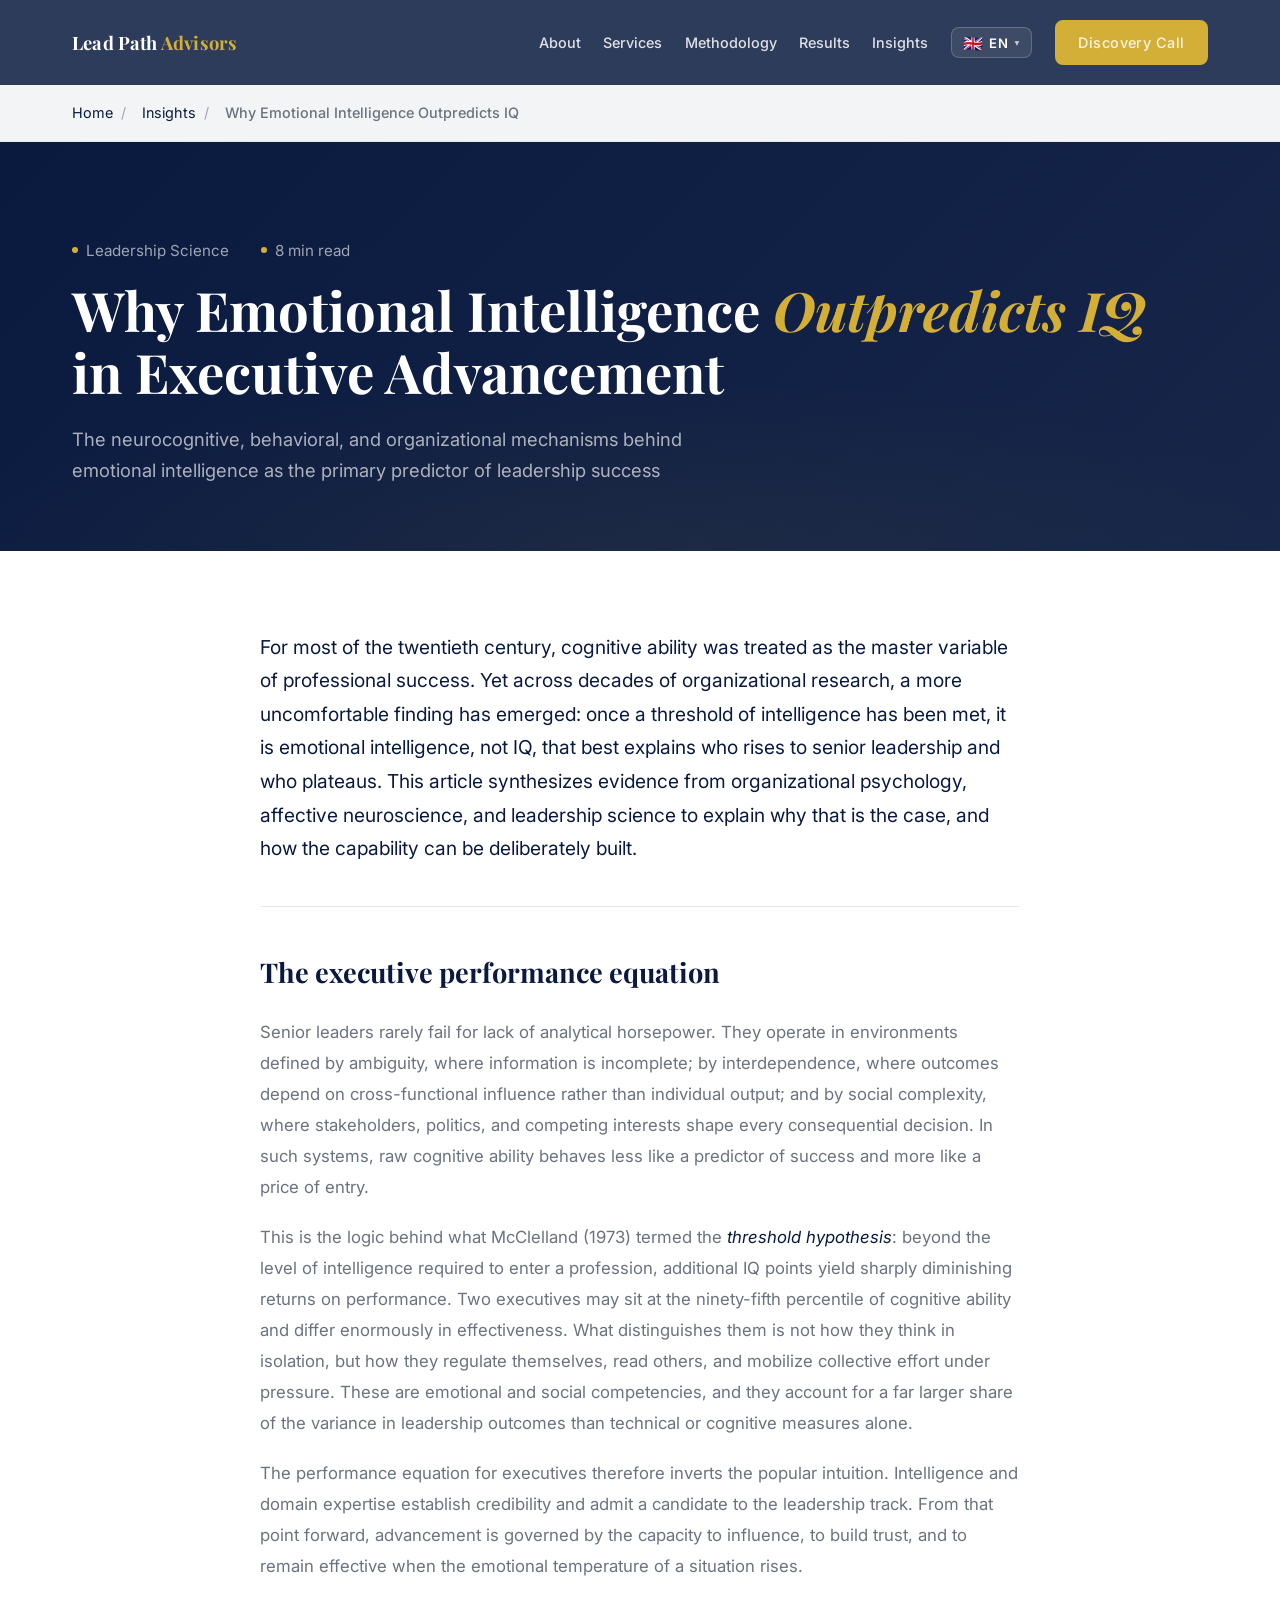
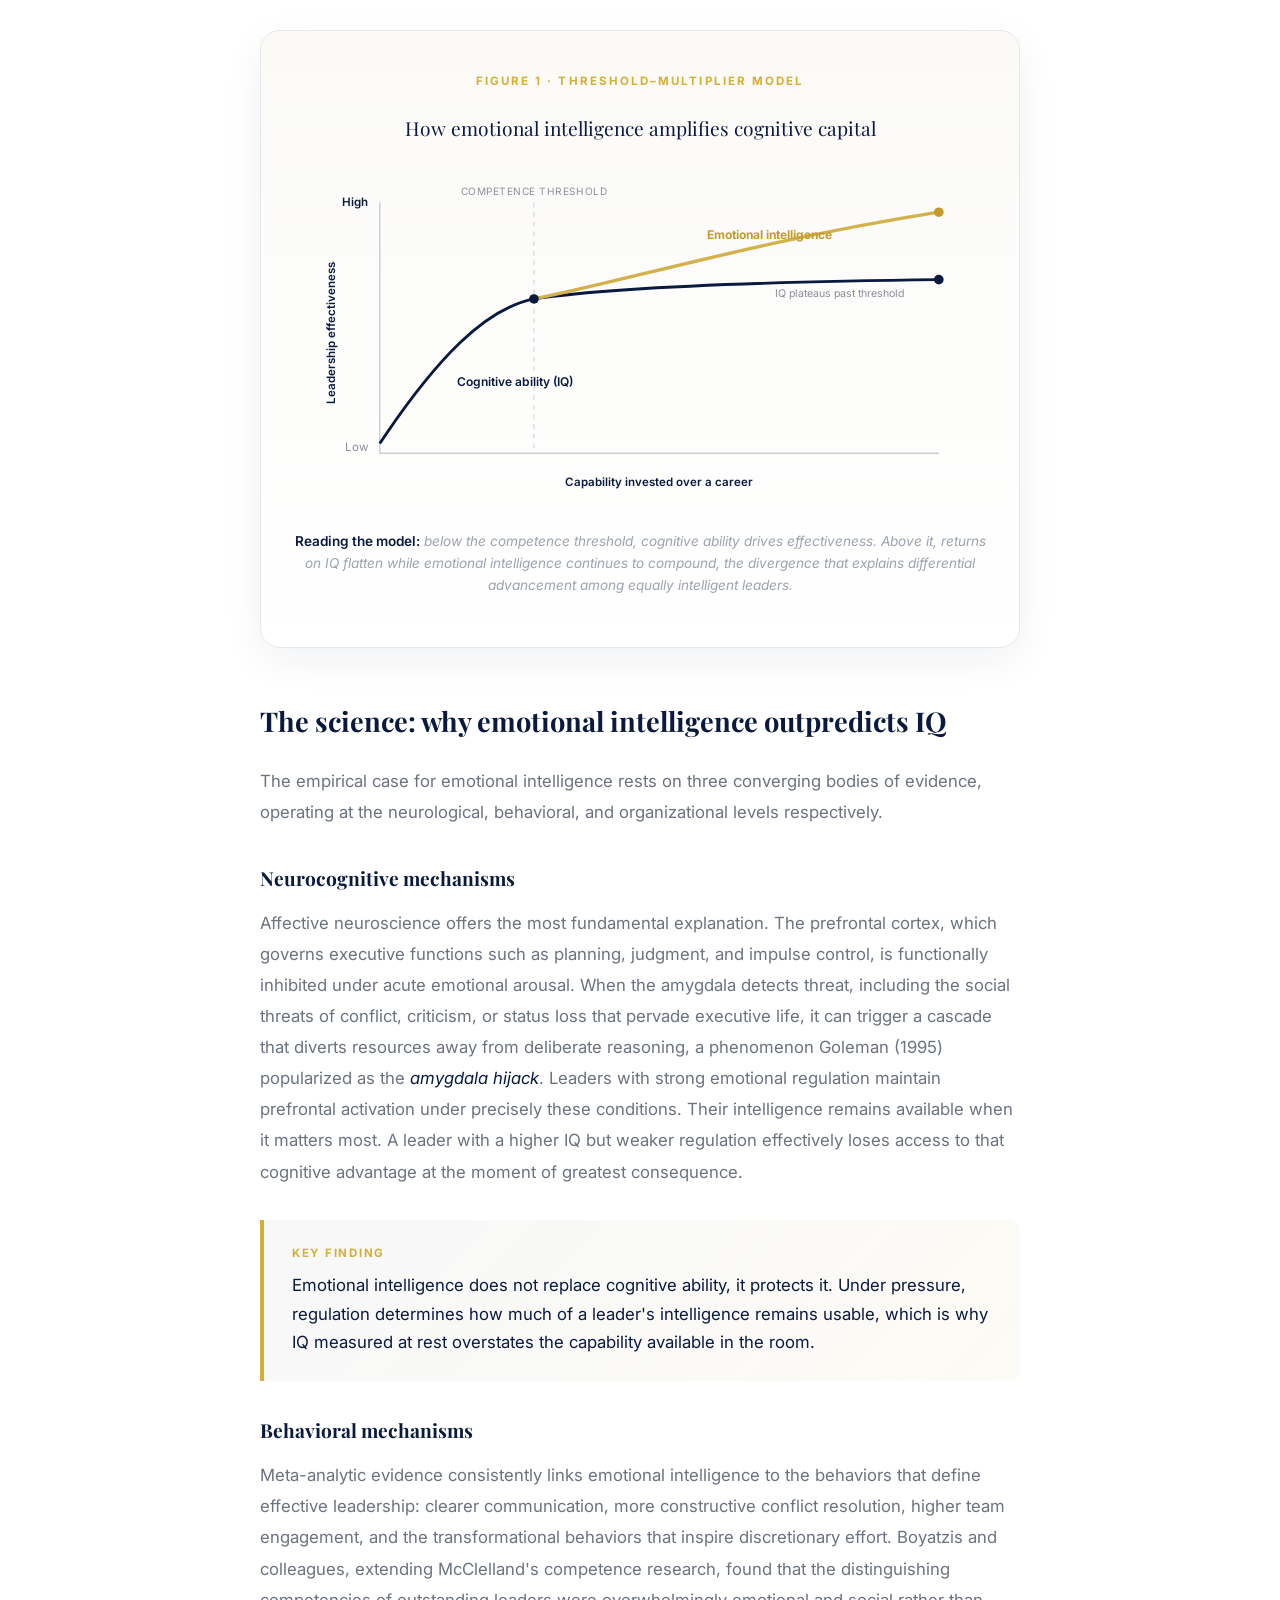
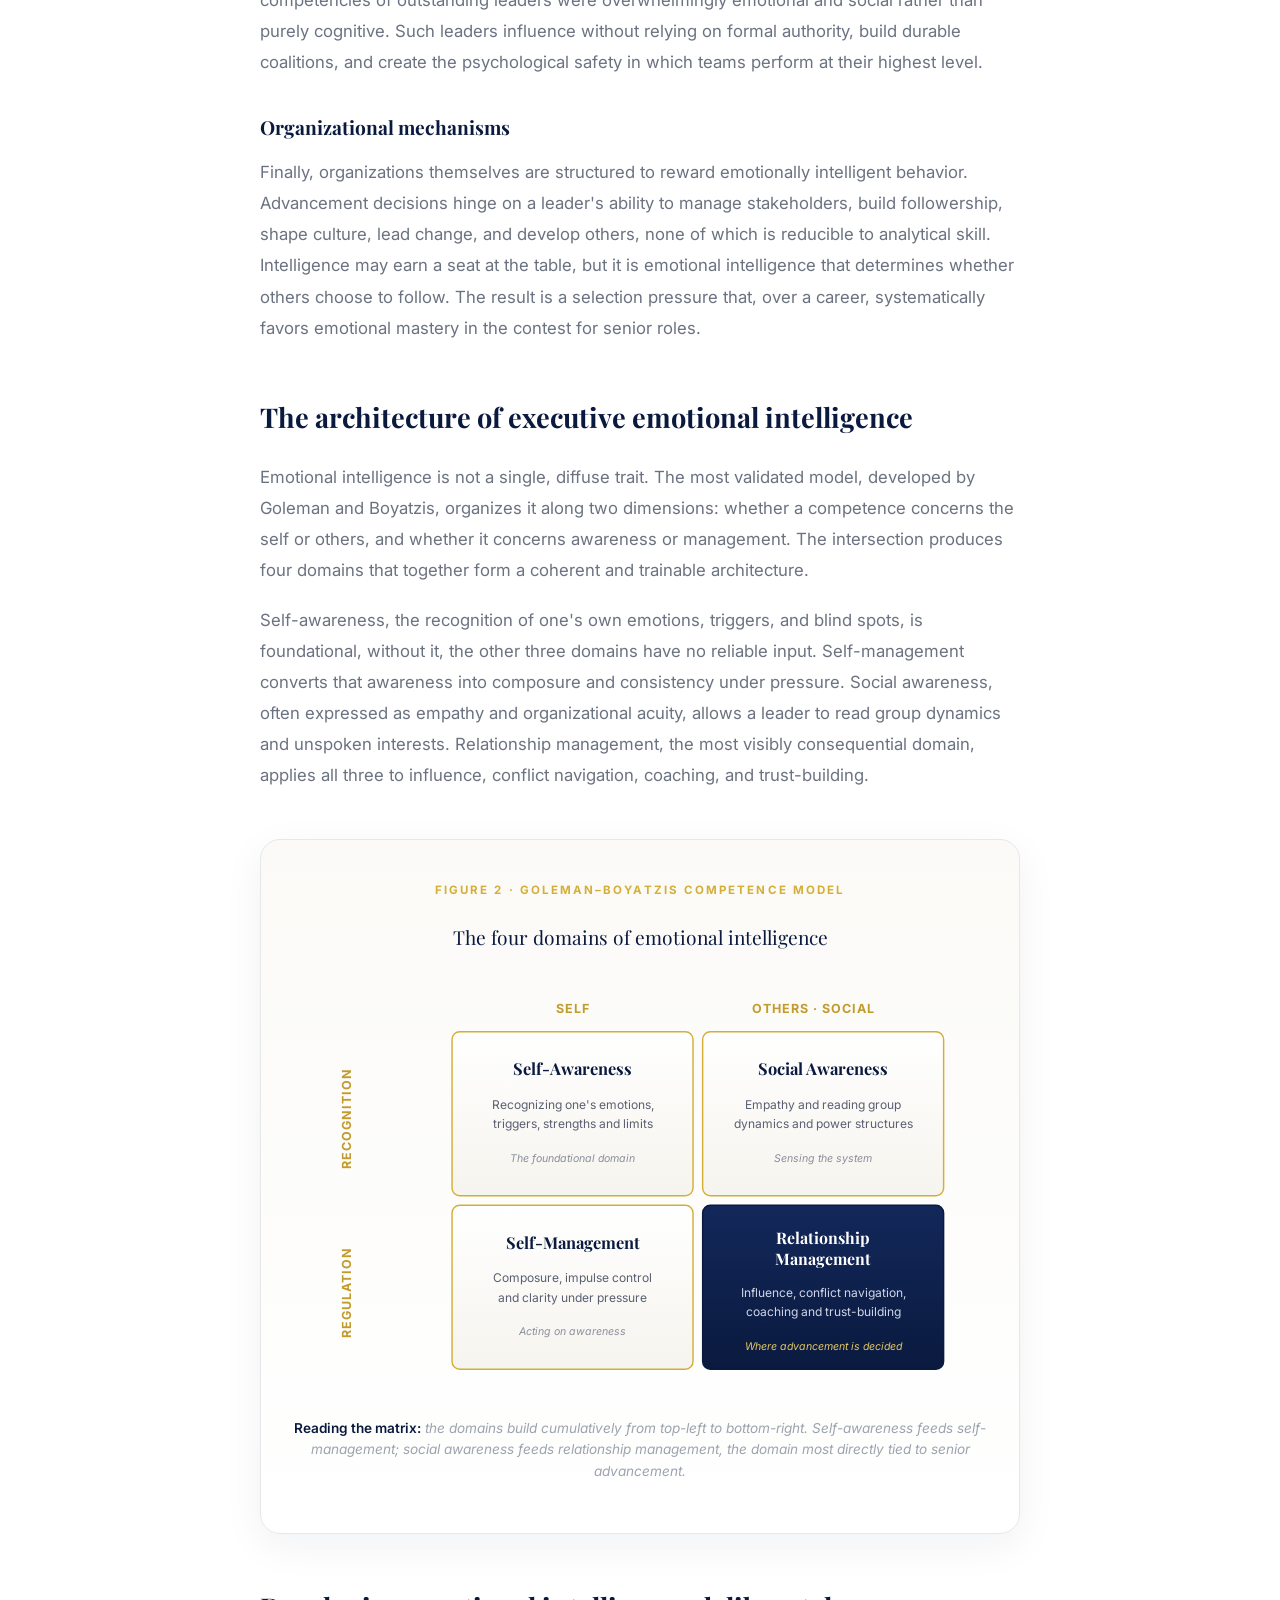
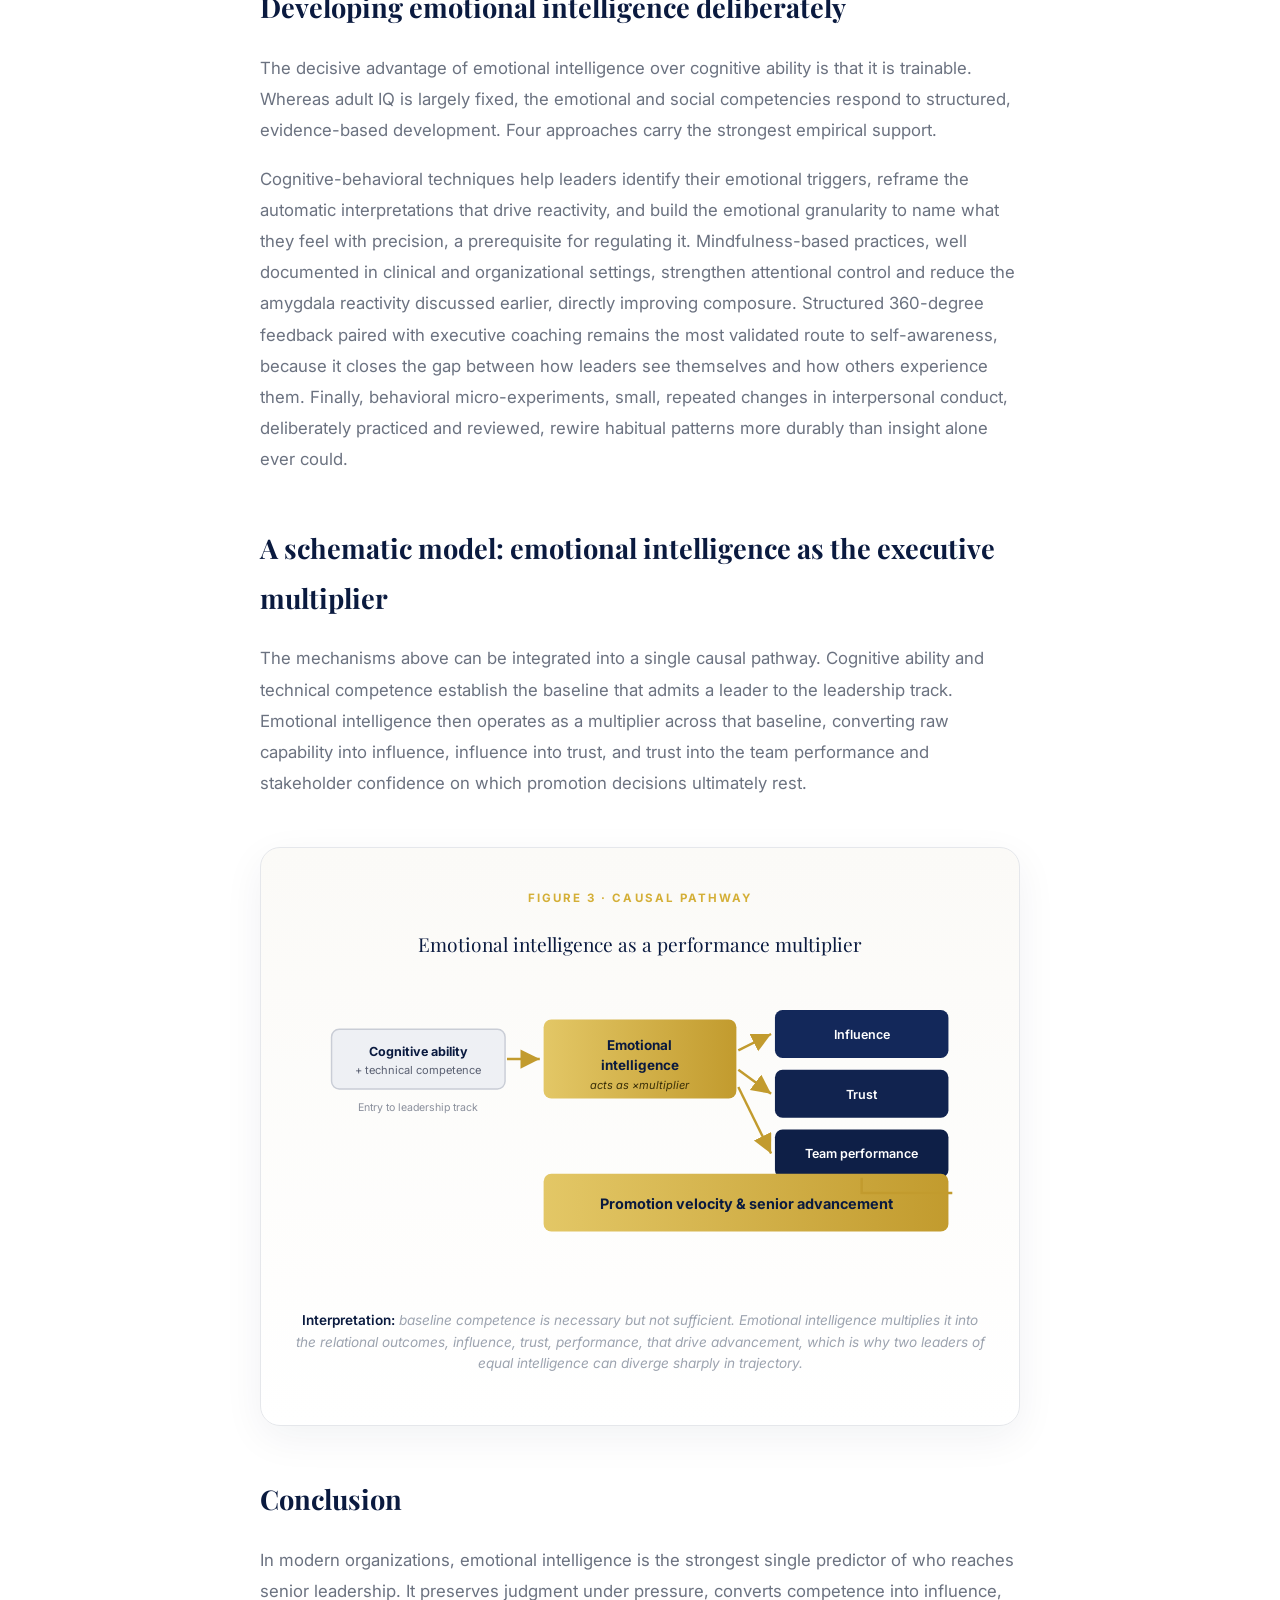
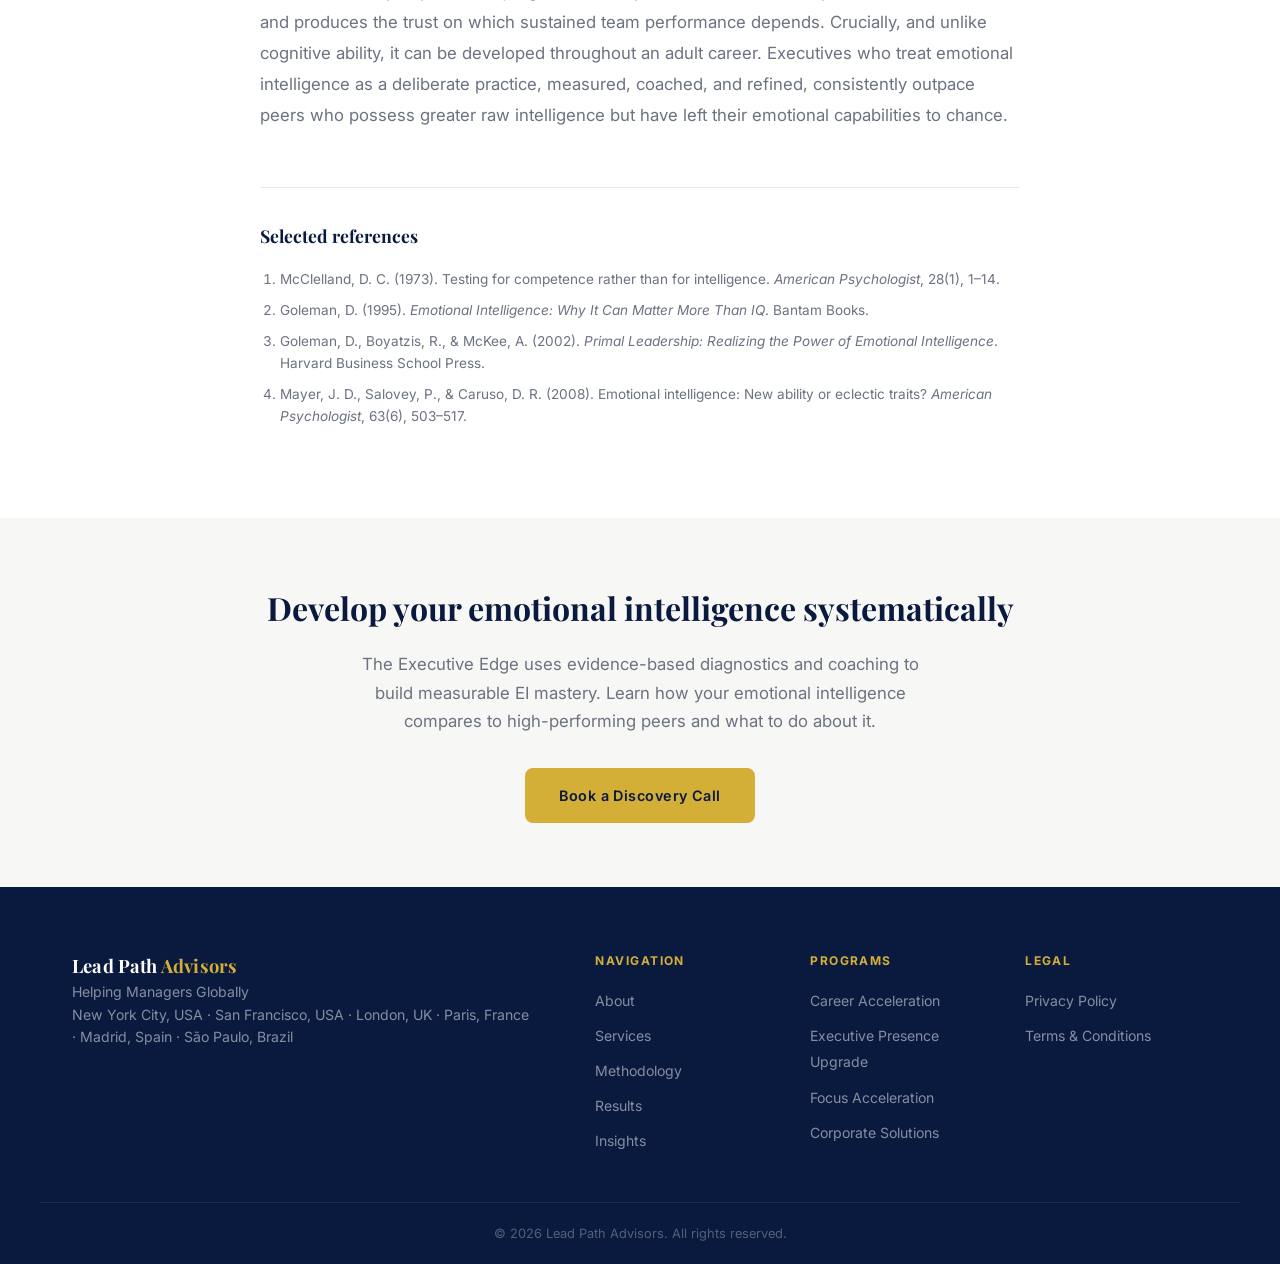
==== article1.html @ 4f64cd5d "Update copyright year from 2025 to 2026 - Change copyright text to © 2026 Lead Path Advisors - Appli" ====
<!DOCTYPE html>
<html lang="en">
<head>
  <meta charset="UTF-8" />
  <meta name="viewport" content="width=device-width, initial-scale=1.0" />
  <title>Why Emotional Intelligence Outpredicts IQ in Executive Leadership | Career Advancement Guide</title>
  <meta name="description" content="Discover why emotional intelligence outpredicts IQ in executive advancement. Explore the neurocognitive mechanisms, behavioral evidence, and organizational factors that drive leadership success and career acceleration." />
  <meta name="robots" content="index, follow" />
  <link rel="canonical" href="https://leadpathadvisors.com/article1.html" />

  <!-- hreflang for multi-language SEO -->
  <link rel="alternate" hreflang="en" href="https://leadpathadvisors.com/article1.html" />
  <link rel="alternate" hreflang="pt" href="https://leadpathadvisors.com/article1.html?lang=pt" />
  <link rel="alternate" hreflang="es" href="https://leadpathadvisors.com/article1.html?lang=es" />
  <link rel="alternate" hreflang="fr" href="https://leadpathadvisors.com/article1.html?lang=fr" />
  <link rel="alternate" hreflang="x-default" href="https://leadpathadvisors.com/article1.html" />

  <!-- Open Graph -->
  <meta property="og:type"        content="article" />
  <meta property="og:url"         content="https://leadpathadvisors.com/article1.html" />
  <meta property="og:title"       content="Why Emotional Intelligence Outpredicts IQ | The Executive Edge" />
  <meta property="og:description" content="Discover why emotional intelligence outpredicts IQ in executive advancement. Learn the science-backed mechanisms and develop your EI deliberately." />
  <meta property="og:image"       content="https://leadpathadvisors.com/og-image.jpg" />
  <meta property="og:locale"      content="en_GB" />

  <!-- Twitter Card -->
  <meta name="twitter:card"        content="summary_large_image" />
  <meta name="twitter:title"       content="Why Emotional Intelligence Outpredicts IQ | The Executive Edge" />
  <meta name="twitter:description" content="The neurocognitive science of emotional intelligence and its role in executive advancement and leadership success." />
  <meta name="twitter:image"       content="https://leadpathadvisors.com/og-image.jpg" />
  <link rel="preconnect" href="https://fonts.googleapis.com" />
  <link rel="preconnect" href="https://fonts.gstatic.com" crossorigin />
  <link href="https://fonts.googleapis.com/css2?family=Playfair+Display:wght@400;600;700&family=Inter:wght@300;400;500;600&display=swap" rel="stylesheet" />
  <link rel="stylesheet" href="styles.css" />
  <style>
    .article-hero { background: linear-gradient(135deg, var(--navy) 0%, rgba(10,26,63,.95) 100%); padding: 6rem 0 4rem; position: relative; overflow: hidden; }
    .article-hero::before { content: ''; position: absolute; inset: 0; background: radial-gradient(ellipse 80% 60% at 50% 100%, rgba(212,175,55,.06) 0%, transparent 70%); pointer-events: none; }
    .article-hero-content { position: relative; z-index: 1; }
    .article-hero h1 { font-family: var(--font-serif); font-size: clamp(2rem, 5vw, 3.4rem); color: var(--white); line-height: 1.15; margin-bottom: 1.25rem; }
    .article-hero h1 em { color: var(--gold); font-style: italic; }
    .article-meta { display: flex; gap: 2rem; flex-wrap: wrap; color: rgba(255,255,255,.6); font-size: .95rem; margin-bottom: 1rem; }
    .article-meta-item { display: flex; align-items: center; gap: .5rem; }
    .article-meta-dot { width: 6px; height: 6px; border-radius: 50%; background: var(--gold); }
    .article-subtitle { font-size: 1.15rem; color: rgba(255,255,255,.65); max-width: 680px; line-height: 1.7; }

    .article-content { background: var(--white); padding: 5rem 0; }
    .article-body { max-width: 760px; margin: 0 auto; font-size: 1.05rem; line-height: 1.85; color: var(--gray4); }
    .article-lead { font-size: 1.2rem; line-height: 1.75; color: var(--navy); font-weight: 400; margin-bottom: 2.5rem; padding-bottom: 2.5rem; border-bottom: 1px solid var(--gray2); }
    .article-section { margin-bottom: 3rem; }
    .article-section h2 { font-family: var(--font-serif); font-size: 1.7rem; color: var(--navy); margin-bottom: 1.25rem; }
    .article-section h2 .sec-num { color: var(--gold); font-size: 1.1rem; display: block; letter-spacing: .15em; margin-bottom: .35rem; font-family: var(--font-sans, 'Inter'); font-weight: 600; }
    .article-section h3 { font-family: var(--font-serif); font-size: 1.2rem; color: var(--navy); margin: 2rem 0 .75rem; }
    .article-section p { margin-bottom: 1.15rem; }
    .article-section strong { color: var(--navy); font-weight: 600; }
    .article-section em.term { font-style: italic; color: var(--navy); }

    .key-finding { background: linear-gradient(135deg, rgba(10,26,63,.03), rgba(212,175,55,.05)); border-left: 4px solid var(--gold); border-radius: 0 var(--r-md) var(--r-md) 0; padding: 1.5rem 1.75rem; margin: 2rem 0; }
    .key-finding .kf-label { font-size: .72rem; letter-spacing: .15em; text-transform: uppercase; color: var(--gold); font-weight: 700; margin-bottom: .5rem; }
    .key-finding p { margin: 0; color: var(--navy); font-size: 1.05rem; line-height: 1.7; }

    .figure { margin: 3rem 0; }
    .figure-frame { background: linear-gradient(180deg, #fbfaf7 0%, #ffffff 100%); border: 1px solid var(--gray2); border-radius: var(--r-lg); padding: 2.5rem 2rem 2rem; box-shadow: 0 12px 40px rgba(10,26,63,.06); }
    .figure-eyebrow { font-size: .72rem; letter-spacing: .18em; text-transform: uppercase; color: var(--gold); font-weight: 700; text-align: center; margin-bottom: .35rem; }
    .figure-title { font-family: var(--font-serif); font-size: 1.2rem; color: var(--navy); text-align: center; margin-bottom: 1.75rem; }
    .figure svg { width: 100%; height: auto; display: block; }
    .figure-caption { font-size: .85rem; color: var(--gray3, #8a8f9c); line-height: 1.6; margin-top: 1.25rem; text-align: center; font-style: italic; }
    .figure-caption strong { color: var(--navy); font-style: normal; }

    .references { margin-top: 3.5rem; padding-top: 2rem; border-top: 1px solid var(--gray2); }
    .references h3 { font-family: var(--font-serif); font-size: 1.1rem; color: var(--navy); margin-bottom: 1rem; }
    .references ol { margin: 0; padding-left: 1.25rem; }
    .references li { font-size: .85rem; color: var(--gray4); line-height: 1.6; margin-bottom: .6rem; }

    .article-cta { background: var(--off); padding: 4rem 0; text-align: center; }
    .article-cta h2 { font-family: var(--font-serif); font-size: 2rem; color: var(--navy); margin-bottom: 1rem; }
    .article-cta p { font-size: 1.05rem; color: var(--gray4); max-width: 560px; margin: 0 auto 2rem; line-height: 1.7; }

    @media (max-width: 768px) {
      .article-hero { padding: 4rem 0 3rem; }
      .article-content { padding: 3rem 0; }
      .figure-frame { padding: 1.5rem 1rem 1.25rem; }
    }
  </style>

  <!-- Schema: Article -->
  <script type="application/ld+json">
  {
    "@context": "https://schema.org",
    "@type": "Article",
    "headline": "Why Emotional Intelligence Outpredicts IQ in Executive Advancement",
    "description": "Discover why emotional intelligence outpredicts IQ in executive advancement. Explore the neurocognitive mechanisms, behavioral evidence, and organizational factors.",
    "image": "https://leadpathadvisors.com/og-image.jpg",
    "author": {
      "@type": "Organization",
      "name": "The Executive Edge"
    },
    "publisher": {
      "@type": "Organization",
      "name": "The Executive Edge",
      "logo": {
        "@type": "ImageObject",
        "url": "https://leadpathadvisors.com/logo.png"
      }
    },
    "datePublished": "2024-01-15",
    "dateModified": "2026-06-13"
  }
  </script>

  <!-- Schema: BreadcrumbList -->
  <script type="application/ld+json">
  {
    "@context": "https://schema.org",
    "@type": "BreadcrumbList",
    "itemListElement": [
      {
        "@type": "ListItem",
        "position": 1,
        "name": "Home",
        "item": "https://leadpathadvisors.com/"
      },
      {
        "@type": "ListItem",
        "position": 2,
        "name": "Insights",
        "item": "https://leadpathadvisors.com/insights.html"
      },
      {
        "@type": "ListItem",
        "position": 3,
        "name": "Why Emotional Intelligence Outpredicts IQ",
        "item": "https://leadpathadvisors.com/article1.html"
      }
    ]
  }
  </script>

  <!-- Google tag (gtag.js) -->
  <script async src="https://www.googletagmanager.com/gtag/js?id=G-L2P59XQEXJ"></script>
  <script>
    window.dataLayer = window.dataLayer || [];
    function gtag(){dataLayer.push(arguments);}
    gtag('js', new Date());

    gtag('config', 'G-L2P59XQEXJ');
  </script>
</head>
<body>

  <!-- NAV -->
  <nav id="navbar">
    <div class="nav-inner">
      <a href="index.html" class="logo">Lead Path<span> Advisors</span></a>
      <ul class="nav-links">
        <li><a href="index.html#about"        data-i18n="nav_about">About</a></li>
        <li><a href="index.html#services"     data-i18n="nav_services">Services</a></li>
        <li><a href="index.html#science"      data-i18n="nav_methodology">Methodology</a></li>
        <li><a href="index.html#testimonials" data-i18n="nav_results">Results</a></li>
        <li><a href="insights.html" data-i18n="nav_insights">Insights</a></li>
        <li>
          <div class="lang-switcher" id="langSwitcher">
            <button class="lang-btn" id="langToggle" aria-haspopup="true" aria-expanded="false">
              <span class="lang-flag" id="langFlag">🇬🇧</span>
              <span class="lang-code" id="langCode">EN</span>
              <span class="lang-caret">▾</span>
            </button>
            <ul class="lang-dropdown" id="langDropdown" role="menu">
              <li><button data-lang="en" role="menuitem"><span>🇬🇧</span> English</button></li>
              <li><button data-lang="pt" role="menuitem"><span>🇵🇹</span> Português</button></li>
              <li><button data-lang="es" role="menuitem"><span>🇪🇸</span> Español</button></li>
              <li><button data-lang="fr" role="menuitem"><span>🇫🇷</span> Français</button></li>
            </ul>
          </div>
        </li>
        <li><a href="index.html#contact" class="btn-nav" data-i18n="nav_cta">Discovery Call</a></li>
      </ul>
      <button class="hamburger" id="hamburger" aria-label="Menu">
        <span></span><span></span><span></span>
      </button>
    </div>
  </nav>

  <!-- BREADCRUMB NAVIGATION -->
  <nav class="breadcrumb-nav" aria-label="Breadcrumb">
    <div class="container">
      <ol class="breadcrumb-list">
        <li><a href="index.html">Home</a></li>
        <li><a href="insights.html">Insights</a></li>
        <li aria-current="page">Why Emotional Intelligence Outpredicts IQ</li>
      </ol>
    </div>
  </nav>

  <!-- HERO -->
  <section class="article-hero">
    <div class="container">
      <div class="article-hero-content">
        <div class="article-meta">
          <div class="article-meta-item"><span class="article-meta-dot"></span>Leadership Science</div>
          <div class="article-meta-item"><span class="article-meta-dot"></span>8 min read</div>
        </div>
        <h1>Why Emotional Intelligence <em>Outpredicts IQ</em> in Executive Advancement</h1>
        <p class="article-subtitle">The neurocognitive, behavioral, and organizational mechanisms behind emotional intelligence as the primary predictor of leadership success</p>
      </div>
    </div>
  </section>

  <!-- CONTENT -->
  <section class="article-content">
    <div class="container">
      <article class="article-body">

        <p class="article-lead">For most of the twentieth century, cognitive ability was treated as the master variable of professional success. Yet across decades of organizational research, a more uncomfortable finding has emerged: once a threshold of intelligence has been met, it is emotional intelligence, not IQ, that best explains who rises to senior leadership and who plateaus. This article synthesizes evidence from organizational psychology, affective neuroscience, and leadership science to explain why that is the case, and how the capability can be deliberately built.</p>

        <div class="article-section">
          <h2>The executive performance equation</h2>
          <p>Senior leaders rarely fail for lack of analytical horsepower. They operate in environments defined by ambiguity, where information is incomplete; by interdependence, where outcomes depend on cross-functional influence rather than individual output; and by social complexity, where stakeholders, politics, and competing interests shape every consequential decision. In such systems, raw cognitive ability behaves less like a predictor of success and more like a price of entry.</p>
          <p>This is the logic behind what McClelland (1973) termed the <em class="term">threshold hypothesis</em>: beyond the level of intelligence required to enter a profession, additional IQ points yield sharply diminishing returns on performance. Two executives may sit at the ninety-fifth percentile of cognitive ability and differ enormously in effectiveness. What distinguishes them is not how they think in isolation, but how they regulate themselves, read others, and mobilize collective effort under pressure. These are emotional and social competencies, and they account for a far larger share of the variance in leadership outcomes than technical or cognitive measures alone.</p>
          <p>The performance equation for executives therefore inverts the popular intuition. Intelligence and domain expertise establish credibility and admit a candidate to the leadership track. From that point forward, advancement is governed by the capacity to influence, to build trust, and to remain effective when the emotional temperature of a situation rises.</p>

          <div class="figure">
            <div class="figure-frame">
              <p class="figure-eyebrow">Figure 1 · Threshold–Multiplier Model</p>
              <p class="figure-title">How emotional intelligence amplifies cognitive capital</p>
              <svg viewBox="0 0 720 360" xmlns="http://www.w3.org/2000/svg" role="img" aria-label="Threshold and multiplier model of executive performance">
                <defs>
                  <linearGradient id="a1f1Gold" x1="0" y1="0" x2="1" y2="1">
                    <stop offset="0%" stop-color="#E3C766"/><stop offset="100%" stop-color="#C29B2E"/>
                  </linearGradient>
                  <linearGradient id="a1f1Navy" x1="0" y1="0" x2="0" y2="1">
                    <stop offset="0%" stop-color="#13285A"/><stop offset="100%" stop-color="#0A1A3F"/>
                  </linearGradient>
                </defs>
                <!-- axes -->
                <line x1="90" y1="40" x2="90" y2="300" stroke="#C9CDD6" stroke-width="1.5"/>
                <line x1="90" y1="300" x2="670" y2="300" stroke="#C9CDD6" stroke-width="1.5"/>
                <text x="78" y="44" text-anchor="end" fill="#0A1A3F" font-size="12" font-weight="600">High</text>
                <text x="78" y="298" text-anchor="end" fill="#8a8f9c" font-size="12">Low</text>
                <text x="44" y="175" text-anchor="middle" fill="#0A1A3F" font-size="12" font-weight="600" transform="rotate(-90 44 175)">Leadership effectiveness</text>
                <text x="380" y="334" text-anchor="middle" fill="#0A1A3F" font-size="12" font-weight="600">Capability invested over a career</text>
                <!-- threshold zone -->
                <line x1="250" y1="40" x2="250" y2="300" stroke="#C9CDD6" stroke-width="1" stroke-dasharray="5 5"/>
                <text x="250" y="32" text-anchor="middle" fill="#8a8f9c" font-size="10.5" letter-spacing=".05em">COMPETENCE THRESHOLD</text>
                <!-- IQ curve: rises then flattens -->
                <path d="M90 290 C 150 200, 200 150, 250 140 C 330 128, 500 122, 670 120" fill="none" stroke="#0A1A3F" stroke-width="3"/>
                <!-- EI curve: keeps climbing after threshold -->
                <path d="M250 140 C 350 120, 480 80, 670 50" fill="none" stroke="url(#a1f1Gold)" stroke-width="3.5"/>
                <circle cx="250" cy="140" r="5" fill="#0A1A3F"/>
                <circle cx="670" cy="50" r="5" fill="#C29B2E"/>
                <circle cx="670" cy="120" r="5" fill="#0A1A3F"/>
                <!-- labels -->
                <text x="170" y="230" fill="#0A1A3F" font-size="12.5" font-weight="600">Cognitive ability (IQ)</text>
                <text x="430" y="78" fill="#C29B2E" font-size="12.5" font-weight="700">Emotional intelligence</text>
                <text x="500" y="138" fill="#8a8f9c" font-size="11">IQ plateaus past threshold</text>
              </svg>
              <p class="figure-caption"><strong>Reading the model:</strong> below the competence threshold, cognitive ability drives effectiveness. Above it, returns on IQ flatten while emotional intelligence continues to compound, the divergence that explains differential advancement among equally intelligent leaders.</p>
            </div>
          </div>
        </div>

        <div class="article-section">
          <h2>The science: why emotional intelligence outpredicts IQ</h2>
          <p>The empirical case for emotional intelligence rests on three converging bodies of evidence, operating at the neurological, behavioral, and organizational levels respectively.</p>

          <h3>Neurocognitive mechanisms</h3>
          <p>Affective neuroscience offers the most fundamental explanation. The prefrontal cortex, which governs executive functions such as planning, judgment, and impulse control, is functionally inhibited under acute emotional arousal. When the amygdala detects threat, including the social threats of conflict, criticism, or status loss that pervade executive life, it can trigger a cascade that diverts resources away from deliberate reasoning, a phenomenon Goleman (1995) popularized as the <em class="term">amygdala hijack</em>. Leaders with strong emotional regulation maintain prefrontal activation under precisely these conditions. Their intelligence remains available when it matters most. A leader with a higher IQ but weaker regulation effectively loses access to that cognitive advantage at the moment of greatest consequence.</p>

          <div class="key-finding">
            <p class="kf-label">Key finding</p>
            <p>Emotional intelligence does not replace cognitive ability, it protects it. Under pressure, regulation determines how much of a leader's intelligence remains usable, which is why IQ measured at rest overstates the capability available in the room.</p>
          </div>

          <h3>Behavioral mechanisms</h3>
          <p>Meta-analytic evidence consistently links emotional intelligence to the behaviors that define effective leadership: clearer communication, more constructive conflict resolution, higher team engagement, and the transformational behaviors that inspire discretionary effort. Boyatzis and colleagues, extending McClelland's competence research, found that the distinguishing competencies of outstanding leaders were overwhelmingly emotional and social rather than purely cognitive. Such leaders influence without relying on formal authority, build durable coalitions, and create the psychological safety in which teams perform at their highest level.</p>

          <h3>Organizational mechanisms</h3>
          <p>Finally, organizations themselves are structured to reward emotionally intelligent behavior. Advancement decisions hinge on a leader's ability to manage stakeholders, build followership, shape culture, lead change, and develop others, none of which is reducible to analytical skill. Intelligence may earn a seat at the table, but it is emotional intelligence that determines whether others choose to follow. The result is a selection pressure that, over a career, systematically favors emotional mastery in the contest for senior roles.</p>
        </div>

        <div class="article-section">
          <h2>The architecture of executive emotional intelligence</h2>
          <p>Emotional intelligence is not a single, diffuse trait. The most validated model, developed by Goleman and Boyatzis, organizes it along two dimensions: whether a competence concerns the self or others, and whether it concerns awareness or management. The intersection produces four domains that together form a coherent and trainable architecture.</p>
          <p>Self-awareness, the recognition of one's own emotions, triggers, and blind spots, is foundational, without it, the other three domains have no reliable input. Self-management converts that awareness into composure and consistency under pressure. Social awareness, often expressed as empathy and organizational acuity, allows a leader to read group dynamics and unspoken interests. Relationship management, the most visibly consequential domain, applies all three to influence, conflict navigation, coaching, and trust-building.</p>

          <div class="figure">
            <div class="figure-frame">
              <p class="figure-eyebrow">Figure 2 · Goleman–Boyatzis Competence Model</p>
              <p class="figure-title">The four domains of emotional intelligence</p>
              <svg viewBox="0 0 720 440" xmlns="http://www.w3.org/2000/svg" role="img" aria-label="Two-by-two matrix of emotional intelligence domains">
                <defs>
                  <linearGradient id="a1f2Cell" x1="0" y1="0" x2="0" y2="1">
                    <stop offset="0%" stop-color="#ffffff"/><stop offset="100%" stop-color="#f6f4ee"/>
                  </linearGradient>
                </defs>
                <!-- column headers -->
                <text x="290" y="40" text-anchor="middle" fill="#C29B2E" font-size="13" font-weight="700" letter-spacing=".08em">SELF</text>
                <text x="540" y="40" text-anchor="middle" fill="#C29B2E" font-size="13" font-weight="700" letter-spacing=".08em">OTHERS · SOCIAL</text>
                <!-- row headers -->
                <text x="60" y="150" text-anchor="middle" fill="#C29B2E" font-size="13" font-weight="700" letter-spacing=".08em" transform="rotate(-90 60 150)">RECOGNITION</text>
                <text x="60" y="330" text-anchor="middle" fill="#C29B2E" font-size="13" font-weight="700" letter-spacing=".08em" transform="rotate(-90 60 330)">REGULATION</text>
                <!-- cells -->
                <g>
                  <rect x="165" y="60" width="250" height="170" rx="8" fill="url(#a1f2Cell)" stroke="#D4AF37" stroke-width="1.5"/>
                  <text x="290" y="105" text-anchor="middle" fill="#0A1A3F" font-size="17" font-weight="700" font-family="'Playfair Display', serif">Self-Awareness</text>
                  <text x="290" y="140" text-anchor="middle" fill="#5a6072" font-size="12.5">Recognizing one's emotions,</text>
                  <text x="290" y="160" text-anchor="middle" fill="#5a6072" font-size="12.5">triggers, strengths and limits</text>
                  <text x="290" y="195" text-anchor="middle" fill="#8a8f9c" font-size="11" font-style="italic">The foundational domain</text>
                </g>
                <g>
                  <rect x="425" y="60" width="250" height="170" rx="8" fill="url(#a1f2Cell)" stroke="#D4AF37" stroke-width="1.5"/>
                  <text x="550" y="105" text-anchor="middle" fill="#0A1A3F" font-size="17" font-weight="700" font-family="'Playfair Display', serif">Social Awareness</text>
                  <text x="550" y="140" text-anchor="middle" fill="#5a6072" font-size="12.5">Empathy and reading group</text>
                  <text x="550" y="160" text-anchor="middle" fill="#5a6072" font-size="12.5">dynamics and power structures</text>
                  <text x="550" y="195" text-anchor="middle" fill="#8a8f9c" font-size="11" font-style="italic">Sensing the system</text>
                </g>
                <g>
                  <rect x="165" y="240" width="250" height="170" rx="8" fill="url(#a1f2Cell)" stroke="#D4AF37" stroke-width="1.5"/>
                  <text x="290" y="285" text-anchor="middle" fill="#0A1A3F" font-size="17" font-weight="700" font-family="'Playfair Display', serif">Self-Management</text>
                  <text x="290" y="320" text-anchor="middle" fill="#5a6072" font-size="12.5">Composure, impulse control</text>
                  <text x="290" y="340" text-anchor="middle" fill="#5a6072" font-size="12.5">and clarity under pressure</text>
                  <text x="290" y="375" text-anchor="middle" fill="#8a8f9c" font-size="11" font-style="italic">Acting on awareness</text>
                </g>
                <g>
                  <rect x="425" y="240" width="250" height="170" rx="8" fill="url(#a1f2Navy)" stroke="#0A1A3F" stroke-width="1.5"/>
                  <text x="550" y="280" text-anchor="middle" fill="#ffffff" font-size="16.5" font-weight="700" font-family="'Playfair Display', serif">Relationship</text>
                  <text x="550" y="302" text-anchor="middle" fill="#ffffff" font-size="16.5" font-weight="700" font-family="'Playfair Display', serif">Management</text>
                  <text x="550" y="335" text-anchor="middle" fill="#cfd6e6" font-size="12.5">Influence, conflict navigation,</text>
                  <text x="550" y="355" text-anchor="middle" fill="#cfd6e6" font-size="12.5">coaching and trust-building</text>
                  <text x="550" y="390" text-anchor="middle" fill="#E3C766" font-size="11" font-style="italic">Where advancement is decided</text>
                </g>
                <linearGradient id="a1f2Navy" x1="0" y1="0" x2="0" y2="1"><stop offset="0%" stop-color="#13285A"/><stop offset="100%" stop-color="#0A1A3F"/></linearGradient>
              </svg>
              <p class="figure-caption"><strong>Reading the matrix:</strong> the domains build cumulatively from top-left to bottom-right. Self-awareness feeds self-management; social awareness feeds relationship management, the domain most directly tied to senior advancement.</p>
            </div>
          </div>
        </div>

        <div class="article-section">
          <h2>Developing emotional intelligence deliberately</h2>
          <p>The decisive advantage of emotional intelligence over cognitive ability is that it is trainable. Whereas adult IQ is largely fixed, the emotional and social competencies respond to structured, evidence-based development. Four approaches carry the strongest empirical support.</p>
          <p>Cognitive-behavioral techniques help leaders identify their emotional triggers, reframe the automatic interpretations that drive reactivity, and build the emotional granularity to name what they feel with precision, a prerequisite for regulating it. Mindfulness-based practices, well documented in clinical and organizational settings, strengthen attentional control and reduce the amygdala reactivity discussed earlier, directly improving composure. Structured 360-degree feedback paired with executive coaching remains the most validated route to self-awareness, because it closes the gap between how leaders see themselves and how others experience them. Finally, behavioral micro-experiments, small, repeated changes in interpersonal conduct, deliberately practiced and reviewed, rewire habitual patterns more durably than insight alone ever could.</p>
        </div>

        <div class="article-section">
          <h2>A schematic model: emotional intelligence as the executive multiplier</h2>
          <p>The mechanisms above can be integrated into a single causal pathway. Cognitive ability and technical competence establish the baseline that admits a leader to the leadership track. Emotional intelligence then operates as a multiplier across that baseline, converting raw capability into influence, influence into trust, and trust into the team performance and stakeholder confidence on which promotion decisions ultimately rest.</p>

          <div class="figure">
            <div class="figure-frame">
              <p class="figure-eyebrow">Figure 3 · Causal Pathway</p>
              <p class="figure-title">Emotional intelligence as a performance multiplier</p>
              <svg viewBox="0 0 720 320" xmlns="http://www.w3.org/2000/svg" role="img" aria-label="Causal pathway from baseline competence through emotional intelligence to advancement">
                <defs>
                  <linearGradient id="a1f3Gold" x1="0" y1="0" x2="1" y2="0"><stop offset="0%" stop-color="#E3C766"/><stop offset="100%" stop-color="#C29B2E"/></linearGradient>
                  <marker id="a1arrow" markerWidth="12" markerHeight="12" refX="8" refY="4" orient="auto"><path d="M0 0 L8 4 L0 8 Z" fill="#C29B2E"/></marker>
                </defs>
                <!-- baseline track -->
                <rect x="40" y="50" width="180" height="62" rx="8" fill="#eef0f4" stroke="#C9CDD6" stroke-width="1.5"/>
                <text x="130" y="78" text-anchor="middle" fill="#0A1A3F" font-size="13" font-weight="700">Cognitive ability</text>
                <text x="130" y="97" text-anchor="middle" fill="#5a6072" font-size="11.5">+ technical competence</text>
                <text x="130" y="135" text-anchor="middle" fill="#8a8f9c" font-size="11">Entry to leadership track</text>

                <!-- multiplier band -->
                <rect x="260" y="40" width="200" height="82" rx="8" fill="url(#a1f3Gold)"/>
                <text x="360" y="72" text-anchor="middle" fill="#0A1A3F" font-size="14" font-weight="700">Emotional</text>
                <text x="360" y="92" text-anchor="middle" fill="#0A1A3F" font-size="14" font-weight="700">intelligence</text>
                <text x="360" y="112" text-anchor="middle" fill="#3a2f08" font-size="11.5" font-style="italic">acts as ×multiplier</text>

                <!-- outcomes chain -->
                <rect x="500" y="30" width="180" height="50" rx="8" fill="#13285A"/>
                <text x="590" y="60" text-anchor="middle" fill="#fff" font-size="13" font-weight="600">Influence</text>
                <rect x="500" y="92" width="180" height="50" rx="8" fill="#11234f"/>
                <text x="590" y="122" text-anchor="middle" fill="#fff" font-size="13" font-weight="600">Trust</text>
                <rect x="500" y="154" width="180" height="50" rx="8" fill="#0e1f47"/>
                <text x="590" y="184" text-anchor="middle" fill="#fff" font-size="13" font-weight="600">Team performance</text>

                <!-- final outcome -->
                <rect x="260" y="200" width="420" height="60" rx="8" fill="url(#a1f3Gold)"/>
                <text x="470" y="237" text-anchor="middle" fill="#0A1A3F" font-size="15" font-weight="700">Promotion velocity &amp; senior advancement</text>

                <!-- arrows -->
                <line x1="222" y1="81" x2="256" y2="81" stroke="#C29B2E" stroke-width="2.5" marker-end="url(#a1arrow)"/>
                <line x1="462" y1="72" x2="496" y2="55" stroke="#C29B2E" stroke-width="2.5" marker-end="url(#a1arrow)"/>
                <line x1="462" y1="92" x2="496" y2="117" stroke="#C29B2E" stroke-width="2.5" marker-end="url(#a1arrow)"/>
                <line x1="462" y1="110" x2="496" y2="179" stroke="#C29B2E" stroke-width="2.5" marker-end="url(#a1arrow)"/>
                <path d="M590 204 L590 220 L684 220" fill="none" stroke="#C29B2E" stroke-width="2.5"/>
                <line x1="470" y1="200" x2="470" y2="150" stroke="#C29B2E" stroke-width="2.5" stroke-dasharray="4 4" marker-end="url(#a1arrow)" opacity="0"/>
              </svg>
              <p class="figure-caption"><strong>Interpretation:</strong> baseline competence is necessary but not sufficient. Emotional intelligence multiplies it into the relational outcomes, influence, trust, performance, that drive advancement, which is why two leaders of equal intelligence can diverge sharply in trajectory.</p>
            </div>
          </div>
        </div>

        <div class="article-section">
          <h2>Conclusion</h2>
          <p>In modern organizations, emotional intelligence is the strongest single predictor of who reaches senior leadership. It preserves judgment under pressure, converts competence into influence, and produces the trust on which sustained team performance depends. Crucially, and unlike cognitive ability, it can be developed throughout an adult career. Executives who treat emotional intelligence as a deliberate practice, measured, coached, and refined, consistently outpace peers who possess greater raw intelligence but have left their emotional capabilities to chance.</p>
        </div>

        <div class="references">
          <h3>Selected references</h3>
          <ol>
            <li>McClelland, D. C. (1973). Testing for competence rather than for intelligence. <em>American Psychologist</em>, 28(1), 1–14.</li>
            <li>Goleman, D. (1995). <em>Emotional Intelligence: Why It Can Matter More Than IQ</em>. Bantam Books.</li>
            <li>Goleman, D., Boyatzis, R., &amp; McKee, A. (2002). <em>Primal Leadership: Realizing the Power of Emotional Intelligence</em>. Harvard Business School Press.</li>
            <li>Mayer, J. D., Salovey, P., &amp; Caruso, D. R. (2008). Emotional intelligence: New ability or eclectic traits? <em>American Psychologist</em>, 63(6), 503–517.</li>
          </ol>
        </div>

      </article>
    </div>
  </section>

  <!-- CTA -->
  <section class="article-cta">
    <div class="container">
      <h2>Develop your emotional intelligence systematically</h2>
      <p>The Executive Edge uses evidence-based diagnostics and coaching to build measurable EI mastery. Learn how your emotional intelligence compares to high-performing peers and what to do about it.</p>
      <a href="index.html#contact" class="btn-primary">Book a Discovery Call</a>
    </div>
  </section>

  <!-- FOOTER -->
  <footer class="footer">
    <div class="container footer-inner">
      <div class="footer-brand">
        <a href="index.html" class="logo">Lead Path<span> Advisors</span></a>
        <p>Helping Managers Globally</p>
        <p>New York City, USA · San Francisco, USA · London, UK · Paris, France · Madrid, Spain · São Paulo, Brazil</p>
      </div>
      <div class="footer-links">
        <div class="footer-col">
          <h5>Navigation</h5>
          <ul>
            <li><a href="index.html#about">About</a></li>
            <li><a href="index.html#services">Services</a></li>
            <li><a href="index.html#science">Methodology</a></li>
            <li><a href="index.html#testimonials">Results</a></li>
            <li><a href="insights.html">Insights</a></li>
          </ul>
        </div>
        <div class="footer-col">
          <h5>Programs</h5>
          <ul>
            <li><a href="index.html#services">Career Acceleration</a></li>
            <li><a href="index.html#services">Executive Presence Upgrade</a></li>
            <li><a href="index.html#services">Focus Acceleration</a></li>
            <li><a href="corporate-solutions.html">Corporate Solutions</a></li>
          </ul>
        </div>
        <div class="footer-col">
          <h5>Legal</h5>
          <ul>
            <li><a href="#">Privacy Policy</a></li>
            <li><a href="#">Terms &amp; Conditions</a></li>
          </ul>
        </div>
      </div>
    </div>
    <div class="footer-bottom">
      <p>© 2026 Lead Path Advisors. All rights reserved.</p>
    </div>
  </footer>

  <script src="translations.js"></script>
  <script src="script.js"></script>
</body>
</html>
---- styles.css ----
/* ============================================================
   RESET & BASE
   ============================================================ */
*, *::before, *::after { box-sizing: border-box; margin: 0; padding: 0; }

:root {
  --navy:    #0A1A3F;
  --navy2:   #2B2B2B;
  --gold:    #D4AF37;
  --gold2:   #E8C94A;
  --white:   #ffffff;
  --off:     #f7f7f5;
  --gray1:   #f3f4f6;
  --gray2:   #e5e7eb;
  --gray3:   #9ca3af;
  --gray4:   #6b7280;
  --text:    #2B2B2B;

  --font-serif: 'Playfair Display', Georgia, serif;
  --font-sans:  'Inter', system-ui, sans-serif;

  --r-sm: 8px;
  --r-md: 12px;
  --r-lg: 20px;

  --shadow-sm: 0 1px 3px rgba(0,0,0,.08), 0 1px 2px rgba(0,0,0,.06);
  --shadow-md: 0 4px 16px rgba(0,0,0,.1);
  --shadow-lg: 0 20px 60px rgba(0,0,0,.15);

  --max-w: 1200px;
  --gap:   clamp(1.5rem, 4vw, 3rem);
}

html { scroll-behavior: smooth; font-size: 16px; }

body {
  font-family: var(--font-sans);
  color: var(--text);
  background: var(--white);
  line-height: 1.65;
  -webkit-font-smoothing: antialiased;
}

img { display: block; max-width: 100%; }
a { text-decoration: none; color: inherit; }
ul { list-style: none; }

.container {
  width: 100%;
  max-width: var(--max-w);
  margin: 0 auto;
  padding: 0 clamp(1rem, 4vw, 2rem);
}

/* ============================================================
   TYPOGRAPHY HELPERS
   ============================================================ */
.section-eyebrow {
  font-family: var(--font-sans);
  font-size: .75rem;
  font-weight: 600;
  letter-spacing: .18em;
  text-transform: uppercase;
  color: var(--gold);
  margin-bottom: .75rem;
}
.section-eyebrow.center { text-align: center; }

.section-title {
  font-family: var(--font-serif);
  font-size: clamp(1.8rem, 3.5vw, 2.75rem);
  font-weight: 700;
  line-height: 1.2;
  color: var(--navy);
  margin-bottom: 1.25rem;
}
.section-title.center { text-align: center; }

.section-sub {
  font-size: 1.1rem;
  color: var(--gray4);
  max-width: 600px;
  margin: 0 auto 3rem;
}
.section-sub.center { text-align: center; }

/* ============================================================
   BUTTONS
   ============================================================ */
.btn-primary,
.btn-ghost,
.btn-outline,
.btn-nav {
  display: inline-flex;
  align-items: center;
  justify-content: center;
  font-family: var(--font-sans);
  font-weight: 600;
  font-size: .9rem;
  letter-spacing: .03em;
  border-radius: var(--r-sm);
  cursor: pointer;
  transition: all .25s ease;
  white-space: nowrap;
}

.btn-primary {
  background: var(--gold);
  color: var(--navy);
  padding: .85rem 2rem;
  border: 2px solid var(--gold);
}
.btn-primary:hover {
  background: var(--gold2);
  border-color: var(--gold2);
  transform: translateY(-2px);
  box-shadow: 0 8px 24px rgba(212,175,55,.35);
}
.btn-primary.large { padding: 1.1rem 2.5rem; font-size: 1rem; }
.btn-primary.full  { width: 100%; padding: 1rem; }

.btn-ghost {
  background: transparent;
  color: var(--white);
  padding: .85rem 2rem;
  border: 2px solid rgba(255,255,255,.4);
}
.btn-ghost:hover {
  border-color: var(--white);
  background: rgba(255,255,255,.1);
}

.btn-outline {
  background: transparent;
  color: var(--navy);
  padding: .85rem 2rem;
  border: 2px solid var(--navy);
}
.btn-outline:hover {
  background: var(--navy);
  color: var(--white);
  transform: translateY(-2px);
}
.btn-outline.full { width: 100%; padding: 1rem; }

.btn-nav {
  background: var(--gold);
  color: var(--navy);
  padding: .55rem 1.35rem;
  border: 2px solid var(--gold);
  font-size: .85rem;
}
.btn-nav:hover { background: var(--gold2); border-color: var(--gold2); }

/* ============================================================
   NAVBAR
   ============================================================ */
#navbar {
  position: fixed;
  top: 0; left: 0; right: 0;
  z-index: 100;
  background: rgba(10,26,63,.85);
  backdrop-filter: blur(8px);
  transition: background .3s, box-shadow .3s, padding .3s;
  padding: 1.25rem 0;
}
#navbar.scrolled {
  background: rgba(10,26,63,.97);
  backdrop-filter: blur(12px);
  padding: .85rem 0;
  box-shadow: 0 2px 20px rgba(0,0,0,.3);
}

.nav-inner {
  display: flex;
  align-items: center;
  justify-content: space-between;
  max-width: var(--max-w);
  margin: 0 auto;
  padding: 0 clamp(1rem, 4vw, 2rem);
}

.logo {
  font-family: var(--font-serif);
  font-size: 1.15rem;
  font-weight: 700;
  color: var(--white);
  letter-spacing: .01em;
  white-space: nowrap;
}
.logo span { color: var(--gold); }

.nav-links {
  display: flex;
  align-items: center;
  gap: 1.4rem;
}
.nav-links a {
  color: rgba(255,255,255,.85);
  font-size: .9rem;
  font-weight: 500;
  transition: color .2s;
}
.nav-links a:hover { color: var(--gold); }

.hamburger {
  display: none;
  flex-direction: column;
  gap: 5px;
  background: none;
  border: none;
  cursor: pointer;
  padding: 4px;
}
.hamburger span {
  display: block;
  width: 24px;
  height: 2px;
  background: var(--white);
  border-radius: 2px;
  transition: all .3s;
}

/* ============================================================
   BREADCRUMB NAVIGATION
   ============================================================ */
.breadcrumb-nav {
  background: var(--gray1);
  border-bottom: 1px solid var(--gray2);
  padding: 1rem 0;
  margin-top: 85px;
}
.breadcrumb-list {
  display: flex;
  align-items: center;
  flex-wrap: wrap;
  gap: 0.5rem;
  font-size: 0.9rem;
}
.breadcrumb-list li {
  display: inline-flex;
  align-items: center;
}
.breadcrumb-list li:not(:last-child)::after {
  content: '/';
  margin: 0 0.5rem;
  color: var(--gray3);
}
.breadcrumb-list a {
  color: var(--navy);
  transition: color 0.2s;
}
.breadcrumb-list a:hover {
  color: var(--gold);
}
.breadcrumb-list li[aria-current="page"] {
  color: var(--gray4);
  font-weight: 500;
}

/* ============================================================
   HERO
   ============================================================ */
.hero {
  position: relative;
  min-height: 100vh;
  display: flex;
  align-items: center;
  overflow: hidden;
}

.hero-bg {
  position: absolute;
  inset: 0;
  background: linear-gradient(135deg, #061028 0%, var(--navy) 50%, #0d2050 100%);
  z-index: 0;
}
.hero-bg::after {
  content: '';
  position: absolute;
  inset: 0;
  background:
    radial-gradient(ellipse 800px 600px at 70% 40%, rgba(212,175,55,.09) 0%, transparent 70%),
    radial-gradient(ellipse 400px 400px at 15% 80%, rgba(212,175,55,.07) 0%, transparent 60%);
}

.hero-content {
  position: relative;
  z-index: 1;
  padding: 8rem 0 5rem;
  max-width: 780px;
}

.hero-eyebrow {
  display: inline-flex;
  align-items: center;
  gap: .6rem;
  font-size: 1rem;
  font-weight: 600;
  letter-spacing: .18em;
  text-transform: uppercase;
  color: var(--gold);
  margin-bottom: 1.5rem;
}
.hero-eyebrow::before {
  content: '';
  display: block;
  width: 32px;
  height: 1px;
  background: var(--gold);
}

.hero-headline {
  font-family: var(--font-serif);
  font-size: clamp(2.5rem, 6vw, 4.5rem);
  font-weight: 700;
  line-height: 1.1;
  color: var(--white);
  margin-bottom: 1.5rem;
}
.hero-headline em {
  font-style: italic;
  color: var(--gold);
}

.hero-sub {
  font-size: clamp(1rem, 1.8vw, 1.2rem);
  color: rgba(255,255,255,.75);
  max-width: 580px;
  margin-bottom: 2.5rem;
  line-height: 1.7;
}

.hero-cta {
  display: flex;
  gap: 1rem;
  flex-wrap: wrap;
  margin-bottom: 4rem;
}

.hero-stats {
  display: flex;
  gap: 3rem;
  flex-wrap: wrap;
  padding-top: 2rem;
  border-top: 1px solid rgba(255,255,255,.12);
}
.stat-num {
  display: block;
  font-family: var(--font-serif);
  font-size: 2rem;
  font-weight: 700;
  color: var(--gold);
  line-height: 1;
}
.stat-label {
  display: block;
  font-size: .8rem;
  color: rgba(255,255,255,.55);
  margin-top: .3rem;
  letter-spacing: .03em;
}

.hero-scroll {
  position: absolute;
  bottom: 2.5rem;
  right: clamp(1rem, 4vw, 2rem);
  display: flex;
  align-items: center;
  gap: .75rem;
  z-index: 1;
}
.hero-scroll span {
  font-size: .7rem;
  letter-spacing: .15em;
  text-transform: uppercase;
  color: rgba(255,255,255,.4);
  writing-mode: vertical-rl;
}
.scroll-line {
  width: 1px;
  height: 60px;
  background: linear-gradient(to bottom, rgba(255,255,255,.4), transparent);
  animation: scrollPulse 2s ease-in-out infinite;
}
@keyframes scrollPulse {
  0%, 100% { opacity: .4; }
  50%       { opacity: 1; }
}

/* ============================================================
   LOGOS STRIP
   ============================================================ */
.logos-strip {
  background: var(--gray1);
  padding: 2rem 0;
  border-top: 1px solid var(--gray2);
  border-bottom: 1px solid var(--gray2);
}
.logos-label {
  text-align: center;
  font-size: .75rem;
  font-weight: 500;
  letter-spacing: .1em;
  text-transform: uppercase;
  color: var(--gray3);
  margin-bottom: 1.25rem;
}
.logos-row {
  display: flex;
  align-items: center;
  justify-content: center;
  flex-wrap: wrap;
  gap: 2rem 3rem;
}
.logo-item {
  font-family: var(--font-serif);
  font-size: 1rem;
  font-weight: 600;
  color: var(--gray3);
  letter-spacing: .05em;
  transition: color .2s;
}
.logo-item:hover { color: var(--navy); }

/* ============================================================
   ABOUT
   ============================================================ */
.about {
  padding: clamp(4rem, 8vw, 7rem) 0;
  background: var(--white);
}
.about-grid {
  display: grid;
  grid-template-columns: 1fr 1.4fr;
  gap: clamp(3rem, 6vw, 6rem);
  align-items: start;
}

.about-img-outer {
  position: relative;
  max-width: 380px;
  padding-bottom: 2rem; /* space for the overflowing badge */
}
.about-img-wrap {
  position: relative;
  aspect-ratio: 3/4;
  border-radius: var(--r-lg);
  overflow: hidden;
}
/* Premium executive photo with brand overlay */
.about-photo {
  width: 100%;
  height: 100%;
  object-fit: cover;
  object-position: center top;
  display: block;
  border-radius: var(--r-lg);
  filter: brightness(.88) contrast(1.05);
  transition: transform .6s ease, filter .4s ease;
}
.about-img-wrap:hover .about-photo {
  transform: scale(1.03);
  filter: brightness(.92) contrast(1.05);
}
/* Subtle navy brand overlay */
.about-img-wrap::after {
  content: '';
  position: absolute;
  inset: 0;
  background: linear-gradient(
    to bottom,
    rgba(10,26,63,.08) 0%,
    rgba(10,26,63,.0) 40%,
    rgba(10,26,63,.35) 100%
  );
  pointer-events: none;
  border-radius: var(--r-lg);
}
/* City mosaic replacing the about portrait */
.about-img-wrap.city-mode { overflow: hidden; }
.about-img-wrap.city-mode::after { display: none; }
.city-mosaic {
  display: grid;
  grid-template-columns: 1fr 1fr;
  grid-template-rows: 1fr 1.2fr 1.2fr;
  gap: 3px;
  width: 100%;
  height: 100%;
}
.city-tile { position: relative; overflow: hidden; }
.city-tile:nth-child(1) { grid-column: 1; grid-row: 1; }
.city-tile:nth-child(2) { grid-column: 2; grid-row: 1; }
.city-tile:nth-child(3) { grid-column: 2; grid-row: 2; }
.city-tile:nth-child(4) { grid-column: 1; grid-row: 2; }
.city-tile:nth-child(5) { grid-column: 2; grid-row: 3; }
.city-tile:nth-child(6) { grid-column: 1; grid-row: 3; }
.city-tile img {
  width: 100%; height: 100%;
  object-fit: cover; display: block;
  transition: transform .5s ease;
}
.city-tile:hover img { transform: scale(1.06); }
.city-label {
  position: absolute;
  bottom: 0; left: 0; right: 0;
  padding: .5rem .6rem .35rem;
  background: linear-gradient(transparent, rgba(10,26,63,.8));
  color: #fff;
  font-size: .6rem;
  font-weight: 700;
  letter-spacing: .1em;
  text-transform: uppercase;
}
/* Top right labels for specific cities */
.city-tile:nth-child(2) .city-label,
.city-tile:nth-child(3) .city-label,
.city-tile:nth-child(5) .city-label {
  bottom: auto;
  top: 0;
  left: auto;
  right: 0;
  background: linear-gradient(transparent, rgba(10,26,63,.8));
  text-align: right;
  padding: .35rem .6rem .5rem;
}
/* About CTA button group */
.about-cta-group {
  display: flex;
  gap: 1rem;
  flex-wrap: wrap;
  align-items: center;
  margin-top: .5rem;
}

.about-badge {
  position: absolute;
  bottom: -1.5rem;
  right: -1.5rem;
  background: var(--gold);
  border-radius: var(--r-md);
  padding: 1rem 1.25rem;
  display: flex;
  flex-direction: column;
  align-items: center;
  box-shadow: 0 8px 24px rgba(212,175,55,.35);
  z-index: 2;
}
.badge-num {
  font-family: var(--font-serif);
  font-size: 1.8rem;
  font-weight: 700;
  color: var(--navy);
  line-height: 1;
}
.badge-text {
  font-size: .7rem;
  font-weight: 600;
  color: var(--navy);
  text-align: center;
  line-height: 1.3;
  margin-top: .2rem;
}

.about-text p {
  color: var(--gray4);
  margin-bottom: 1rem;
  font-size: 1.05rem;
}
.about-text strong { color: var(--navy); }

.about-pills {
  display: flex;
  flex-wrap: wrap;
  gap: .5rem;
  margin: 1.5rem 0 2rem;
}
.pill {
  font-size: .78rem;
  font-weight: 600;
  background: var(--gray1);
  color: var(--navy);
  border: 1px solid var(--gray2);
  padding: .4rem .9rem;
  border-radius: 100px;
  letter-spacing: .02em;
}

/* ============================================================
   VALUE BREAK
   ============================================================ */
.value-break {
  background: var(--navy);
  padding: 5rem 0;
}
.big-quote {
  font-family: var(--font-serif);
  font-size: clamp(1.4rem, 3vw, 2.2rem);
  font-weight: 600;
  font-style: italic;
  color: var(--white);
  text-align: center;
  line-height: 1.45;
  max-width: 860px;
  margin: 0 auto;
  border: none;
}
.big-quote::before { content: '\201C'; color: var(--gold); margin-right: .1em; }
.big-quote::after  { content: '\201D'; color: var(--gold); margin-left: .1em; }

/* ============================================================
   SERVICES
   ============================================================ */
.services {
  padding: clamp(4rem, 8vw, 7rem) 0;
  background: var(--off);
}
.services-grid {
  display: grid;
  grid-template-columns: repeat(4, 1fr);
  gap: 1.5rem;
  margin-top: 3.5rem;
  align-items: stretch;
}

.service-card {
  background: var(--white);
  border-radius: var(--r-lg);
  padding: 2.5rem 2rem;
  border: 1px solid var(--gray2);
  position: relative;
  transition: transform .25s, box-shadow .25s;
  display: flex;
  flex-direction: column;
}
.service-card:hover {
  transform: translateY(-4px);
  box-shadow: var(--shadow-lg);
}
.service-card.featured {
  background: var(--navy);
  border-color: var(--navy);
  color: var(--white);
  transform: scale(1.03);
}
.service-card.featured:hover { transform: scale(1.03) translateY(-4px); }

.service-badge {
  display: inline-block;
  background: var(--gold);
  color: var(--navy);
  font-size: .7rem;
  font-weight: 700;
  letter-spacing: .1em;
  text-transform: uppercase;
  padding: .3rem .8rem;
  border-radius: 100px;
  margin-bottom: 1.5rem;
}

.service-icon {
  margin-bottom: 1.25rem;
  display: flex;
  align-items: center;
}
.service-card h3 {
  font-family: var(--font-serif);
  font-size: 1.35rem;
  font-weight: 700;
  margin-bottom: .25rem;
}
.service-card.featured h3 { color: var(--white); }

.service-duration {
  font-size: .8rem;
  font-weight: 500;
  color: var(--gold);
  margin-bottom: 1rem;
  letter-spacing: .04em;
}
.service-desc {
  font-size: .95rem;
  color: var(--gray4);
  margin-bottom: 1.5rem;
  line-height: 1.65;
}
.service-card.featured .service-desc { color: rgba(255,255,255,.65); }

.service-list {
  margin-bottom: 2rem;
  flex: 1;
}
.service-list li {
  font-size: .88rem;
  color: var(--gray4);
  padding: .4rem 0;
  border-bottom: 1px solid var(--gray2);
  display: flex;
  align-items: flex-start;
  gap: .5rem;
}
.service-card.featured .service-list li {
  color: rgba(255,255,255,.7);
  border-bottom-color: rgba(255,255,255,.1);
}
.service-list li::before { content: '✓'; color: var(--gold); font-weight: 700; flex-shrink: 0; }

.service-price {
  font-family: var(--font-serif);
  font-size: 1.2rem;
  font-weight: 700;
  color: var(--navy);
  margin-bottom: 1.25rem;
}
.service-card.featured .service-price { color: var(--gold); }

.service-card.fullwidth {
  grid-column: 1 / -1;
}

.service-cta-group {
  display: flex;
  gap: 1rem;
  flex-wrap: wrap;
  align-items: center;
}
.service-cta-group .btn-outline {
  flex: 1;
  min-width: 200px;
}

/* ============================================================
   SCIENCE
   ============================================================ */
.science {
  padding: clamp(4rem, 8vw, 7rem) 0;
  background: var(--white);
}
.science-pillars {
  display: grid;
  grid-template-columns: repeat(4, 1fr);
  gap: 2rem;
  margin-top: 3.5rem;
  margin-bottom: 4rem;
}
.pillar {
  padding: 2rem;
  border-left: 3px solid var(--gold);
  background: var(--off);
  border-radius: 0 var(--r-md) var(--r-md) 0;
}
.pillar-num {
  font-family: var(--font-serif);
  font-size: 2rem;
  font-weight: 700;
  color: var(--gold);
  opacity: .5;
  line-height: 1;
  margin-bottom: .75rem;
}
.pillar h4 {
  font-family: var(--font-serif);
  font-size: 1rem;
  font-weight: 700;
  color: var(--navy);
  margin-bottom: .5rem;
}
.pillar p { font-size: .88rem; color: var(--gray4); line-height: 1.6; }

.frameworks-title {
  font-family: var(--font-serif);
  font-size: 1.5rem;
  font-weight: 700;
  color: var(--navy);
  text-align: center;
  margin-bottom: 2rem;
}
.frameworks-grid {
  display: grid;
  grid-template-columns: repeat(3, 1fr);
  gap: 1.5rem;
}
.framework-item {
  background: var(--off);
  border: 1px solid var(--gray2);
  border-radius: var(--r-md);
  padding: 1.5rem;
  transition: transform .2s, box-shadow .2s;
}
.framework-item:hover {
  transform: translateY(-3px);
  box-shadow: var(--shadow-md);
}
.fw-icon { margin-bottom: .75rem; display: flex; align-items: center; }
.framework-item h5 {
  font-weight: 700;
  font-size: .95rem;
  color: var(--navy);
  margin-bottom: .4rem;
}
.framework-item p { font-size: .85rem; color: var(--gray4); line-height: 1.5; }

/* ============================================================
   PROCESS
   ============================================================ */
.process {
  padding: clamp(4rem, 8vw, 7rem) 0;
  background: var(--navy);
}
.process .section-eyebrow { color: var(--gold); }
.process .section-title { color: var(--white); }

.steps {
  display: flex;
  align-items: flex-start;
  gap: 0;
  margin-top: 3.5rem;
}
.step {
  flex: 1;
  text-align: center;
  padding: 2rem 1.5rem;
  background: rgba(255,255,255,.04);
  border: 1px solid rgba(255,255,255,.08);
  border-radius: var(--r-md);
  transition: background .2s;
}
.step:hover { background: rgba(255,255,255,.07); }
.step-num {
  width: 48px;
  height: 48px;
  border-radius: 50%;
  background: var(--gold);
  color: var(--navy);
  font-family: var(--font-serif);
  font-size: 1.2rem;
  font-weight: 700;
  display: flex;
  align-items: center;
  justify-content: center;
  margin: 0 auto 1rem;
}
.step h4 { color: var(--white); font-weight: 700; margin-bottom: .5rem; }
.step p  { font-size: .88rem; color: rgba(255,255,255,.55); line-height: 1.6; }

.step-arrow {
  display: flex;
  align-items: center;
  justify-content: center;
  font-size: 1.5rem;
  color: var(--gold);
  opacity: .6;
  padding: 0 .5rem;
  margin-top: 2rem;
  flex-shrink: 0;
}

/* ============================================================
   TESTIMONIALS
   ============================================================ */
.testimonials {
  padding: clamp(4rem, 8vw, 7rem) 0;
  background: var(--off);
}
.testimonials-grid {
  display: grid;
  grid-template-columns: repeat(2, 1fr);
  gap: 1.5rem;
  margin-top: 3.5rem;
}
.testimonial-card {
  background: var(--white);
  border-radius: var(--r-lg);
  padding: 2rem 2rem 1.75rem;
  border: 1px solid var(--gray2);
  transition: transform .25s, box-shadow .25s;
}
.testimonial-card:hover {
  transform: translateY(-4px);
  box-shadow: var(--shadow-md);
}
.stars { color: var(--gold); font-size: 1rem; margin-bottom: 1rem; letter-spacing: .1em; }
.testimonial-card blockquote {
  font-size: 1rem;
  color: var(--navy);
  line-height: 1.7;
  font-style: italic;
  margin-bottom: 1.5rem;
  border: none;
  padding: 0;
}
.testimonial-author {
  display: flex;
  align-items: center;
  gap: .9rem;
}
.author-avatar {
  width: 44px;
  height: 44px;
  border-radius: 50%;
  background: var(--navy);
  color: var(--gold);
  font-size: .75rem;
  font-weight: 700;
  display: flex;
  align-items: center;
  justify-content: center;
  flex-shrink: 0;
  letter-spacing: .05em;
}
.testimonial-author strong { display: block; font-size: .95rem; color: var(--navy); }
.testimonial-author span  { font-size: .8rem; color: var(--gray4); }

/* ============================================================
   BLOG
   ============================================================ */
.blog {
  padding: clamp(4rem, 8vw, 7rem) 0;
  background: var(--white);
}
.blog-grid {
  display: grid;
  grid-template-columns: repeat(3, 1fr);
  gap: 1.5rem;
  margin-top: 3.5rem;
}
.blog-card {
  background: var(--off);
  border: 1px solid var(--gray2);
  border-radius: var(--r-lg);
  padding: 2rem;
  transition: transform .25s, box-shadow .25s;
}
.blog-card:hover {
  transform: translateY(-4px);
  box-shadow: var(--shadow-md);
}
.blog-tag {
  display: inline-block;
  font-size: .7rem;
  font-weight: 700;
  letter-spacing: .1em;
  text-transform: uppercase;
  color: var(--gold);
  background: rgba(212,175,55,.1);
  border: 1px solid rgba(212,175,55,.25);
  padding: .3rem .75rem;
  border-radius: 100px;
  margin-bottom: 1rem;
}
.blog-card h3 {
  font-family: var(--font-serif);
  font-size: 1.1rem;
  font-weight: 700;
  color: var(--navy);
  line-height: 1.4;
  margin-bottom: .75rem;
}
.blog-card p { font-size: .9rem; color: var(--gray4); line-height: 1.6; margin-bottom: 1.5rem; }
.blog-link { font-size: .88rem; font-weight: 600; color: var(--navy); transition: color .2s; }
.blog-link:hover { color: var(--gold); }
.blog-cta { text-align: center; margin-top: 2.5rem; }

/* ============================================================
   CTA BANNER
   ============================================================ */
.cta-banner {
  background: linear-gradient(135deg, var(--gold) 0%, #b8972e 100%);
  padding: 5rem 0;
  text-align: center;
}
.cta-banner h2 {
  font-family: var(--font-serif);
  font-size: clamp(1.8rem, 3.5vw, 2.6rem);
  font-weight: 700;
  color: var(--navy);
  margin-bottom: 1rem;
}
.cta-banner p { font-size: 1.1rem; color: rgba(10,26,63,.65); margin-bottom: 2.5rem; }
.cta-banner .btn-primary {
  background: var(--navy);
  color: var(--white);
  border-color: var(--navy);
}
.cta-banner .btn-primary:hover {
  background: #0d2050;
  border-color: #0d2050;
  box-shadow: 0 8px 24px rgba(10,26,63,.35);
}

/* ============================================================
   CONTACT
   ============================================================ */
.contact {
  padding: clamp(4rem, 8vw, 7rem) 0;
  background: var(--off);
}
.contact-grid {
  display: grid;
  grid-template-columns: 1fr 1.4fr;
  gap: clamp(3rem, 6vw, 6rem);
  align-items: start;
}
.contact-info .section-title { color: var(--navy); }
.contact-info p { color: var(--gray4); font-size: 1.05rem; margin-bottom: 2rem; line-height: 1.7; }

.contact-details { display: flex; flex-direction: column; gap: .9rem; }
.contact-item {
  display: flex;
  align-items: center;
  gap: .85rem;
  font-size: .95rem;
  color: var(--navy);
}
.contact-icon { flex-shrink: 0; display: flex; align-items: center; }

.contact-form-wrap {
  background: var(--white);
  border-radius: var(--r-lg);
  padding: 2.5rem;
  border: 1px solid var(--gray2);
  box-shadow: var(--shadow-sm);
}

.form-row {
  display: grid;
  grid-template-columns: 1fr 1fr;
  gap: 1rem;
}
.form-group { display: flex; flex-direction: column; gap: .4rem; margin-bottom: 1rem; }
.form-group label { font-size: .83rem; font-weight: 600; color: var(--navy); }
.form-group input,
.form-group select,
.form-group textarea {
  width: 100%;
  padding: .75rem 1rem;
  border: 1.5px solid var(--gray2);
  border-radius: var(--r-sm);
  font-family: var(--font-sans);
  font-size: .93rem;
  color: var(--text);
  background: var(--white);
  transition: border-color .2s, box-shadow .2s;
  resize: vertical;
}
.form-group input:focus,
.form-group select:focus,
.form-group textarea:focus {
  outline: none;
  border-color: var(--navy);
  box-shadow: 0 0 0 3px rgba(10,26,63,.08);
}
.form-group textarea { min-height: 110px; }

.form-note {
  text-align: center;
  font-size: .78rem;
  color: var(--gray3);
  margin-top: .75rem;
}

/* ============================================================
   FOOTER
   ============================================================ */
.footer {
  background: var(--navy);
  padding: 4rem 0 0;
}
.footer-inner {
  display: grid;
  grid-template-columns: 1.5fr 2fr;
  gap: 4rem;
  padding-bottom: 3rem;
  border-bottom: 1px solid rgba(255,255,255,.08);
}
.footer-brand .logo { margin-bottom: .75rem; }
.footer-brand p { font-size: .88rem; color: rgba(255,255,255,.5); line-height: 1.6; }

.footer-links {
  display: grid;
  grid-template-columns: repeat(3, 1fr);
  gap: 2rem;
}
.footer-col h5 {
  font-size: .75rem;
  font-weight: 700;
  letter-spacing: .12em;
  text-transform: uppercase;
  color: var(--gold);
  margin-bottom: 1rem;
}
.footer-col ul { display: flex; flex-direction: column; gap: .55rem; }
.footer-col a { font-size: .88rem; color: rgba(255,255,255,.5); transition: color .2s; }
.footer-col a:hover { color: var(--white); }

.footer-bottom {
  padding: 1.25rem 0;
  text-align: center;
}
.footer-bottom p { font-size: .8rem; color: rgba(255,255,255,.3); }

/* ============================================================
   LANGUAGE SWITCHER
   ============================================================ */
.lang-switcher {
  position: relative;
}

.lang-btn {
  display: flex;
  align-items: center;
  gap: .35rem;
  background: rgba(255,255,255,.08);
  border: 1px solid rgba(255,255,255,.2);
  border-radius: var(--r-sm);
  padding: .4rem .7rem;
  cursor: pointer;
  color: var(--white);
  font-family: var(--font-sans);
  font-size: .82rem;
  font-weight: 600;
  letter-spacing: .06em;
  transition: background .2s, border-color .2s;
  white-space: nowrap;
}
.lang-btn:hover {
  background: rgba(255,255,255,.15);
  border-color: rgba(255,255,255,.4);
}
.lang-flag { font-size: 1rem; line-height: 1; }
.lang-caret {
  font-size: .6rem;
  opacity: .7;
  transition: transform .2s;
}
.lang-switcher.open .lang-caret { transform: rotate(180deg); }

.lang-dropdown {
  position: absolute;
  top: calc(100% + .5rem);
  right: 0;
  background: var(--navy2);
  border: 1px solid rgba(255,255,255,.1);
  border-radius: var(--r-md);
  padding: .4rem;
  min-width: 150px;
  box-shadow: 0 12px 32px rgba(0,0,0,.4);
  opacity: 0;
  visibility: hidden;
  transform: translateY(-6px);
  transition: opacity .2s, transform .2s, visibility .2s;
  z-index: 200;
}
.lang-switcher.open .lang-dropdown {
  opacity: 1;
  visibility: visible;
  transform: translateY(0);
}
.lang-dropdown li { list-style: none; }
.lang-dropdown button {
  display: flex;
  align-items: center;
  gap: .65rem;
  width: 100%;
  background: none;
  border: none;
  padding: .6rem .85rem;
  border-radius: var(--r-sm);
  font-family: var(--font-sans);
  font-size: .88rem;
  font-weight: 500;
  color: rgba(255,255,255,.75);
  cursor: pointer;
  transition: background .15s, color .15s;
  text-align: left;
}
.lang-dropdown button:hover,
.lang-dropdown button.active {
  background: rgba(212,175,55,.15);
  color: var(--gold);
}
.lang-dropdown button span { font-size: 1.1rem; }

/* ============================================================
   MOBILE NAV OVERLAY
   ============================================================ */
.mobile-nav {
  position: fixed;
  inset: 0;
  background: var(--navy);
  z-index: 99;
  display: flex;
  flex-direction: column;
  align-items: center;
  justify-content: center;
  gap: 2rem;
  transform: translateX(100%);
  transition: transform .35s cubic-bezier(.4,0,.2,1);
}
.mobile-nav.open { transform: translateX(0); }
.mobile-nav a {
  font-family: var(--font-serif);
  font-size: 1.8rem;
  font-weight: 700;
  color: var(--white);
  transition: color .2s;
}
.mobile-nav a:hover { color: var(--gold); }
.mobile-nav .btn-nav { font-size: 1rem; padding: .8rem 2rem; }

/* ============================================================
   REVEAL ANIMATIONS
   ============================================================ */
.reveal {
  opacity: 0;
  transform: translateY(24px);
  transition: opacity .6s ease, transform .6s ease;
}
.reveal.visible {
  opacity: 1;
  transform: translateY(0);
}

/* ============================================================
   RESPONSIVE
   ============================================================ */
@media (max-width: 1280px) {
  .services-grid { grid-template-columns: repeat(2, 1fr); }
}

@media (max-width: 1024px) {
  .services-grid { grid-template-columns: repeat(2, 1fr); }
  .service-card.featured { transform: none; }
  .science-pillars { grid-template-columns: repeat(2, 1fr); }
  .frameworks-grid { grid-template-columns: repeat(2, 1fr); }
  .steps { gap: 0; }
  .step { min-width: 0; font-size: .9rem; padding: 1.5rem 1rem; }
  .step-arrow { font-size: 1.1rem; padding: 0 .25rem; margin-top: 1.75rem; }
}

@media (max-width: 768px) {
  .nav-links { display: none; }
  .hamburger { display: flex; }

  .about-grid { grid-template-columns: 1fr; }
  .about-image { display: none; }

  .services-grid { grid-template-columns: 1fr; }
  .service-card.featured { transform: none; }

  .testimonials-grid { grid-template-columns: 1fr; }

  .blog-grid { grid-template-columns: 1fr; }

  .contact-grid { grid-template-columns: 1fr; }
  .form-row { grid-template-columns: 1fr; }

  .footer-inner { grid-template-columns: 1fr; gap: 2.5rem; }
  .footer-links { grid-template-columns: repeat(2, 1fr); }

  .hero-stats { gap: 1.5rem; }
  .step-arrow { display: none; }
  .steps { gap: 1rem; }
  .step { min-width: 100%; }
}

@media (max-width: 480px) {
  .science-pillars { grid-template-columns: 1fr; }
  .frameworks-grid { grid-template-columns: 1fr; }
  .footer-links { grid-template-columns: 1fr; }
  .hero-cta { flex-direction: column; }
  .hero-cta .btn-ghost { text-align: center; }
}

/* ============================================================
   TEAM
   ============================================================ */
.team {
  padding: clamp(4rem, 8vw, 7rem) 0;
  background: var(--white);
}

.team .section-sub {
  max-width: 640px;
  margin: 0 auto 3rem;
}

.team-grid {
  display: grid;
  grid-template-columns: repeat(4, 1fr);
  gap: 2rem;
  margin-top: 3rem;
}

.team-card {
  display: flex;
  flex-direction: column;
  align-items: center;
  text-align: center;
  gap: 1.25rem;
}

.team-photo-wrap {
  position: relative;
  width: 100%;
  aspect-ratio: 1 / 1;
  border-radius: var(--r-lg);
  overflow: hidden;
  box-shadow: var(--shadow-md);
}

.team-photo-wrap::after {
  content: '';
  position: absolute;
  inset: 0;
  background: linear-gradient(180deg, transparent 55%, rgba(10,26,63,.55) 100%);
  pointer-events: none;
}

.team-photo {
  width: 100%;
  height: 100%;
  object-fit: cover;
  object-position: top center;
  transition: transform .5s ease;
}

.team-card:hover .team-photo {
  transform: scale(1.04);
}

.team-info {
  display: flex;
  flex-direction: column;
  gap: .35rem;
}

.team-name {
  font-family: var(--font-serif);
  font-size: 1.15rem;
  font-weight: 700;
  color: var(--navy);
}

.team-role {
  font-size: .78rem;
  font-weight: 600;
  letter-spacing: .1em;
  text-transform: uppercase;
  color: var(--gold);
}

.team-bio {
  font-size: .875rem;
  color: var(--gray4);
  line-height: 1.65;
  margin-top: .25rem;
}

@media (max-width: 900px) {
  .team-grid { grid-template-columns: repeat(2, 1fr); }
}

@media (max-width: 540px) {
  .team-grid { grid-template-columns: 1fr; max-width: 320px; margin-inline: auto; }
}

/* ============================================================
   FAQ
   ============================================================ */
.faq {
  padding: clamp(4rem, 8vw, 7rem) 0;
  background: var(--off);
}

.faq-list {
  max-width: 800px;
  margin: 3rem auto 0;
  display: flex;
  flex-direction: column;
  gap: 1rem;
}

.faq-item {
  background: var(--white);
  border: 1px solid var(--gray2);
  border-radius: var(--r-md);
  overflow: hidden;
  transition: box-shadow .2s;
}

.faq-item[open] {
  box-shadow: var(--shadow-md);
}

.faq-question {
  display: flex;
  align-items: center;
  justify-content: space-between;
  gap: 1rem;
  padding: 1.25rem 1.5rem;
  font-family: var(--font-sans);
  font-size: 1rem;
  font-weight: 600;
  color: var(--navy);
  cursor: pointer;
  list-style: none;
  user-select: none;
}

.faq-question::-webkit-details-marker { display: none; }

.faq-question::after {
  content: '+';
  font-size: 1.5rem;
  font-weight: 300;
  color: var(--gold);
  flex-shrink: 0;
  transition: transform .25s;
}

.faq-item[open] .faq-question::after {
  transform: rotate(45deg);
}

.faq-answer {
  padding: 0 1.5rem 1.25rem;
  color: var(--gray4);
  font-size: .95rem;
  line-height: 1.75;
  border-top: 1px solid var(--gray2);
  padding-top: 1rem;
}

.faq-methodology {
  padding: 1rem 1.5rem;
  margin-top: 1rem;
  background: rgba(212,175,55,.05);
  border-left: 2px solid var(--gold);
  font-size: .85rem;
  color: var(--gray4);
  line-height: 1.7;
  font-style: italic;
}
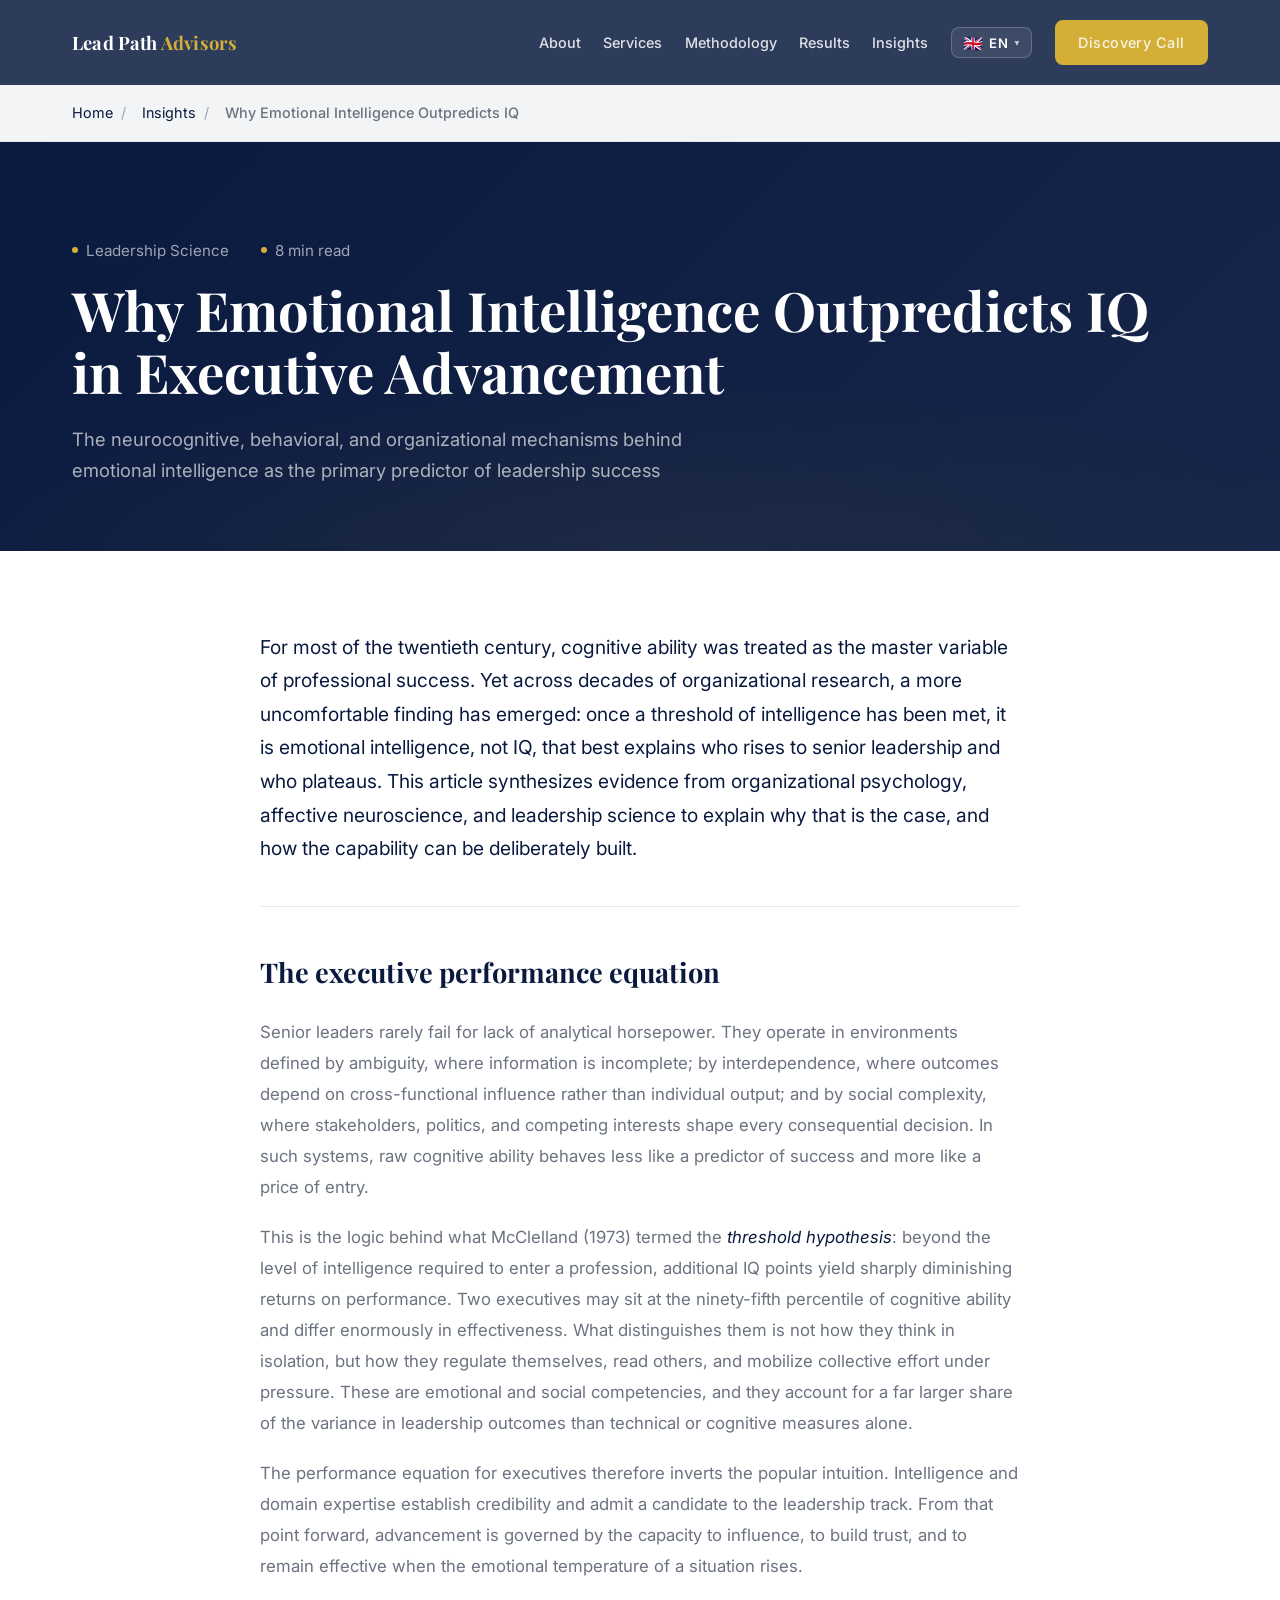
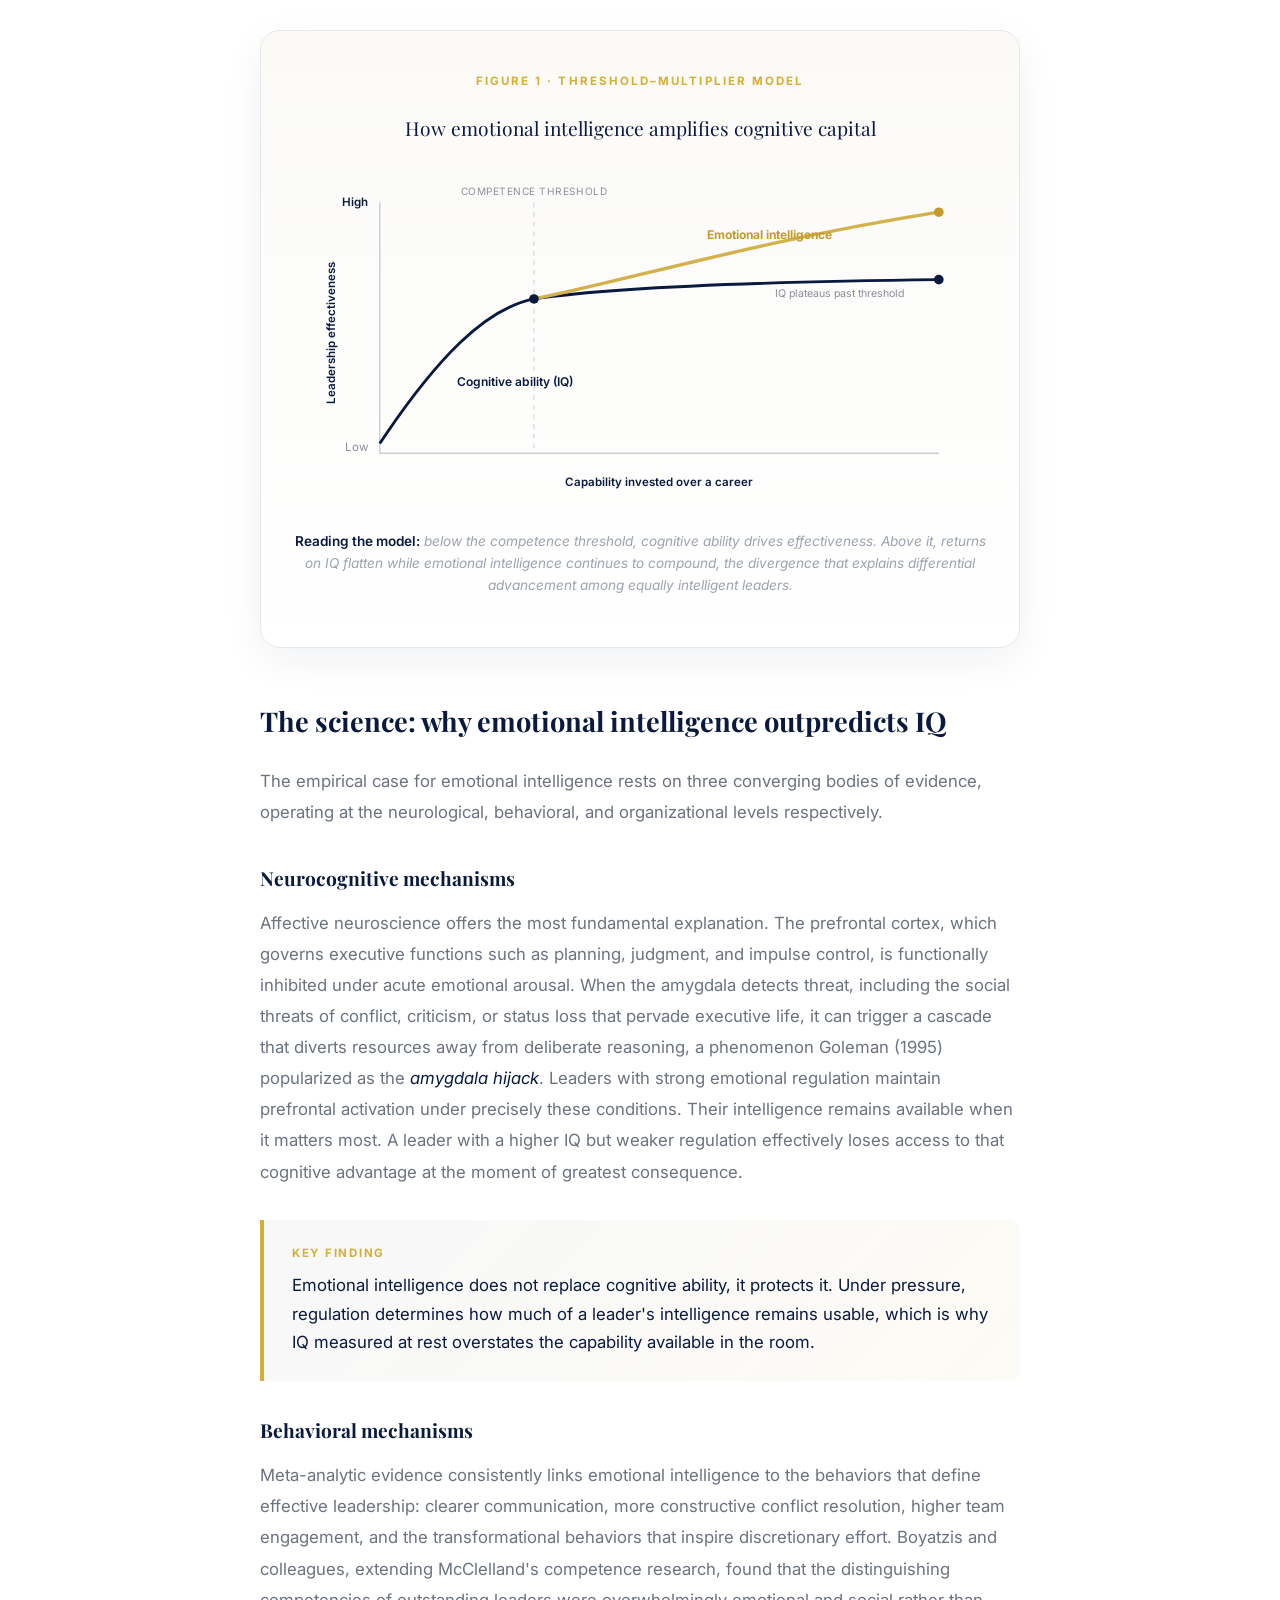
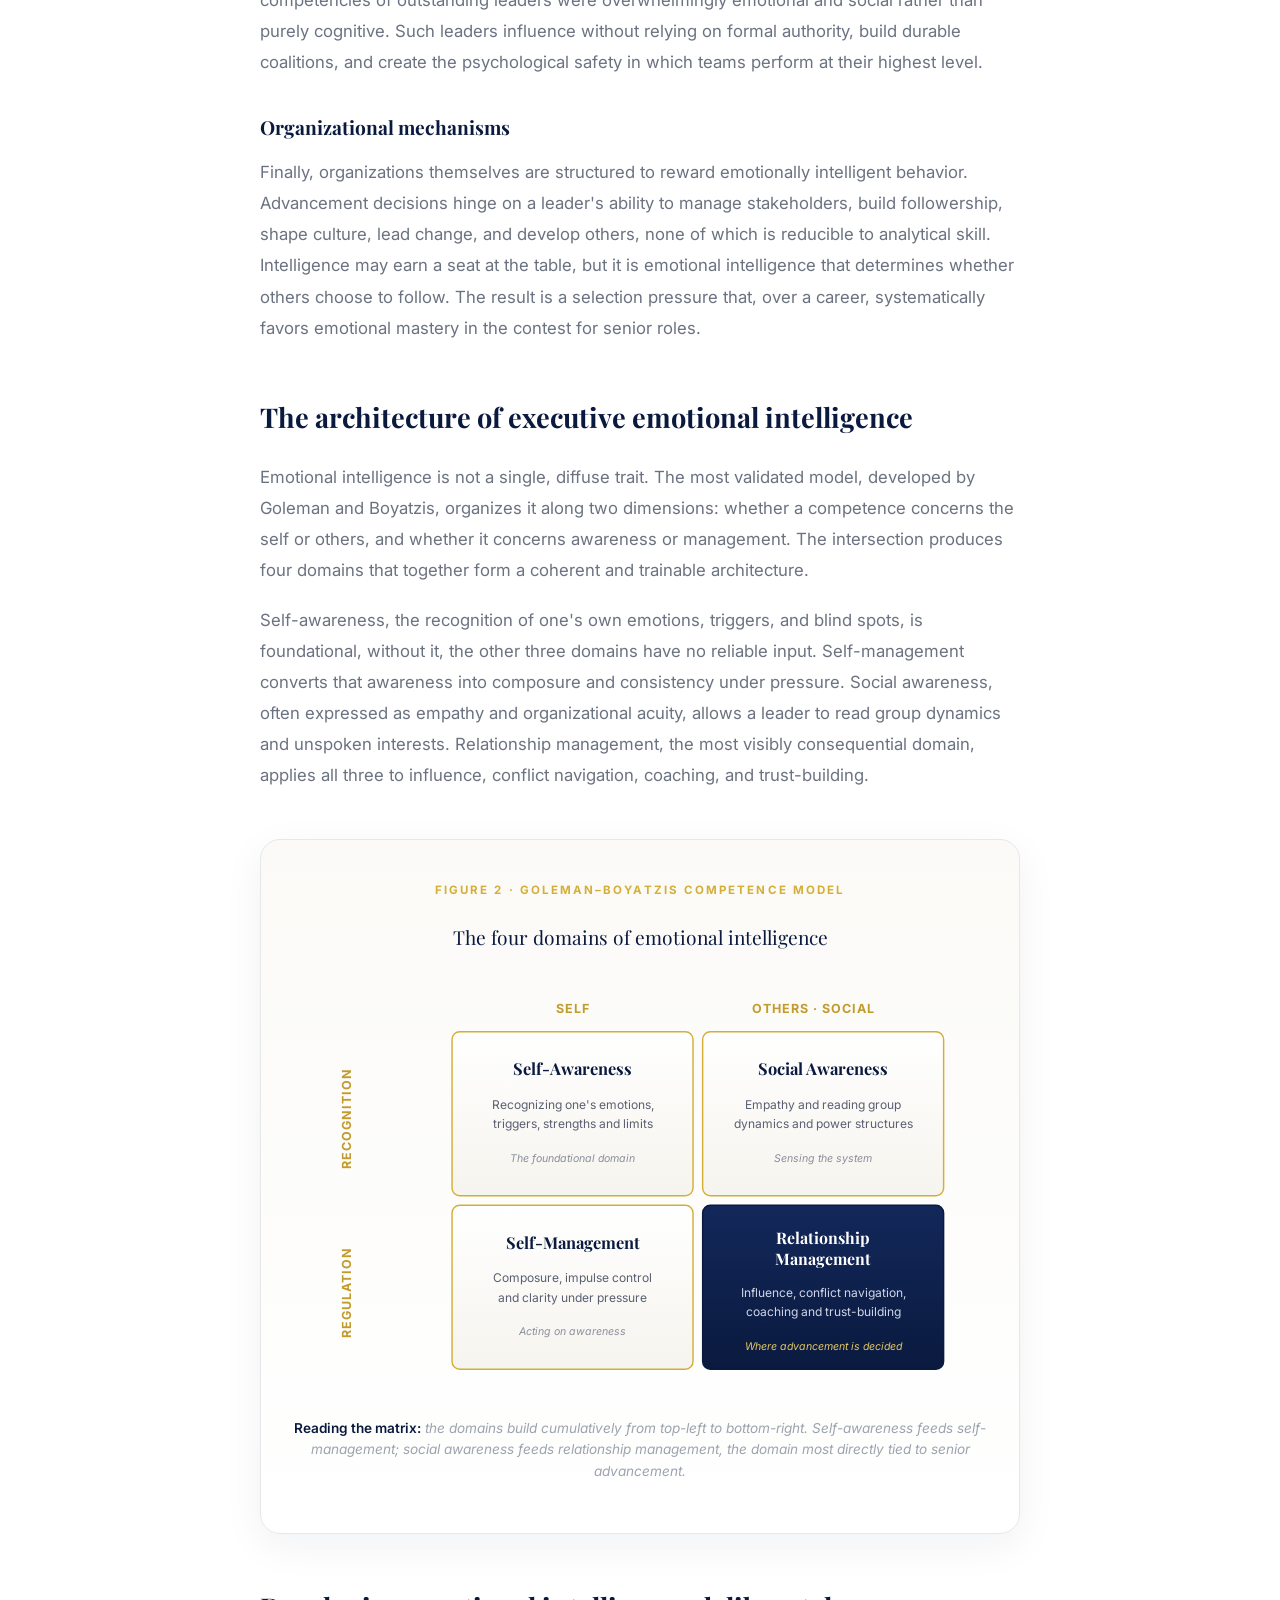
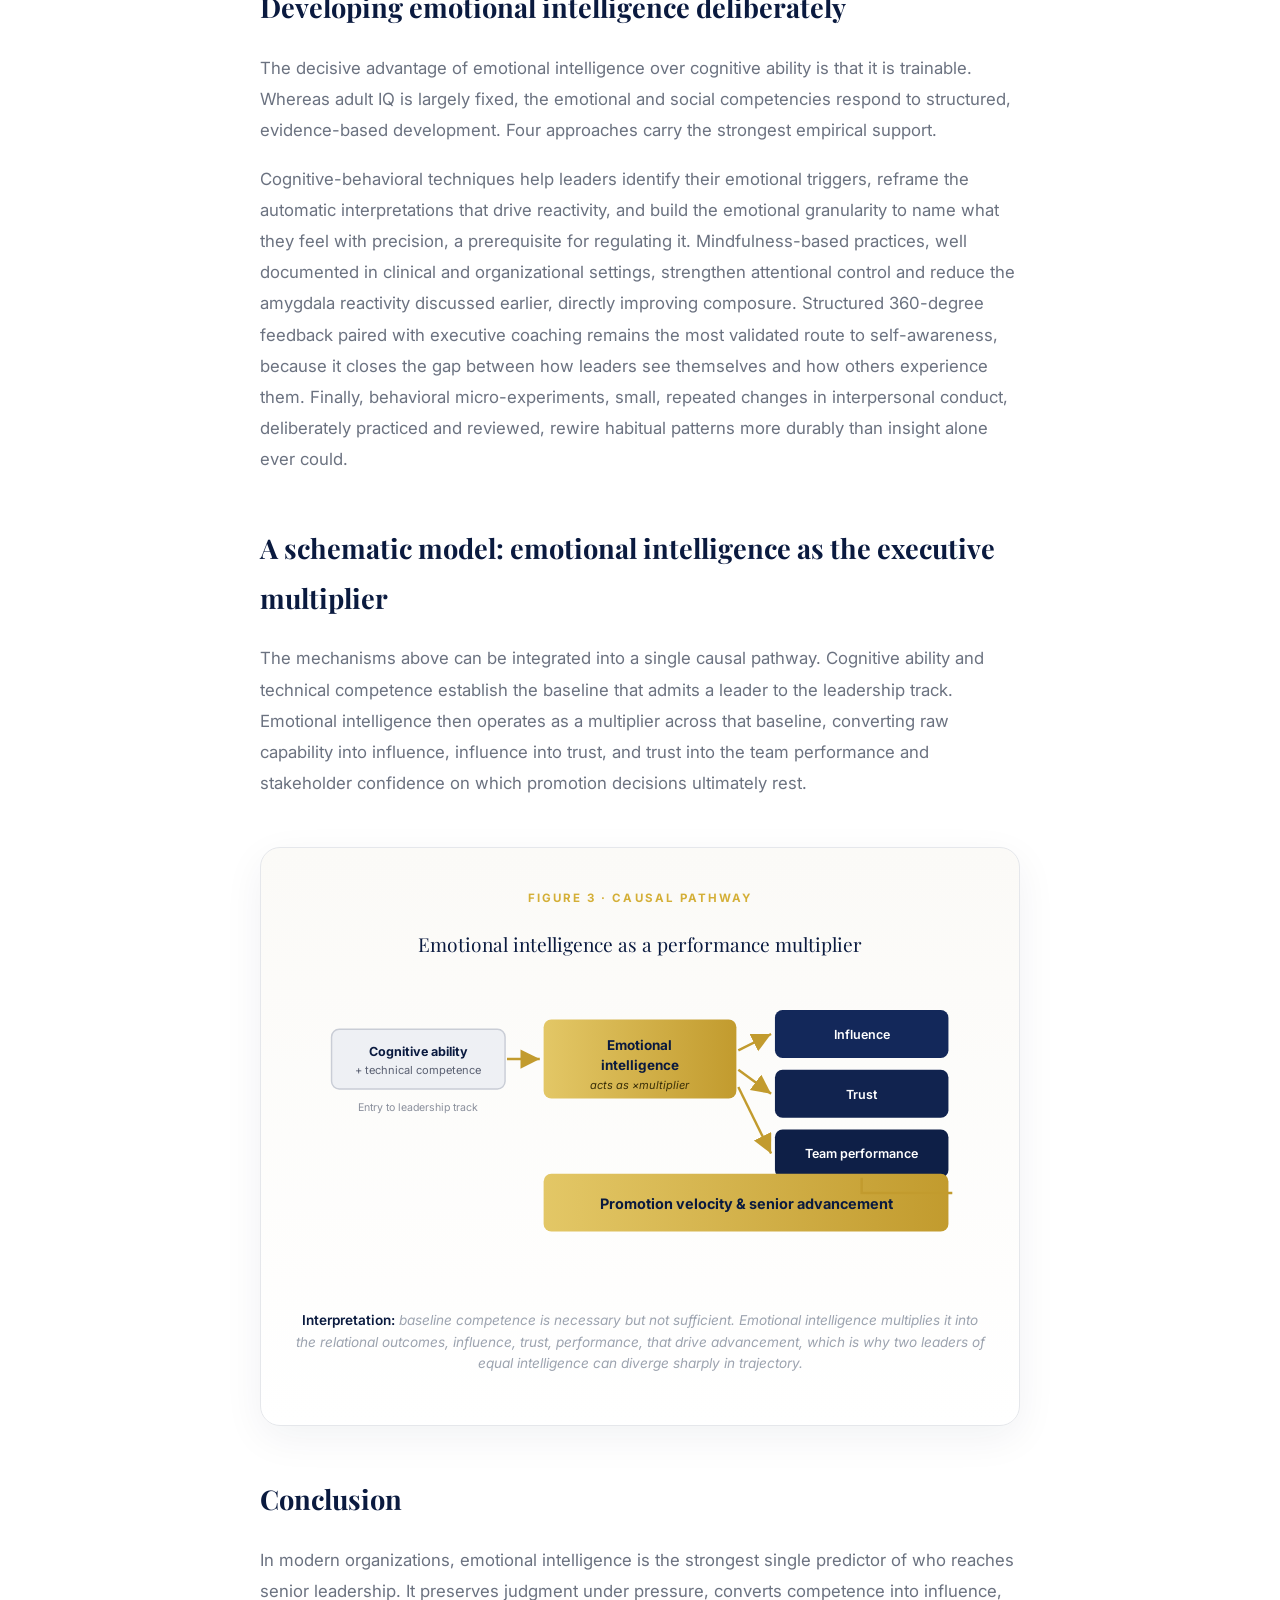
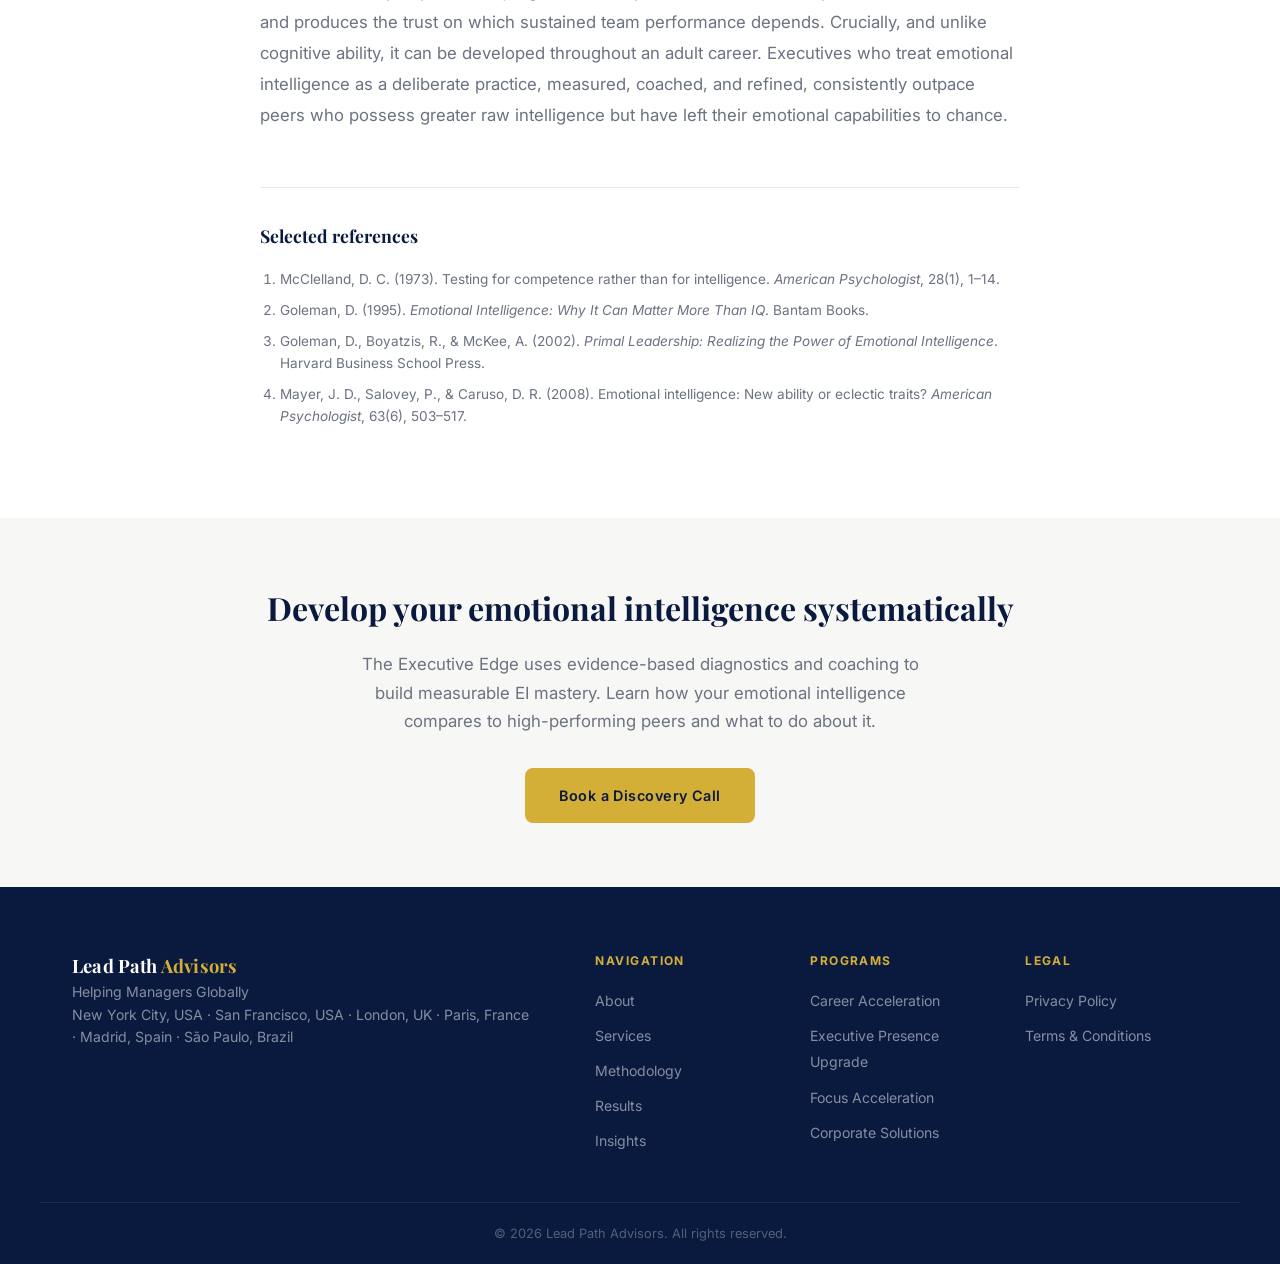
==== commit d0147af8: "Add multilingual translations and data-i18n attributes to all pages - Added 130+ translation keys to" ====
--- a/article1.html
+++ b/article1.html
@@ -184,9 +184,9 @@
   <nav class="breadcrumb-nav" aria-label="Breadcrumb">
     <div class="container">
       <ol class="breadcrumb-list">
-        <li><a href="index.html">Home</a></li>
-        <li><a href="insights.html">Insights</a></li>
-        <li aria-current="page">Why Emotional Intelligence Outpredicts IQ</li>
+        <li><a href="index.html" data-i18n="shared_home">Home</a></li>
+        <li><a href="insights.html" data-i18n="nav_insights">Insights</a></li>
+        <li aria-current="page" data-i18n="a1_breadcrumb">Why Emotional Intelligence Outpredicts IQ</li>
       </ol>
     </div>
   </nav>
@@ -196,11 +196,11 @@
     <div class="container">
       <div class="article-hero-content">
         <div class="article-meta">
-          <div class="article-meta-item"><span class="article-meta-dot"></span>Leadership Science</div>
-          <div class="article-meta-item"><span class="article-meta-dot"></span>8 min read</div>
-        </div>
-        <h1>Why Emotional Intelligence <em>Outpredicts IQ</em> in Executive Advancement</h1>
-        <p class="article-subtitle">The neurocognitive, behavioral, and organizational mechanisms behind emotional intelligence as the primary predictor of leadership success</p>
+          <div class="article-meta-item"><span class="article-meta-dot"></span><span data-i18n="a1_meta_category">Leadership Science</span></div>
+          <div class="article-meta-item"><span class="article-meta-dot"></span><span data-i18n="a1_meta_read_time">8 min read</span></div>
+        </div>
+        <h1 data-i18n="a1_title">Why Emotional Intelligence <em>Outpredicts IQ</em> in Executive Advancement</h1>
+        <p class="article-subtitle" data-i18n="a1_subtitle">The neurocognitive, behavioral, and organizational mechanisms behind emotional intelligence as the primary predictor of leadership success</p>
       </div>
     </div>
   </section>
@@ -213,15 +213,15 @@
         <p class="article-lead">For most of the twentieth century, cognitive ability was treated as the master variable of professional success. Yet across decades of organizational research, a more uncomfortable finding has emerged: once a threshold of intelligence has been met, it is emotional intelligence, not IQ, that best explains who rises to senior leadership and who plateaus. This article synthesizes evidence from organizational psychology, affective neuroscience, and leadership science to explain why that is the case, and how the capability can be deliberately built.</p>
 
         <div class="article-section">
-          <h2>The executive performance equation</h2>
+          <h2 data-i18n="a1_h2_eq">The executive performance equation</h2>
           <p>Senior leaders rarely fail for lack of analytical horsepower. They operate in environments defined by ambiguity, where information is incomplete; by interdependence, where outcomes depend on cross-functional influence rather than individual output; and by social complexity, where stakeholders, politics, and competing interests shape every consequential decision. In such systems, raw cognitive ability behaves less like a predictor of success and more like a price of entry.</p>
           <p>This is the logic behind what McClelland (1973) termed the <em class="term">threshold hypothesis</em>: beyond the level of intelligence required to enter a profession, additional IQ points yield sharply diminishing returns on performance. Two executives may sit at the ninety-fifth percentile of cognitive ability and differ enormously in effectiveness. What distinguishes them is not how they think in isolation, but how they regulate themselves, read others, and mobilize collective effort under pressure. These are emotional and social competencies, and they account for a far larger share of the variance in leadership outcomes than technical or cognitive measures alone.</p>
           <p>The performance equation for executives therefore inverts the popular intuition. Intelligence and domain expertise establish credibility and admit a candidate to the leadership track. From that point forward, advancement is governed by the capacity to influence, to build trust, and to remain effective when the emotional temperature of a situation rises.</p>
 
           <div class="figure">
             <div class="figure-frame">
-              <p class="figure-eyebrow">Figure 1 · Threshold–Multiplier Model</p>
-              <p class="figure-title">How emotional intelligence amplifies cognitive capital</p>
+              <p class="figure-eyebrow" data-i18n="a1_fig1_eyebrow">Figure 1 · Threshold–Multiplier Model</p>
+              <p class="figure-title" data-i18n="a1_fig1_title">How emotional intelligence amplifies cognitive capital</p>
               <svg viewBox="0 0 720 360" xmlns="http://www.w3.org/2000/svg" role="img" aria-label="Threshold and multiplier model of executive performance">
                 <defs>
                   <linearGradient id="a1f1Gold" x1="0" y1="0" x2="1" y2="1">
@@ -259,33 +259,33 @@
         </div>
 
         <div class="article-section">
-          <h2>The science: why emotional intelligence outpredicts IQ</h2>
+          <h2 data-i18n="a1_h2_science">The science: why emotional intelligence outpredicts IQ</h2>
           <p>The empirical case for emotional intelligence rests on three converging bodies of evidence, operating at the neurological, behavioral, and organizational levels respectively.</p>
 
-          <h3>Neurocognitive mechanisms</h3>
+          <h3 data-i18n="a1_h3_neuro">Neurocognitive mechanisms</h3>
           <p>Affective neuroscience offers the most fundamental explanation. The prefrontal cortex, which governs executive functions such as planning, judgment, and impulse control, is functionally inhibited under acute emotional arousal. When the amygdala detects threat, including the social threats of conflict, criticism, or status loss that pervade executive life, it can trigger a cascade that diverts resources away from deliberate reasoning, a phenomenon Goleman (1995) popularized as the <em class="term">amygdala hijack</em>. Leaders with strong emotional regulation maintain prefrontal activation under precisely these conditions. Their intelligence remains available when it matters most. A leader with a higher IQ but weaker regulation effectively loses access to that cognitive advantage at the moment of greatest consequence.</p>
 
           <div class="key-finding">
-            <p class="kf-label">Key finding</p>
+            <p class="kf-label" data-i18n="shared_key_finding">Key finding</p>
             <p>Emotional intelligence does not replace cognitive ability, it protects it. Under pressure, regulation determines how much of a leader's intelligence remains usable, which is why IQ measured at rest overstates the capability available in the room.</p>
           </div>
 
-          <h3>Behavioral mechanisms</h3>
+          <h3 data-i18n="a1_h3_behav">Behavioral mechanisms</h3>
           <p>Meta-analytic evidence consistently links emotional intelligence to the behaviors that define effective leadership: clearer communication, more constructive conflict resolution, higher team engagement, and the transformational behaviors that inspire discretionary effort. Boyatzis and colleagues, extending McClelland's competence research, found that the distinguishing competencies of outstanding leaders were overwhelmingly emotional and social rather than purely cognitive. Such leaders influence without relying on formal authority, build durable coalitions, and create the psychological safety in which teams perform at their highest level.</p>
 
-          <h3>Organizational mechanisms</h3>
+          <h3 data-i18n="a1_h3_org">Organizational mechanisms</h3>
           <p>Finally, organizations themselves are structured to reward emotionally intelligent behavior. Advancement decisions hinge on a leader's ability to manage stakeholders, build followership, shape culture, lead change, and develop others, none of which is reducible to analytical skill. Intelligence may earn a seat at the table, but it is emotional intelligence that determines whether others choose to follow. The result is a selection pressure that, over a career, systematically favors emotional mastery in the contest for senior roles.</p>
         </div>
 
         <div class="article-section">
-          <h2>The architecture of executive emotional intelligence</h2>
+          <h2 data-i18n="a1_h2_architecture">The architecture of executive emotional intelligence</h2>
           <p>Emotional intelligence is not a single, diffuse trait. The most validated model, developed by Goleman and Boyatzis, organizes it along two dimensions: whether a competence concerns the self or others, and whether it concerns awareness or management. The intersection produces four domains that together form a coherent and trainable architecture.</p>
           <p>Self-awareness, the recognition of one's own emotions, triggers, and blind spots, is foundational, without it, the other three domains have no reliable input. Self-management converts that awareness into composure and consistency under pressure. Social awareness, often expressed as empathy and organizational acuity, allows a leader to read group dynamics and unspoken interests. Relationship management, the most visibly consequential domain, applies all three to influence, conflict navigation, coaching, and trust-building.</p>
 
           <div class="figure">
             <div class="figure-frame">
-              <p class="figure-eyebrow">Figure 2 · Goleman–Boyatzis Competence Model</p>
-              <p class="figure-title">The four domains of emotional intelligence</p>
+              <p class="figure-eyebrow" data-i18n="a1_fig2_eyebrow">Figure 2 · Goleman–Boyatzis Competence Model</p>
+              <p class="figure-title" data-i18n="a1_fig2_title">The four domains of emotional intelligence</p>
               <svg viewBox="0 0 720 440" xmlns="http://www.w3.org/2000/svg" role="img" aria-label="Two-by-two matrix of emotional intelligence domains">
                 <defs>
                   <linearGradient id="a1f2Cell" x1="0" y1="0" x2="0" y2="1">
@@ -336,19 +336,19 @@
         </div>
 
         <div class="article-section">
-          <h2>Developing emotional intelligence deliberately</h2>
+          <h2 data-i18n="a1_h2_developing">Developing emotional intelligence deliberately</h2>
           <p>The decisive advantage of emotional intelligence over cognitive ability is that it is trainable. Whereas adult IQ is largely fixed, the emotional and social competencies respond to structured, evidence-based development. Four approaches carry the strongest empirical support.</p>
           <p>Cognitive-behavioral techniques help leaders identify their emotional triggers, reframe the automatic interpretations that drive reactivity, and build the emotional granularity to name what they feel with precision, a prerequisite for regulating it. Mindfulness-based practices, well documented in clinical and organizational settings, strengthen attentional control and reduce the amygdala reactivity discussed earlier, directly improving composure. Structured 360-degree feedback paired with executive coaching remains the most validated route to self-awareness, because it closes the gap between how leaders see themselves and how others experience them. Finally, behavioral micro-experiments, small, repeated changes in interpersonal conduct, deliberately practiced and reviewed, rewire habitual patterns more durably than insight alone ever could.</p>
         </div>
 
         <div class="article-section">
-          <h2>A schematic model: emotional intelligence as the executive multiplier</h2>
+          <h2 data-i18n="a1_h2_multiplier">A schematic model: emotional intelligence as the executive multiplier</h2>
           <p>The mechanisms above can be integrated into a single causal pathway. Cognitive ability and technical competence establish the baseline that admits a leader to the leadership track. Emotional intelligence then operates as a multiplier across that baseline, converting raw capability into influence, influence into trust, and trust into the team performance and stakeholder confidence on which promotion decisions ultimately rest.</p>
 
           <div class="figure">
             <div class="figure-frame">
-              <p class="figure-eyebrow">Figure 3 · Causal Pathway</p>
-              <p class="figure-title">Emotional intelligence as a performance multiplier</p>
+              <p class="figure-eyebrow" data-i18n="a1_fig3_eyebrow">Figure 3 · Causal Pathway</p>
+              <p class="figure-title" data-i18n="a1_fig3_title">Emotional intelligence as a performance multiplier</p>
               <svg viewBox="0 0 720 320" xmlns="http://www.w3.org/2000/svg" role="img" aria-label="Causal pathway from baseline competence through emotional intelligence to advancement">
                 <defs>
                   <linearGradient id="a1f3Gold" x1="0" y1="0" x2="1" y2="0"><stop offset="0%" stop-color="#E3C766"/><stop offset="100%" stop-color="#C29B2E"/></linearGradient>
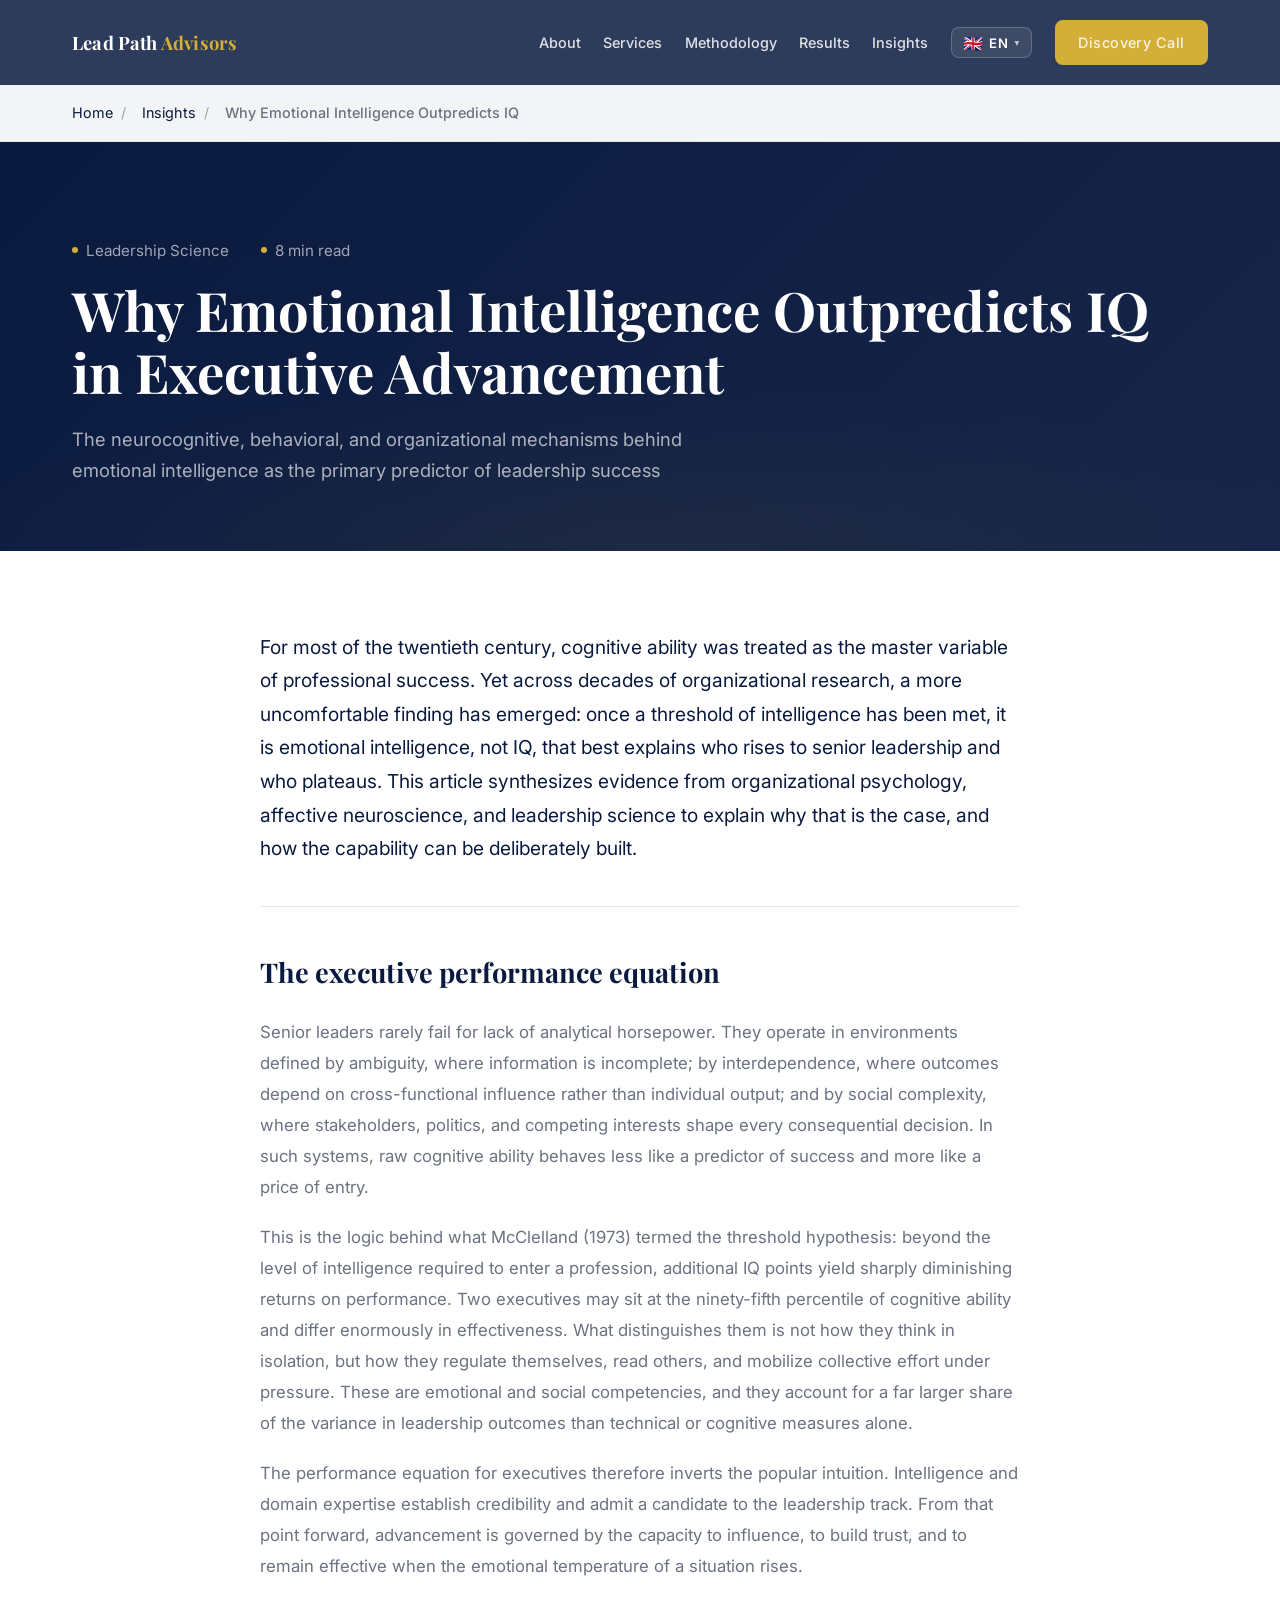
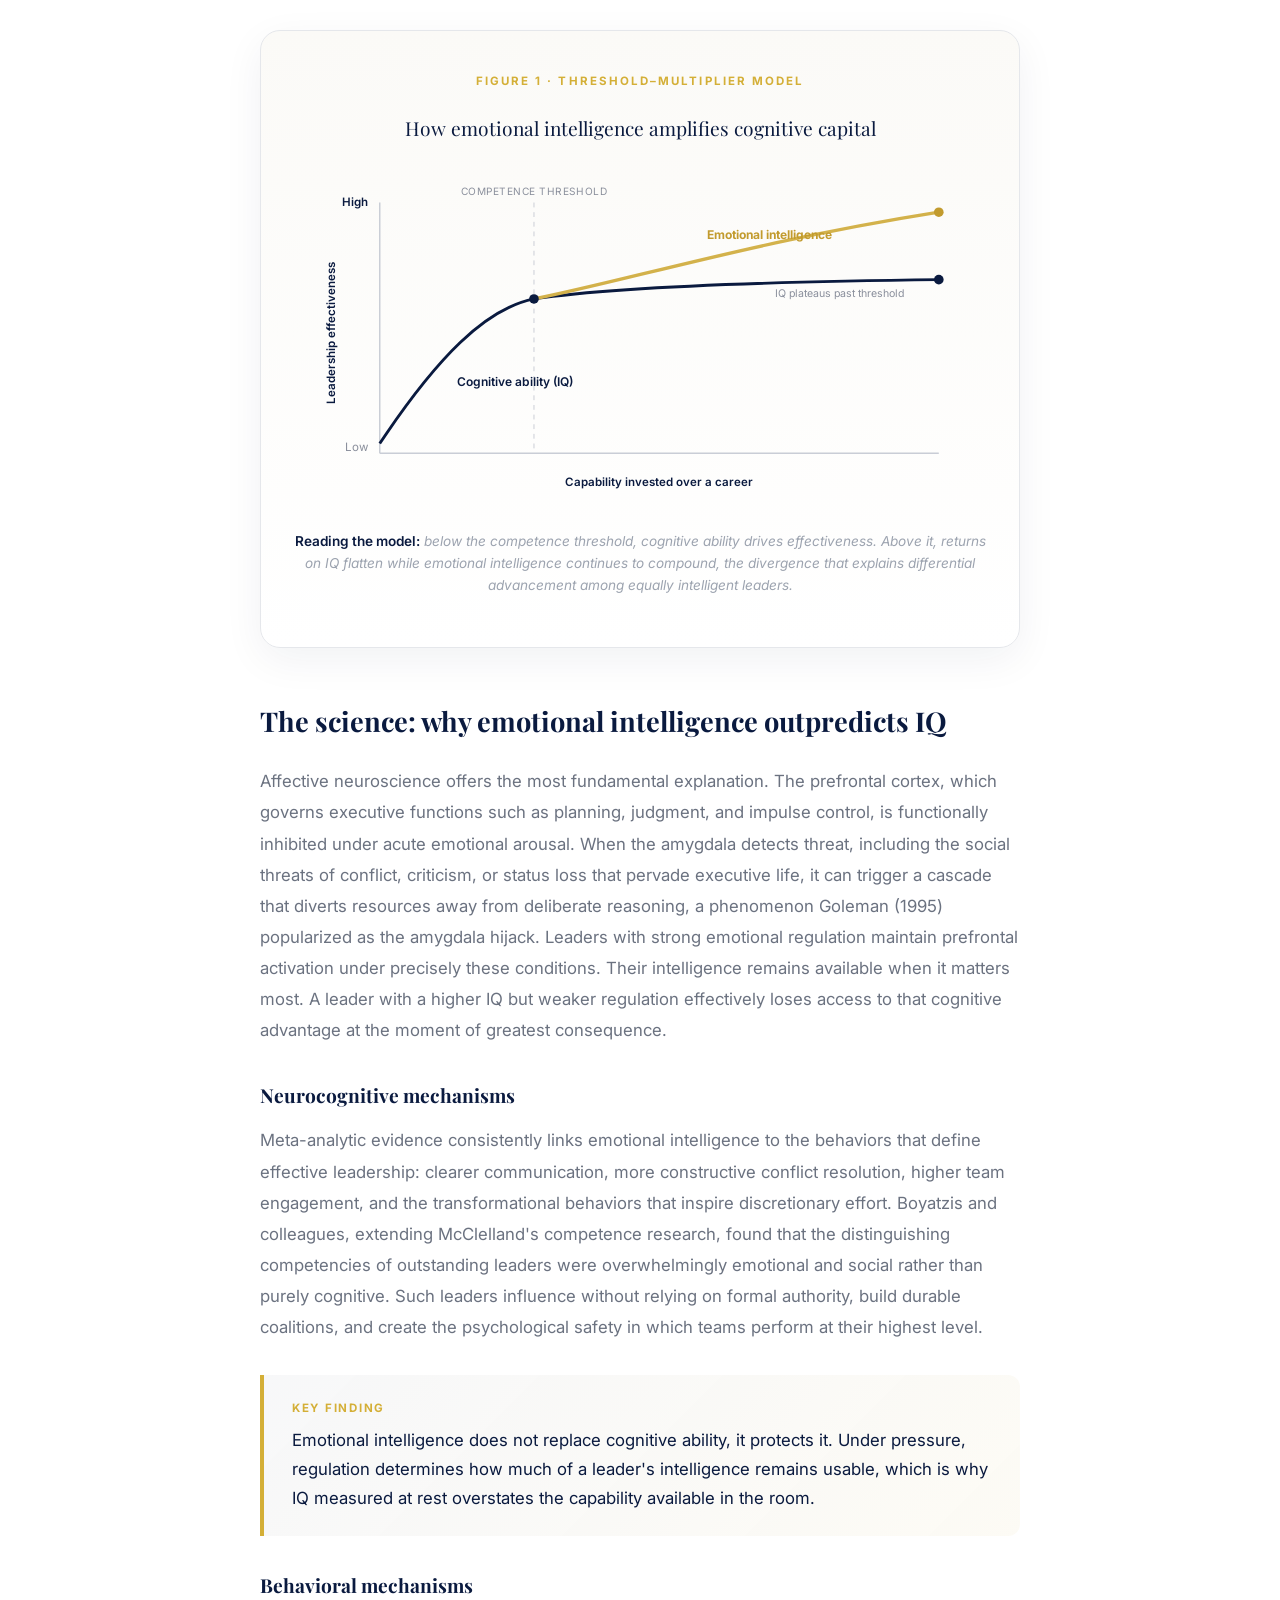
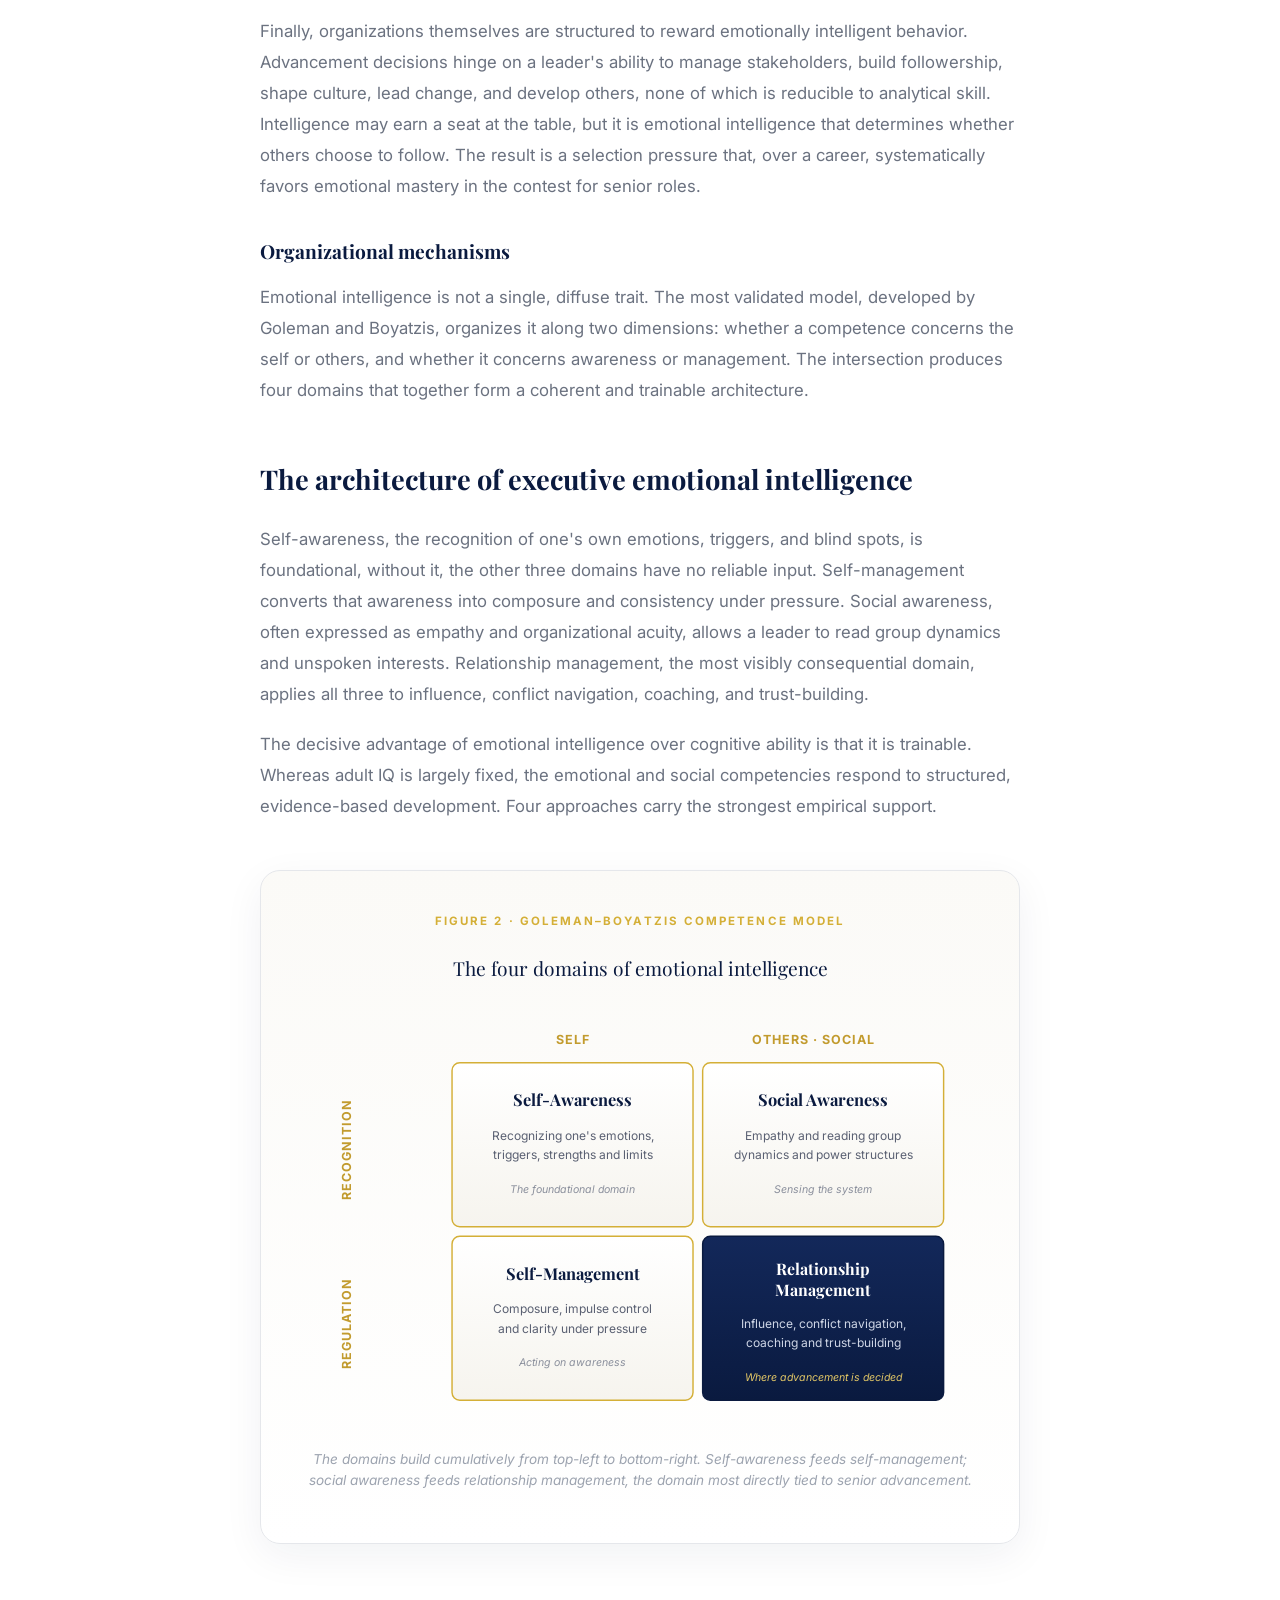
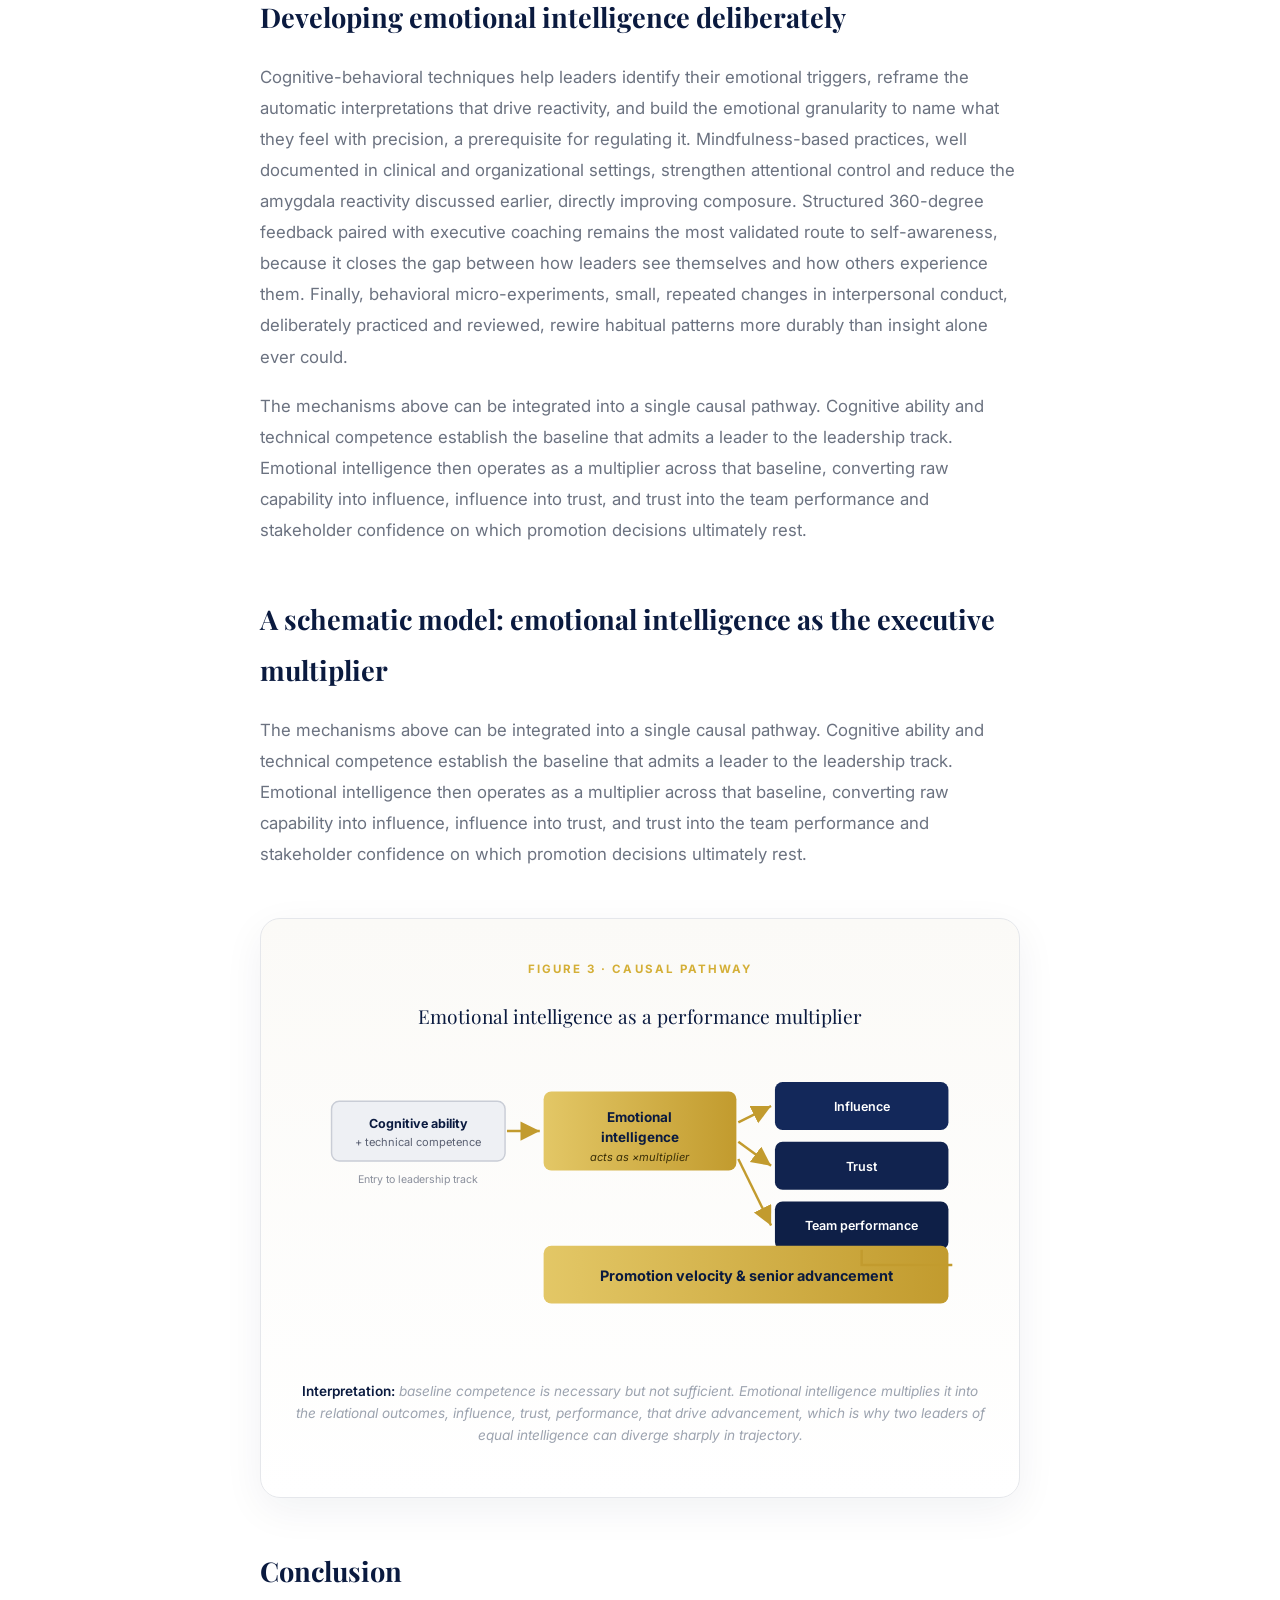
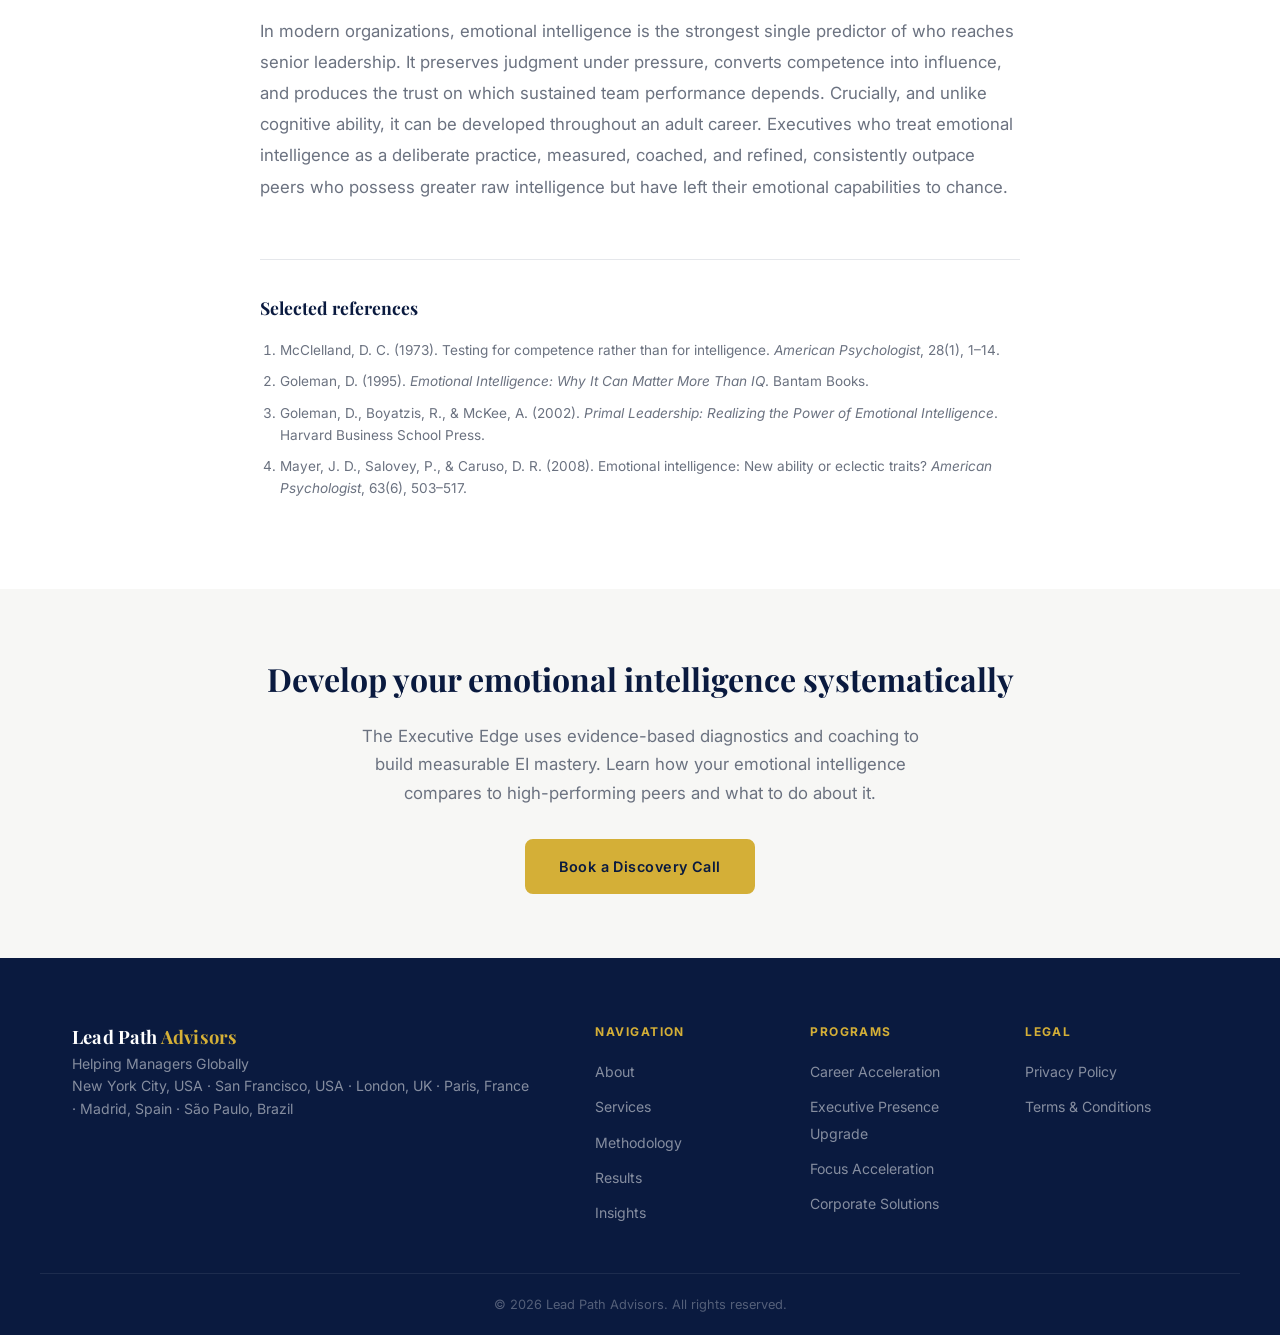
==== commit f93b8b64: "Add complete content translations with 92+ translation keys across all pages - Added 92 new translat" ====
--- a/article1.html
+++ b/article1.html
@@ -210,13 +210,13 @@
     <div class="container">
       <article class="article-body">
 
-        <p class="article-lead">For most of the twentieth century, cognitive ability was treated as the master variable of professional success. Yet across decades of organizational research, a more uncomfortable finding has emerged: once a threshold of intelligence has been met, it is emotional intelligence, not IQ, that best explains who rises to senior leadership and who plateaus. This article synthesizes evidence from organizational psychology, affective neuroscience, and leadership science to explain why that is the case, and how the capability can be deliberately built.</p>
+        <p class="article-lead" data-i18n="a1_lead">For most of the twentieth century, cognitive ability was treated as the master variable of professional success. Yet across decades of organizational research, a more uncomfortable finding has emerged: once a threshold of intelligence has been met, it is emotional intelligence, not IQ, that best explains who rises to senior leadership and who plateaus. This article synthesizes evidence from organizational psychology, affective neuroscience, and leadership science to explain why that is the case, and how the capability can be deliberately built.</p>
 
         <div class="article-section">
           <h2 data-i18n="a1_h2_eq">The executive performance equation</h2>
-          <p>Senior leaders rarely fail for lack of analytical horsepower. They operate in environments defined by ambiguity, where information is incomplete; by interdependence, where outcomes depend on cross-functional influence rather than individual output; and by social complexity, where stakeholders, politics, and competing interests shape every consequential decision. In such systems, raw cognitive ability behaves less like a predictor of success and more like a price of entry.</p>
-          <p>This is the logic behind what McClelland (1973) termed the <em class="term">threshold hypothesis</em>: beyond the level of intelligence required to enter a profession, additional IQ points yield sharply diminishing returns on performance. Two executives may sit at the ninety-fifth percentile of cognitive ability and differ enormously in effectiveness. What distinguishes them is not how they think in isolation, but how they regulate themselves, read others, and mobilize collective effort under pressure. These are emotional and social competencies, and they account for a far larger share of the variance in leadership outcomes than technical or cognitive measures alone.</p>
-          <p>The performance equation for executives therefore inverts the popular intuition. Intelligence and domain expertise establish credibility and admit a candidate to the leadership track. From that point forward, advancement is governed by the capacity to influence, to build trust, and to remain effective when the emotional temperature of a situation rises.</p>
+          <p data-i18n="a1_p1">Senior leaders rarely fail for lack of analytical horsepower. They operate in environments defined by ambiguity, where information is incomplete; by interdependence, where outcomes depend on cross-functional influence rather than individual output; and by social complexity, where stakeholders, politics, and competing interests shape every consequential decision. In such systems, raw cognitive ability behaves less like a predictor of success and more like a price of entry.</p>
+          <p data-i18n="a1_p2">This is the logic behind what McClelland (1973) termed the <em class="term">threshold hypothesis</em>: beyond the level of intelligence required to enter a profession, additional IQ points yield sharply diminishing returns on performance. Two executives may sit at the ninety-fifth percentile of cognitive ability and differ enormously in effectiveness. What distinguishes them is not how they think in isolation, but how they regulate themselves, read others, and mobilize collective effort under pressure. These are emotional and social competencies, and they account for a far larger share of the variance in leadership outcomes than technical or cognitive measures alone.</p>
+          <p data-i18n="a1_p3">The performance equation for executives therefore inverts the popular intuition. Intelligence and domain expertise establish credibility and admit a candidate to the leadership track. From that point forward, advancement is governed by the capacity to influence, to build trust, and to remain effective when the emotional temperature of a situation rises.</p>
 
           <div class="figure">
             <div class="figure-frame">
@@ -260,27 +260,27 @@
 
         <div class="article-section">
           <h2 data-i18n="a1_h2_science">The science: why emotional intelligence outpredicts IQ</h2>
-          <p>The empirical case for emotional intelligence rests on three converging bodies of evidence, operating at the neurological, behavioral, and organizational levels respectively.</p>
+          <p data-i18n="a1_p4">The empirical case for emotional intelligence rests on three converging bodies of evidence, operating at the neurological, behavioral, and organizational levels respectively.</p>
 
           <h3 data-i18n="a1_h3_neuro">Neurocognitive mechanisms</h3>
-          <p>Affective neuroscience offers the most fundamental explanation. The prefrontal cortex, which governs executive functions such as planning, judgment, and impulse control, is functionally inhibited under acute emotional arousal. When the amygdala detects threat, including the social threats of conflict, criticism, or status loss that pervade executive life, it can trigger a cascade that diverts resources away from deliberate reasoning, a phenomenon Goleman (1995) popularized as the <em class="term">amygdala hijack</em>. Leaders with strong emotional regulation maintain prefrontal activation under precisely these conditions. Their intelligence remains available when it matters most. A leader with a higher IQ but weaker regulation effectively loses access to that cognitive advantage at the moment of greatest consequence.</p>
+          <p data-i18n="a1_p5">Affective neuroscience offers the most fundamental explanation. The prefrontal cortex, which governs executive functions such as planning, judgment, and impulse control, is functionally inhibited under acute emotional arousal. When the amygdala detects threat, including the social threats of conflict, criticism, or status loss that pervade executive life, it can trigger a cascade that diverts resources away from deliberate reasoning, a phenomenon Goleman (1995) popularized as the <em class="term">amygdala hijack</em>. Leaders with strong emotional regulation maintain prefrontal activation under precisely these conditions. Their intelligence remains available when it matters most. A leader with a higher IQ but weaker regulation effectively loses access to that cognitive advantage at the moment of greatest consequence.</p>
 
           <div class="key-finding">
             <p class="kf-label" data-i18n="shared_key_finding">Key finding</p>
-            <p>Emotional intelligence does not replace cognitive ability, it protects it. Under pressure, regulation determines how much of a leader's intelligence remains usable, which is why IQ measured at rest overstates the capability available in the room.</p>
+            <p data-i18n="a1_kf1">Emotional intelligence does not replace cognitive ability, it protects it. Under pressure, regulation determines how much of a leader's intelligence remains usable, which is why IQ measured at rest overstates the capability available in the room.</p>
           </div>
 
           <h3 data-i18n="a1_h3_behav">Behavioral mechanisms</h3>
-          <p>Meta-analytic evidence consistently links emotional intelligence to the behaviors that define effective leadership: clearer communication, more constructive conflict resolution, higher team engagement, and the transformational behaviors that inspire discretionary effort. Boyatzis and colleagues, extending McClelland's competence research, found that the distinguishing competencies of outstanding leaders were overwhelmingly emotional and social rather than purely cognitive. Such leaders influence without relying on formal authority, build durable coalitions, and create the psychological safety in which teams perform at their highest level.</p>
+          <p data-i18n="a1_p6">Meta-analytic evidence consistently links emotional intelligence to the behaviors that define effective leadership: clearer communication, more constructive conflict resolution, higher team engagement, and the transformational behaviors that inspire discretionary effort. Boyatzis and colleagues, extending McClelland's competence research, found that the distinguishing competencies of outstanding leaders were overwhelmingly emotional and social rather than purely cognitive. Such leaders influence without relying on formal authority, build durable coalitions, and create the psychological safety in which teams perform at their highest level.</p>
 
           <h3 data-i18n="a1_h3_org">Organizational mechanisms</h3>
-          <p>Finally, organizations themselves are structured to reward emotionally intelligent behavior. Advancement decisions hinge on a leader's ability to manage stakeholders, build followership, shape culture, lead change, and develop others, none of which is reducible to analytical skill. Intelligence may earn a seat at the table, but it is emotional intelligence that determines whether others choose to follow. The result is a selection pressure that, over a career, systematically favors emotional mastery in the contest for senior roles.</p>
+          <p data-i18n="a1_p7">Finally, organizations themselves are structured to reward emotionally intelligent behavior. Advancement decisions hinge on a leader's ability to manage stakeholders, build followership, shape culture, lead change, and develop others, none of which is reducible to analytical skill. Intelligence may earn a seat at the table, but it is emotional intelligence that determines whether others choose to follow. The result is a selection pressure that, over a career, systematically favors emotional mastery in the contest for senior roles.</p>
         </div>
 
         <div class="article-section">
           <h2 data-i18n="a1_h2_architecture">The architecture of executive emotional intelligence</h2>
-          <p>Emotional intelligence is not a single, diffuse trait. The most validated model, developed by Goleman and Boyatzis, organizes it along two dimensions: whether a competence concerns the self or others, and whether it concerns awareness or management. The intersection produces four domains that together form a coherent and trainable architecture.</p>
-          <p>Self-awareness, the recognition of one's own emotions, triggers, and blind spots, is foundational, without it, the other three domains have no reliable input. Self-management converts that awareness into composure and consistency under pressure. Social awareness, often expressed as empathy and organizational acuity, allows a leader to read group dynamics and unspoken interests. Relationship management, the most visibly consequential domain, applies all three to influence, conflict navigation, coaching, and trust-building.</p>
+          <p data-i18n="a1_p8">Emotional intelligence is not a single, diffuse trait. The most validated model, developed by Goleman and Boyatzis, organizes it along two dimensions: whether a competence concerns the self or others, and whether it concerns awareness or management. The intersection produces four domains that together form a coherent and trainable architecture.</p>
+          <p data-i18n="a1_p9">Self-awareness, the recognition of one's own emotions, triggers, and blind spots, is foundational, without it, the other three domains have no reliable input. Self-management converts that awareness into composure and consistency under pressure. Social awareness, often expressed as empathy and organizational acuity, allows a leader to read group dynamics and unspoken interests. Relationship management, the most visibly consequential domain, applies all three to influence, conflict navigation, coaching, and trust-building.</p>
 
           <div class="figure">
             <div class="figure-frame">
@@ -330,20 +330,20 @@
                 </g>
                 <linearGradient id="a1f2Navy" x1="0" y1="0" x2="0" y2="1"><stop offset="0%" stop-color="#13285A"/><stop offset="100%" stop-color="#0A1A3F"/></linearGradient>
               </svg>
-              <p class="figure-caption"><strong>Reading the matrix:</strong> the domains build cumulatively from top-left to bottom-right. Self-awareness feeds self-management; social awareness feeds relationship management, the domain most directly tied to senior advancement.</p>
+              <p class="figure-caption" data-i18n="a1_fig2_caption"><strong>Reading the matrix:</strong> the domains build cumulatively from top-left to bottom-right. Self-awareness feeds self-management; social awareness feeds relationship management, the domain most directly tied to senior advancement.</p>
             </div>
           </div>
         </div>
 
         <div class="article-section">
           <h2 data-i18n="a1_h2_developing">Developing emotional intelligence deliberately</h2>
-          <p>The decisive advantage of emotional intelligence over cognitive ability is that it is trainable. Whereas adult IQ is largely fixed, the emotional and social competencies respond to structured, evidence-based development. Four approaches carry the strongest empirical support.</p>
-          <p>Cognitive-behavioral techniques help leaders identify their emotional triggers, reframe the automatic interpretations that drive reactivity, and build the emotional granularity to name what they feel with precision, a prerequisite for regulating it. Mindfulness-based practices, well documented in clinical and organizational settings, strengthen attentional control and reduce the amygdala reactivity discussed earlier, directly improving composure. Structured 360-degree feedback paired with executive coaching remains the most validated route to self-awareness, because it closes the gap between how leaders see themselves and how others experience them. Finally, behavioral micro-experiments, small, repeated changes in interpersonal conduct, deliberately practiced and reviewed, rewire habitual patterns more durably than insight alone ever could.</p>
+          <p data-i18n="a1_p10">The decisive advantage of emotional intelligence over cognitive ability is that it is trainable. Whereas adult IQ is largely fixed, the emotional and social competencies respond to structured, evidence-based development. Four approaches carry the strongest empirical support.</p>
+          <p data-i18n="a1_p11">Cognitive-behavioral techniques help leaders identify their emotional triggers, reframe the automatic interpretations that drive reactivity, and build the emotional granularity to name what they feel with precision, a prerequisite for regulating it. Mindfulness-based practices, well documented in clinical and organizational settings, strengthen attentional control and reduce the amygdala reactivity discussed earlier, directly improving composure. Structured 360-degree feedback paired with executive coaching remains the most validated route to self-awareness, because it closes the gap between how leaders see themselves and how others experience them. Finally, behavioral micro-experiments, small, repeated changes in interpersonal conduct, deliberately practiced and reviewed, rewire habitual patterns more durably than insight alone ever could.</p>
         </div>
 
         <div class="article-section">
           <h2 data-i18n="a1_h2_multiplier">A schematic model: emotional intelligence as the executive multiplier</h2>
-          <p>The mechanisms above can be integrated into a single causal pathway. Cognitive ability and technical competence establish the baseline that admits a leader to the leadership track. Emotional intelligence then operates as a multiplier across that baseline, converting raw capability into influence, influence into trust, and trust into the team performance and stakeholder confidence on which promotion decisions ultimately rest.</p>
+          <p data-i18n="a1_p12">The mechanisms above can be integrated into a single causal pathway. Cognitive ability and technical competence establish the baseline that admits a leader to the leadership track. Emotional intelligence then operates as a multiplier across that baseline, converting raw capability into influence, influence into trust, and trust into the team performance and stakeholder confidence on which promotion decisions ultimately rest.</p>
 
           <div class="figure">
             <div class="figure-frame">
@@ -393,7 +393,7 @@
 
         <div class="article-section">
           <h2>Conclusion</h2>
-          <p>In modern organizations, emotional intelligence is the strongest single predictor of who reaches senior leadership. It preserves judgment under pressure, converts competence into influence, and produces the trust on which sustained team performance depends. Crucially, and unlike cognitive ability, it can be developed throughout an adult career. Executives who treat emotional intelligence as a deliberate practice, measured, coached, and refined, consistently outpace peers who possess greater raw intelligence but have left their emotional capabilities to chance.</p>
+          <p data-i18n="a1_conclusion">In modern organizations, emotional intelligence is the strongest single predictor of who reaches senior leadership. It preserves judgment under pressure, converts competence into influence, and produces the trust on which sustained team performance depends. Crucially, and unlike cognitive ability, it can be developed throughout an adult career. Executives who treat emotional intelligence as a deliberate practice, measured, coached, and refined, consistently outpace peers who possess greater raw intelligence but have left their emotional capabilities to chance.</p>
         </div>
 
         <div class="references">
@@ -414,7 +414,7 @@
   <section class="article-cta">
     <div class="container">
       <h2>Develop your emotional intelligence systematically</h2>
-      <p>The Executive Edge uses evidence-based diagnostics and coaching to build measurable EI mastery. Learn how your emotional intelligence compares to high-performing peers and what to do about it.</p>
+      <p data-i18n="a1_cta_p">The Executive Edge uses evidence-based diagnostics and coaching to build measurable EI mastery. Learn how your emotional intelligence compares to high-performing peers and what to do about it.</p>
       <a href="index.html#contact" class="btn-primary">Book a Discovery Call</a>
     </div>
   </section>
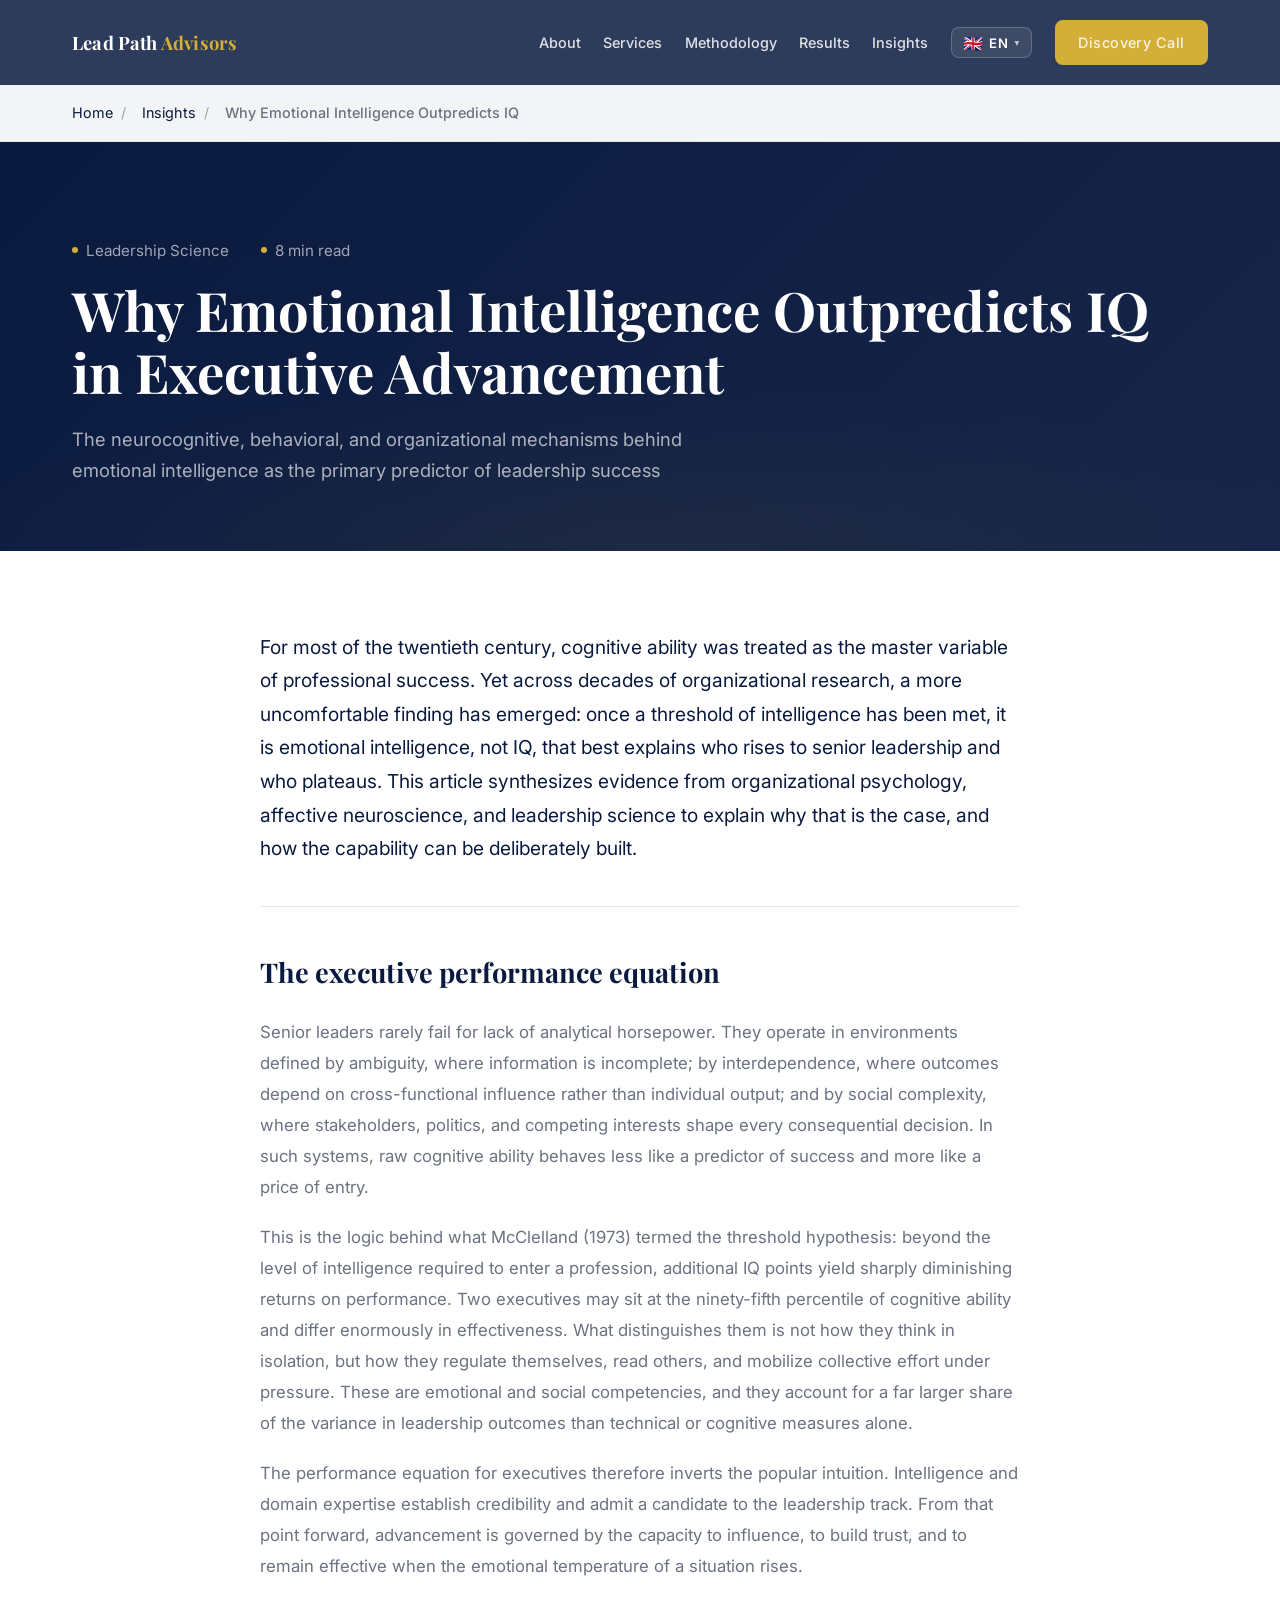
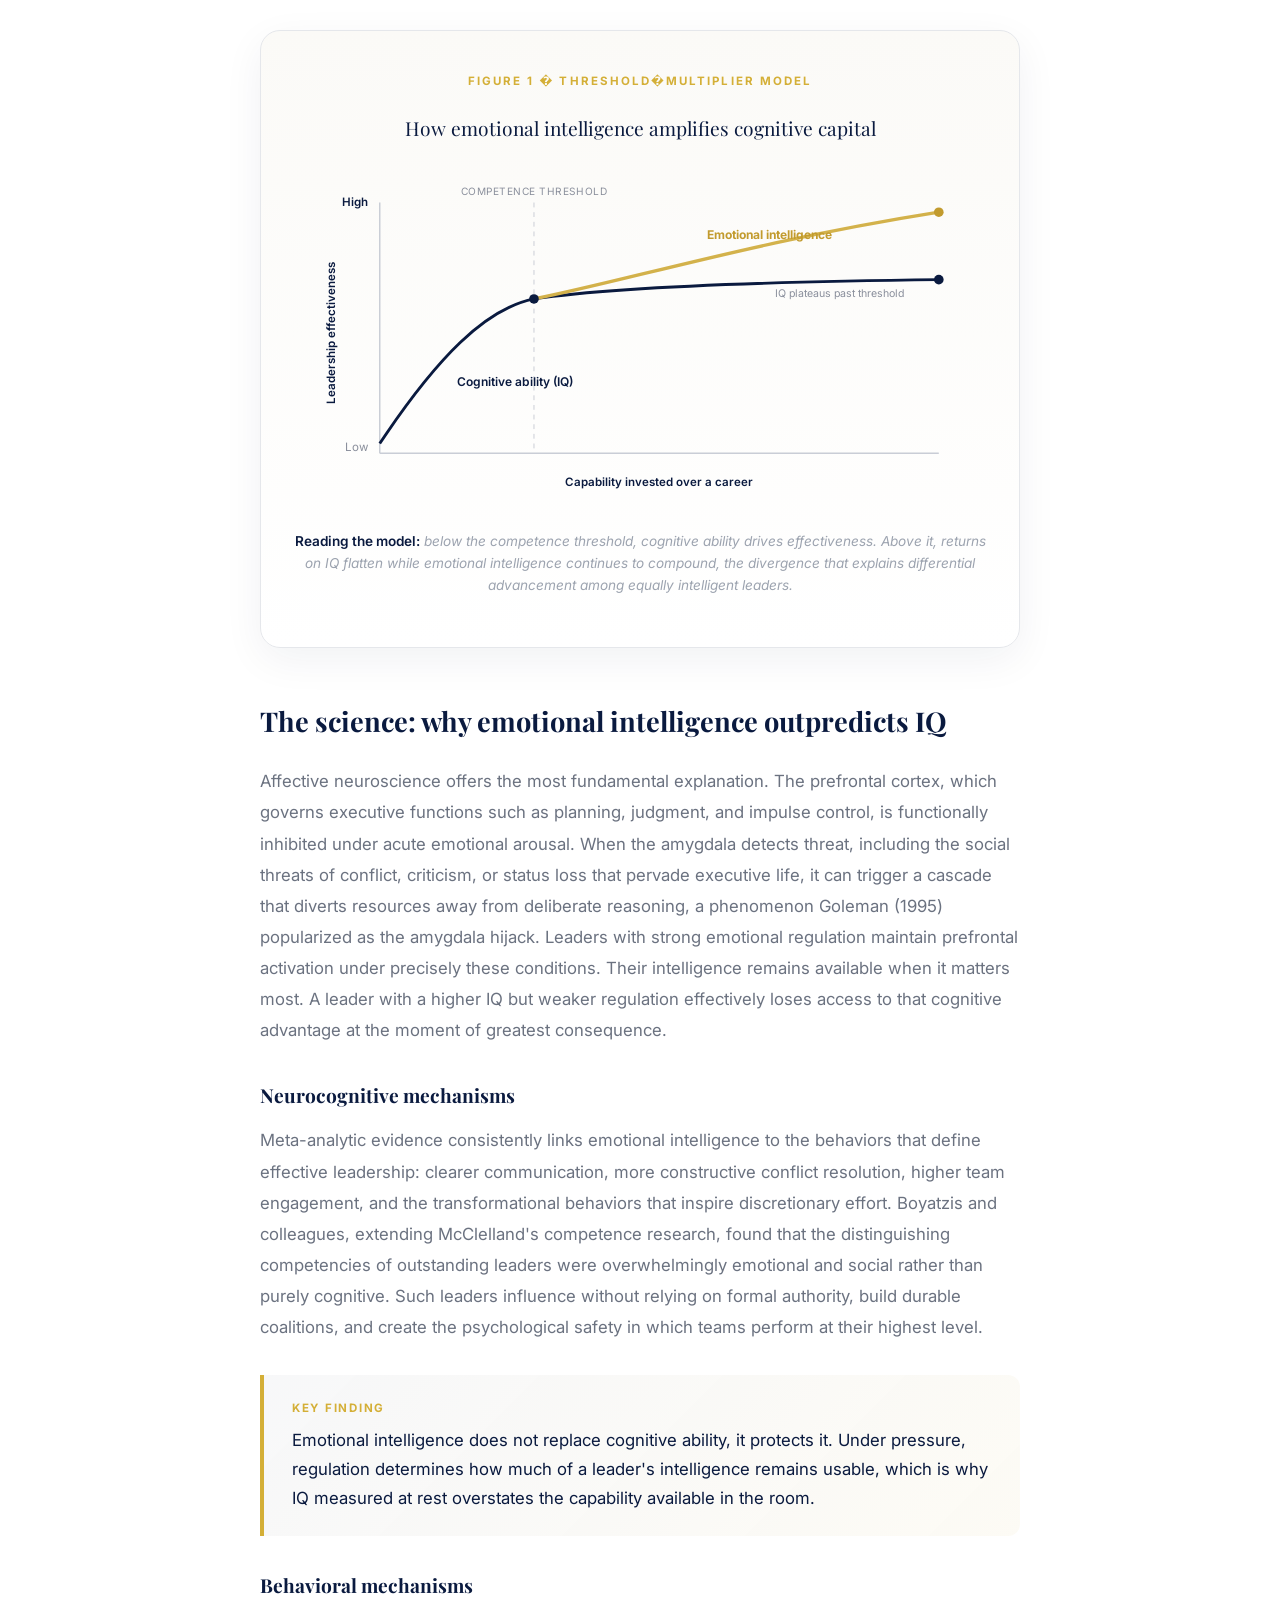
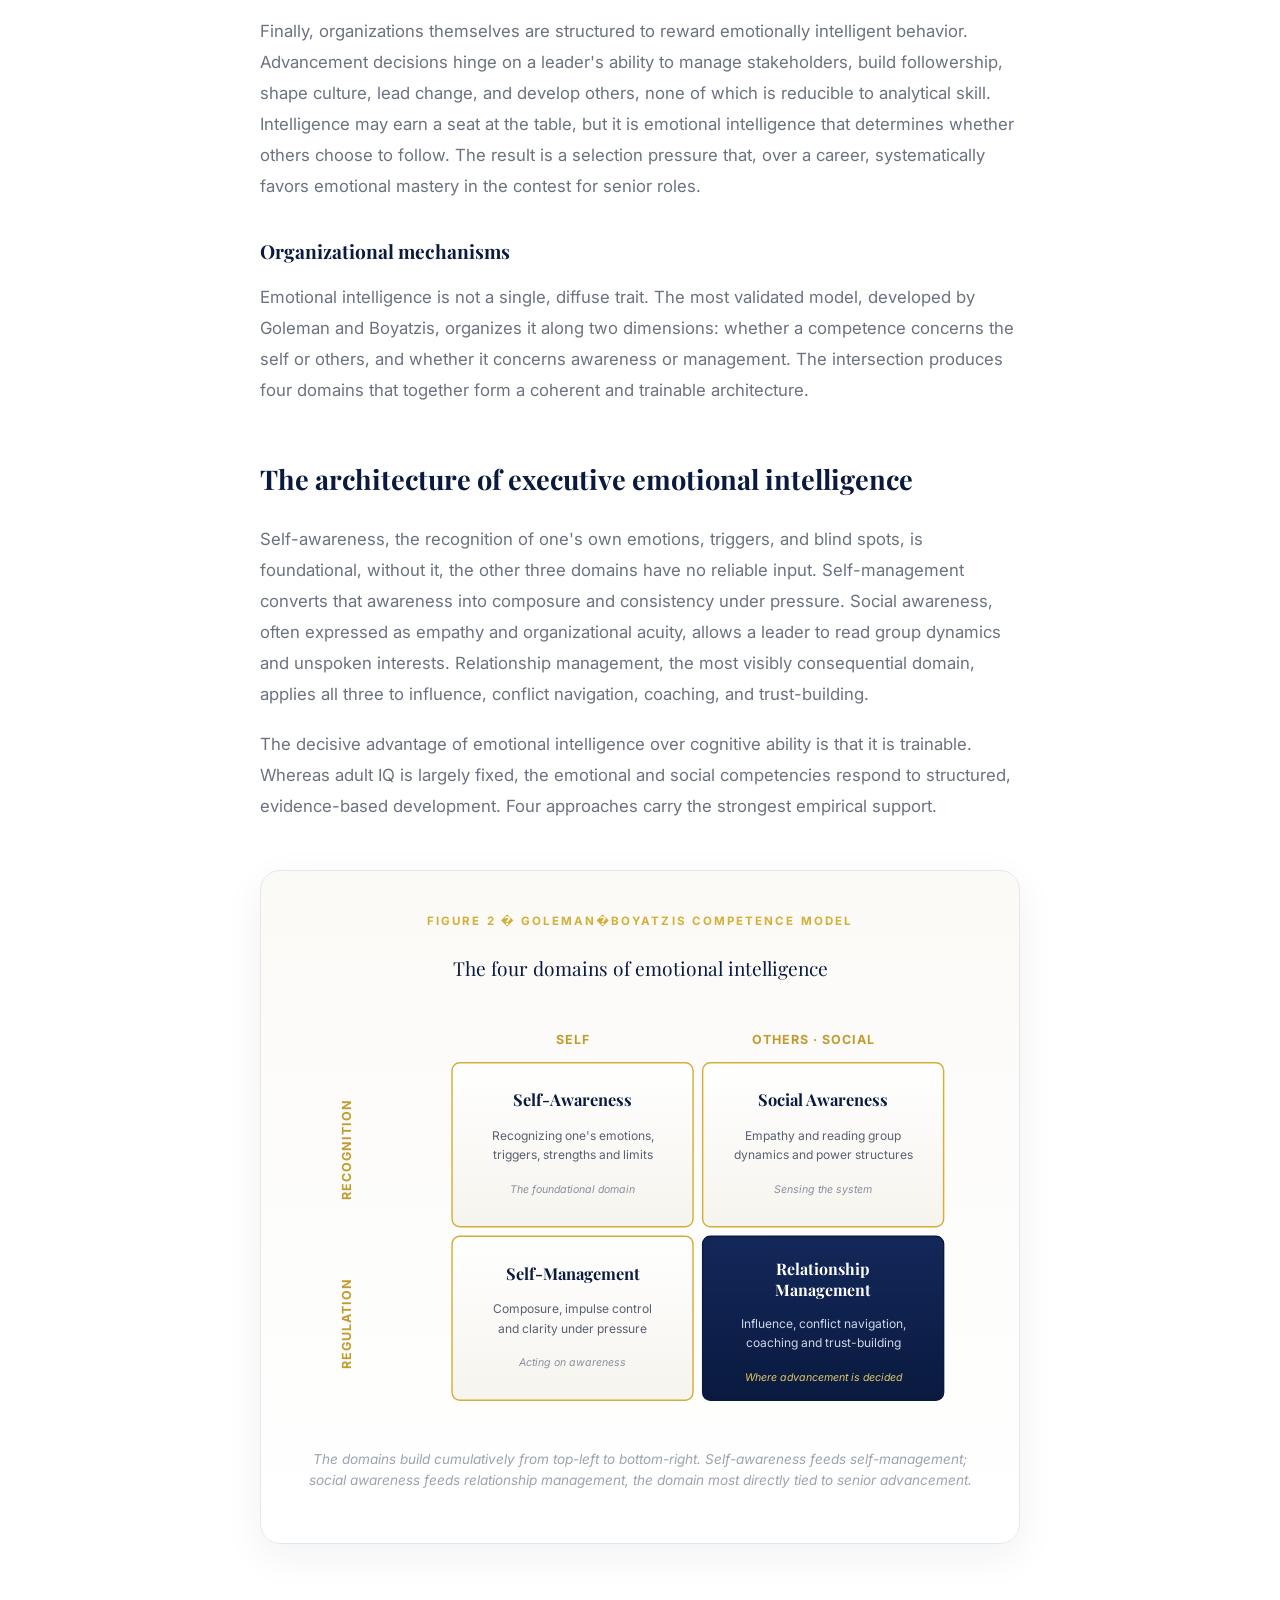
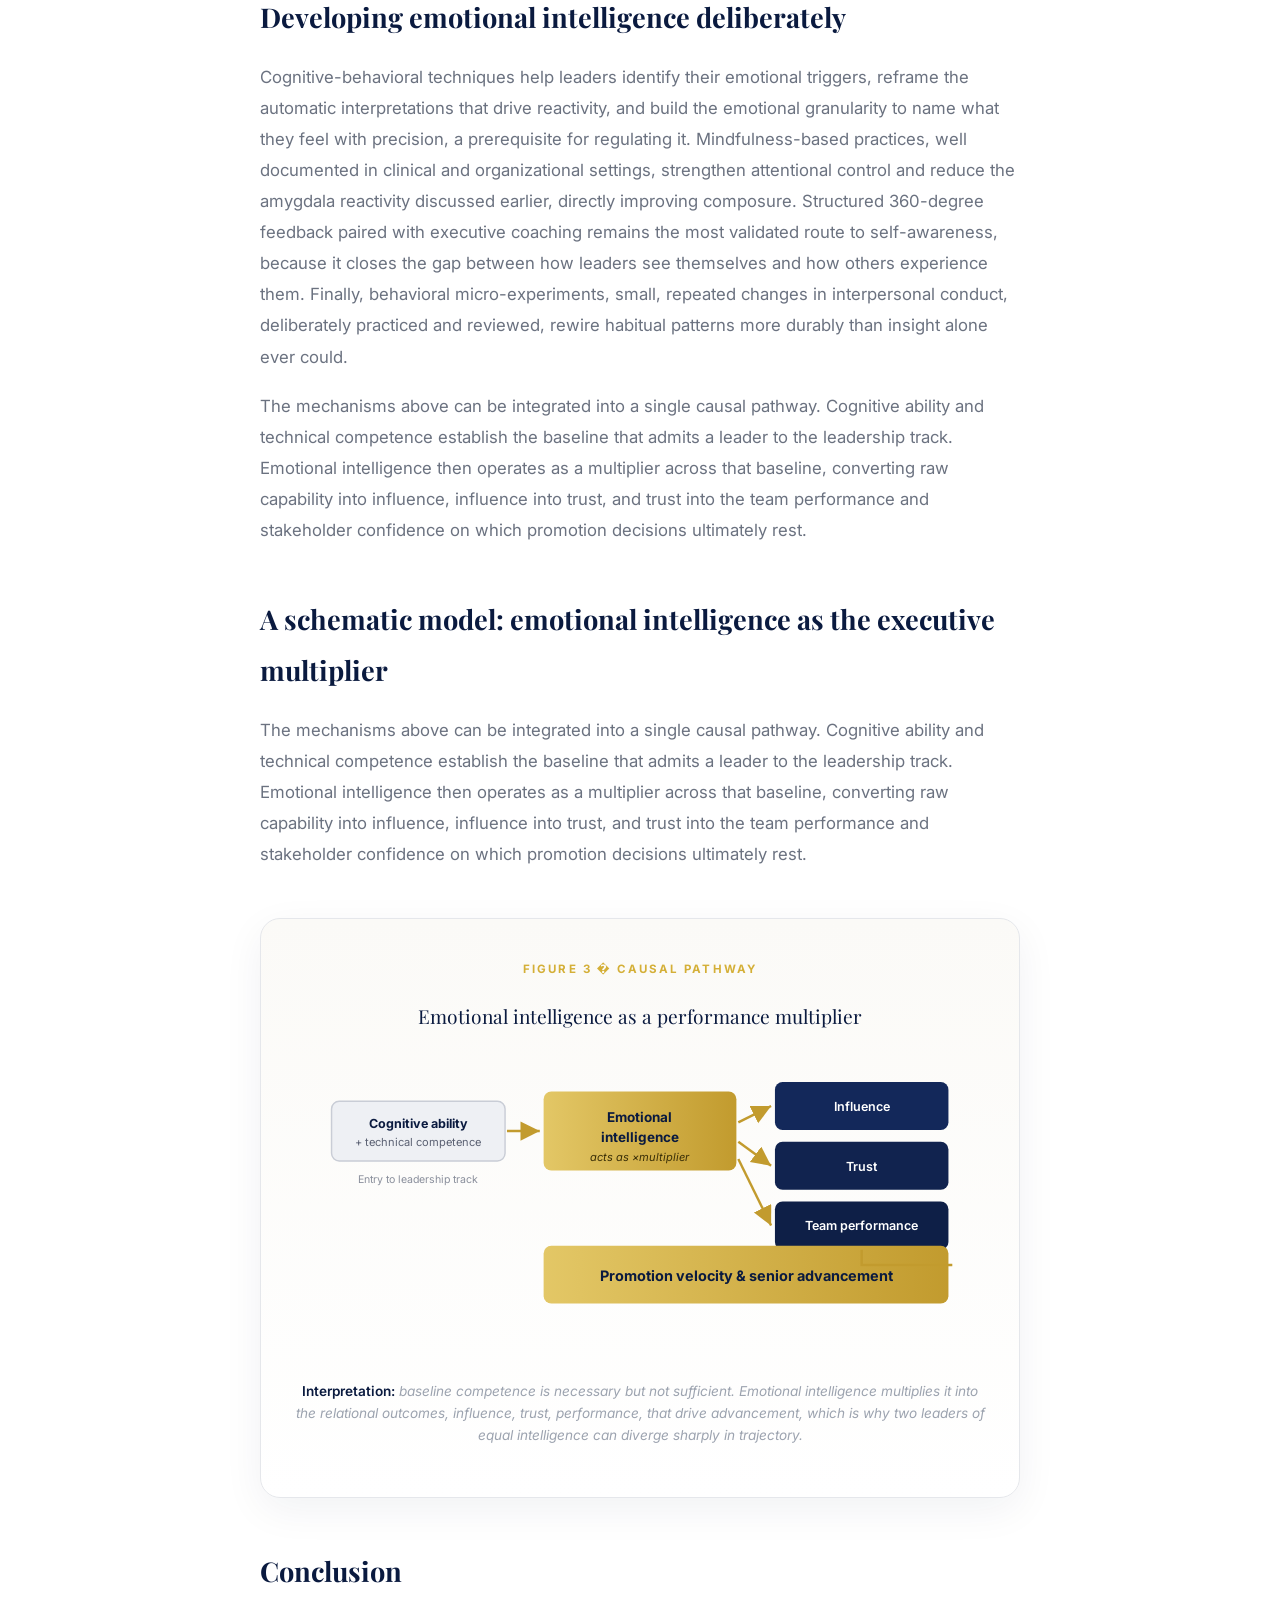
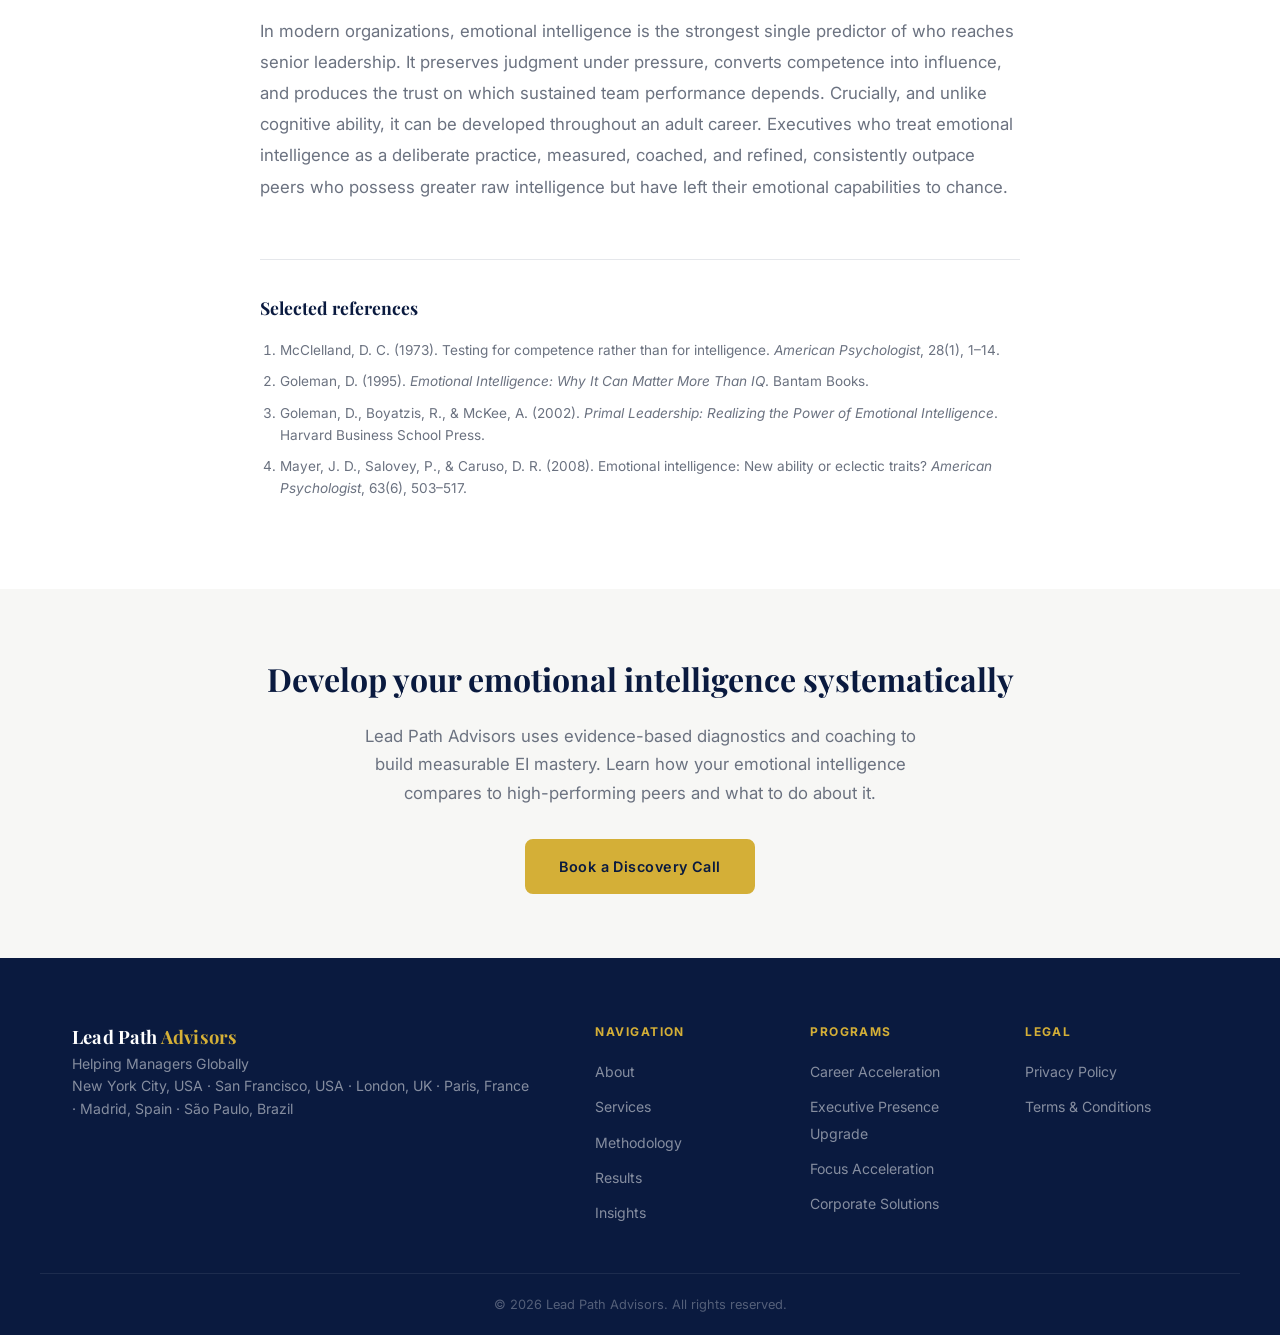
==== commit 8a6228b1: "Replace 'The Executive Edge' with 'Lead Path Advisors' throughout site - Updated all HTML title tags" ====
--- a/article1.html
+++ b/article1.html
@@ -18,14 +18,14 @@
   <!-- Open Graph -->
   <meta property="og:type"        content="article" />
   <meta property="og:url"         content="https://leadpathadvisors.com/article1.html" />
-  <meta property="og:title"       content="Why Emotional Intelligence Outpredicts IQ | The Executive Edge" />
+  <meta property="og:title"       content="Why Emotional Intelligence Outpredicts IQ | Lead Path Advisors" />
   <meta property="og:description" content="Discover why emotional intelligence outpredicts IQ in executive advancement. Learn the science-backed mechanisms and develop your EI deliberately." />
   <meta property="og:image"       content="https://leadpathadvisors.com/og-image.jpg" />
   <meta property="og:locale"      content="en_GB" />
 
   <!-- Twitter Card -->
   <meta name="twitter:card"        content="summary_large_image" />
-  <meta name="twitter:title"       content="Why Emotional Intelligence Outpredicts IQ | The Executive Edge" />
+  <meta name="twitter:title"       content="Why Emotional Intelligence Outpredicts IQ | Lead Path Advisors" />
   <meta name="twitter:description" content="The neurocognitive science of emotional intelligence and its role in executive advancement and leadership success." />
   <meta name="twitter:image"       content="https://leadpathadvisors.com/og-image.jpg" />
   <link rel="preconnect" href="https://fonts.googleapis.com" />
@@ -92,11 +92,11 @@
     "image": "https://leadpathadvisors.com/og-image.jpg",
     "author": {
       "@type": "Organization",
-      "name": "The Executive Edge"
+      "name": "Lead Path Advisors"
     },
     "publisher": {
       "@type": "Organization",
-      "name": "The Executive Edge",
+      "name": "Lead Path Advisors",
       "logo": {
         "@type": "ImageObject",
         "url": "https://leadpathadvisors.com/logo.png"
@@ -414,7 +414,7 @@
   <section class="article-cta">
     <div class="container">
       <h2>Develop your emotional intelligence systematically</h2>
-      <p data-i18n="a1_cta_p">The Executive Edge uses evidence-based diagnostics and coaching to build measurable EI mastery. Learn how your emotional intelligence compares to high-performing peers and what to do about it.</p>
+      <p data-i18n="a1_cta_p">Lead Path Advisors uses evidence-based diagnostics and coaching to build measurable EI mastery. Learn how your emotional intelligence compares to high-performing peers and what to do about it.</p>
       <a href="index.html#contact" class="btn-primary">Book a Discovery Call</a>
     </div>
   </section>
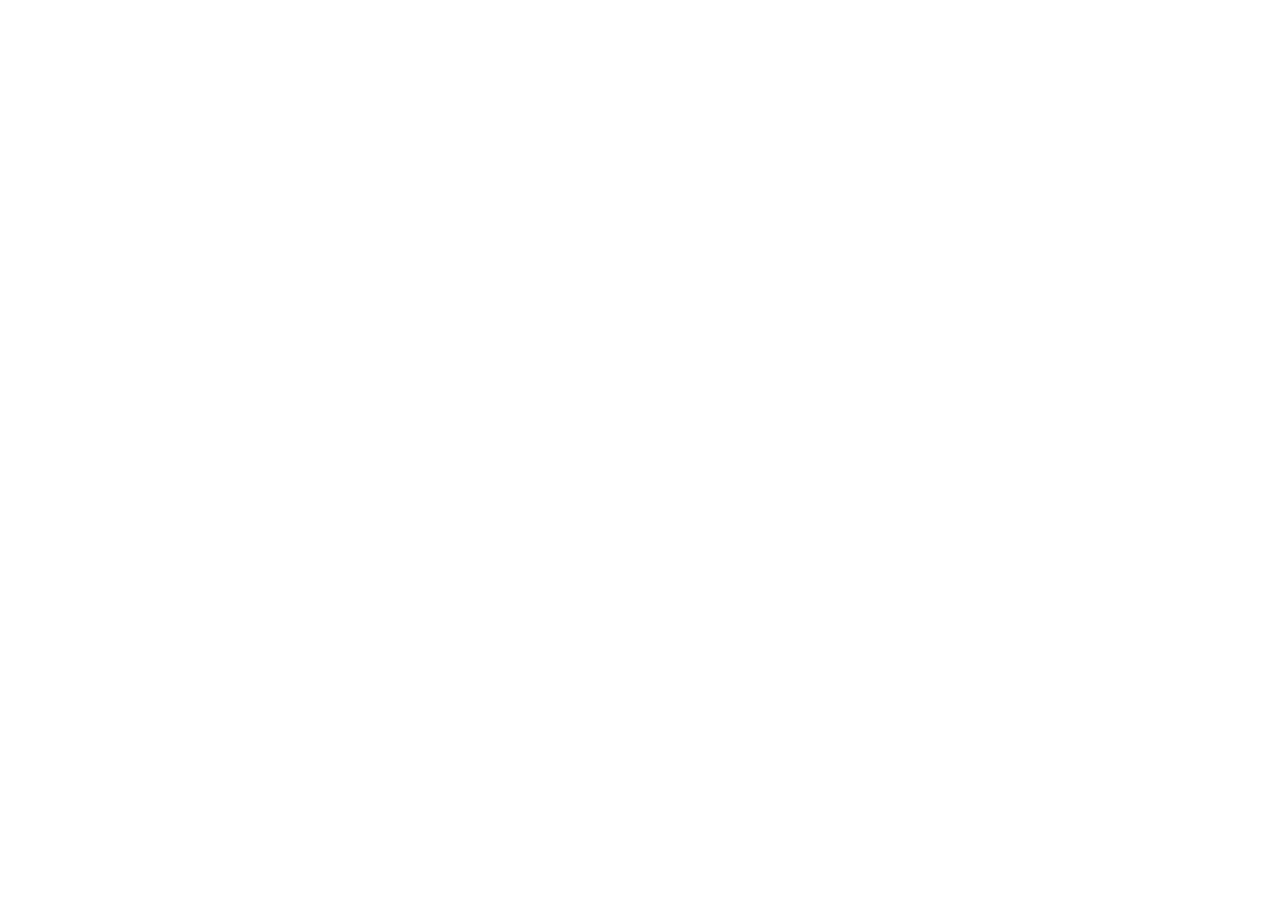
==== commit afe84b42: "Update Google Analytics Measurement ID across all pages - Old Measurement ID: G-L2P59XQEXJ - New Mea" ====
--- a/article1.html
+++ b/article1.html
@@ -3,6 +3,7 @@
 <head>
   <meta charset="UTF-8" />
   <meta name="viewport" content="width=device-width, initial-scale=1.0" />
+  <meta http-equiv="refresh" content="0;url=https://leadpathadvisors.com/why-emotional-intelligence-outpredicts-iq.html" />
   <title>Why Emotional Intelligence Outpredicts IQ in Executive Leadership | Career Advancement Guide</title>
   <meta name="description" content="Discover why emotional intelligence outpredicts IQ in executive advancement. Explore the neurocognitive mechanisms, behavioral evidence, and organizational factors that drive leadership success and career acceleration." />
   <meta name="robots" content="index, follow" />
@@ -136,13 +137,13 @@
   </script>
 
   <!-- Google tag (gtag.js) -->
-  <script async src="https://www.googletagmanager.com/gtag/js?id=G-L2P59XQEXJ"></script>
+  <script async src="https://www.googletagmanager.com/gtag/js?id=G-QB9WN0DEQQ"></script>
   <script>
     window.dataLayer = window.dataLayer || [];
     function gtag(){dataLayer.push(arguments);}
     gtag('js', new Date());
 
-    gtag('config', 'G-L2P59XQEXJ');
+    gtag('config', 'G-QB9WN0DEQQ');
   </script>
 </head>
 <body>
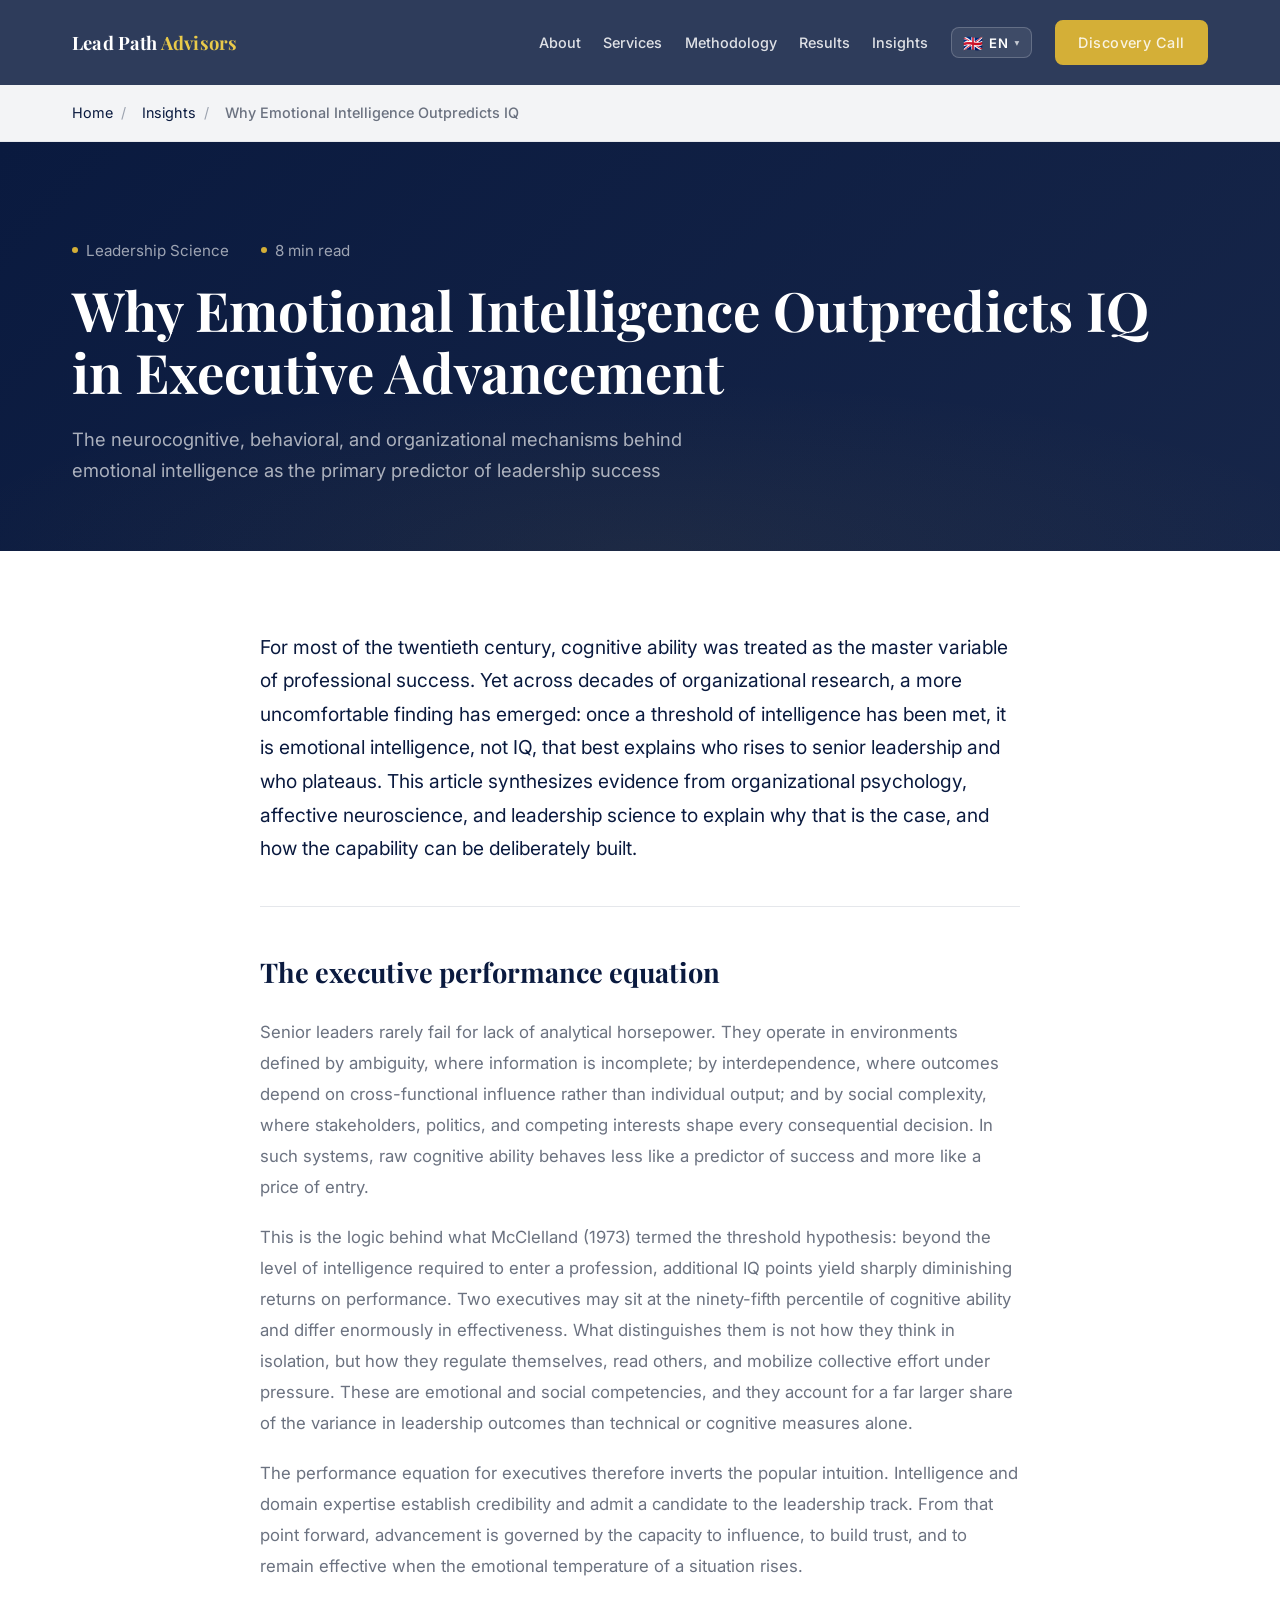
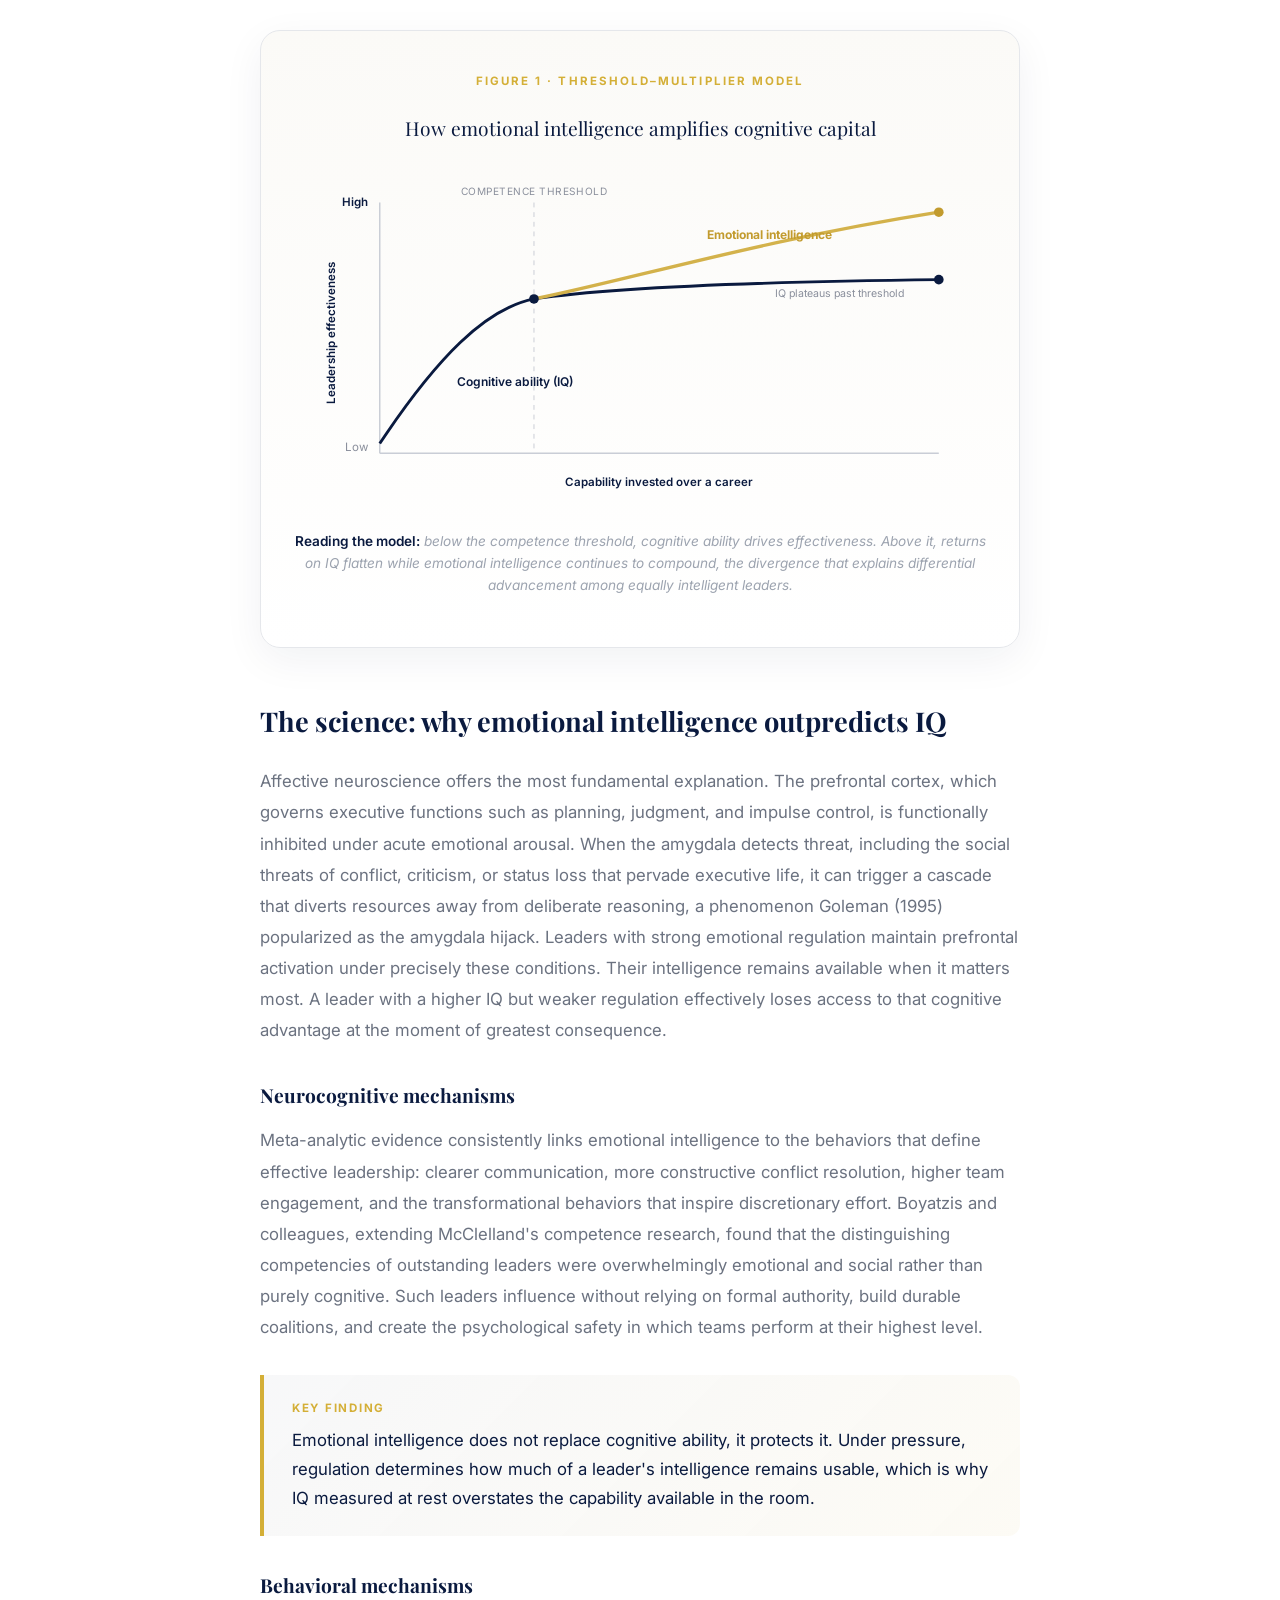
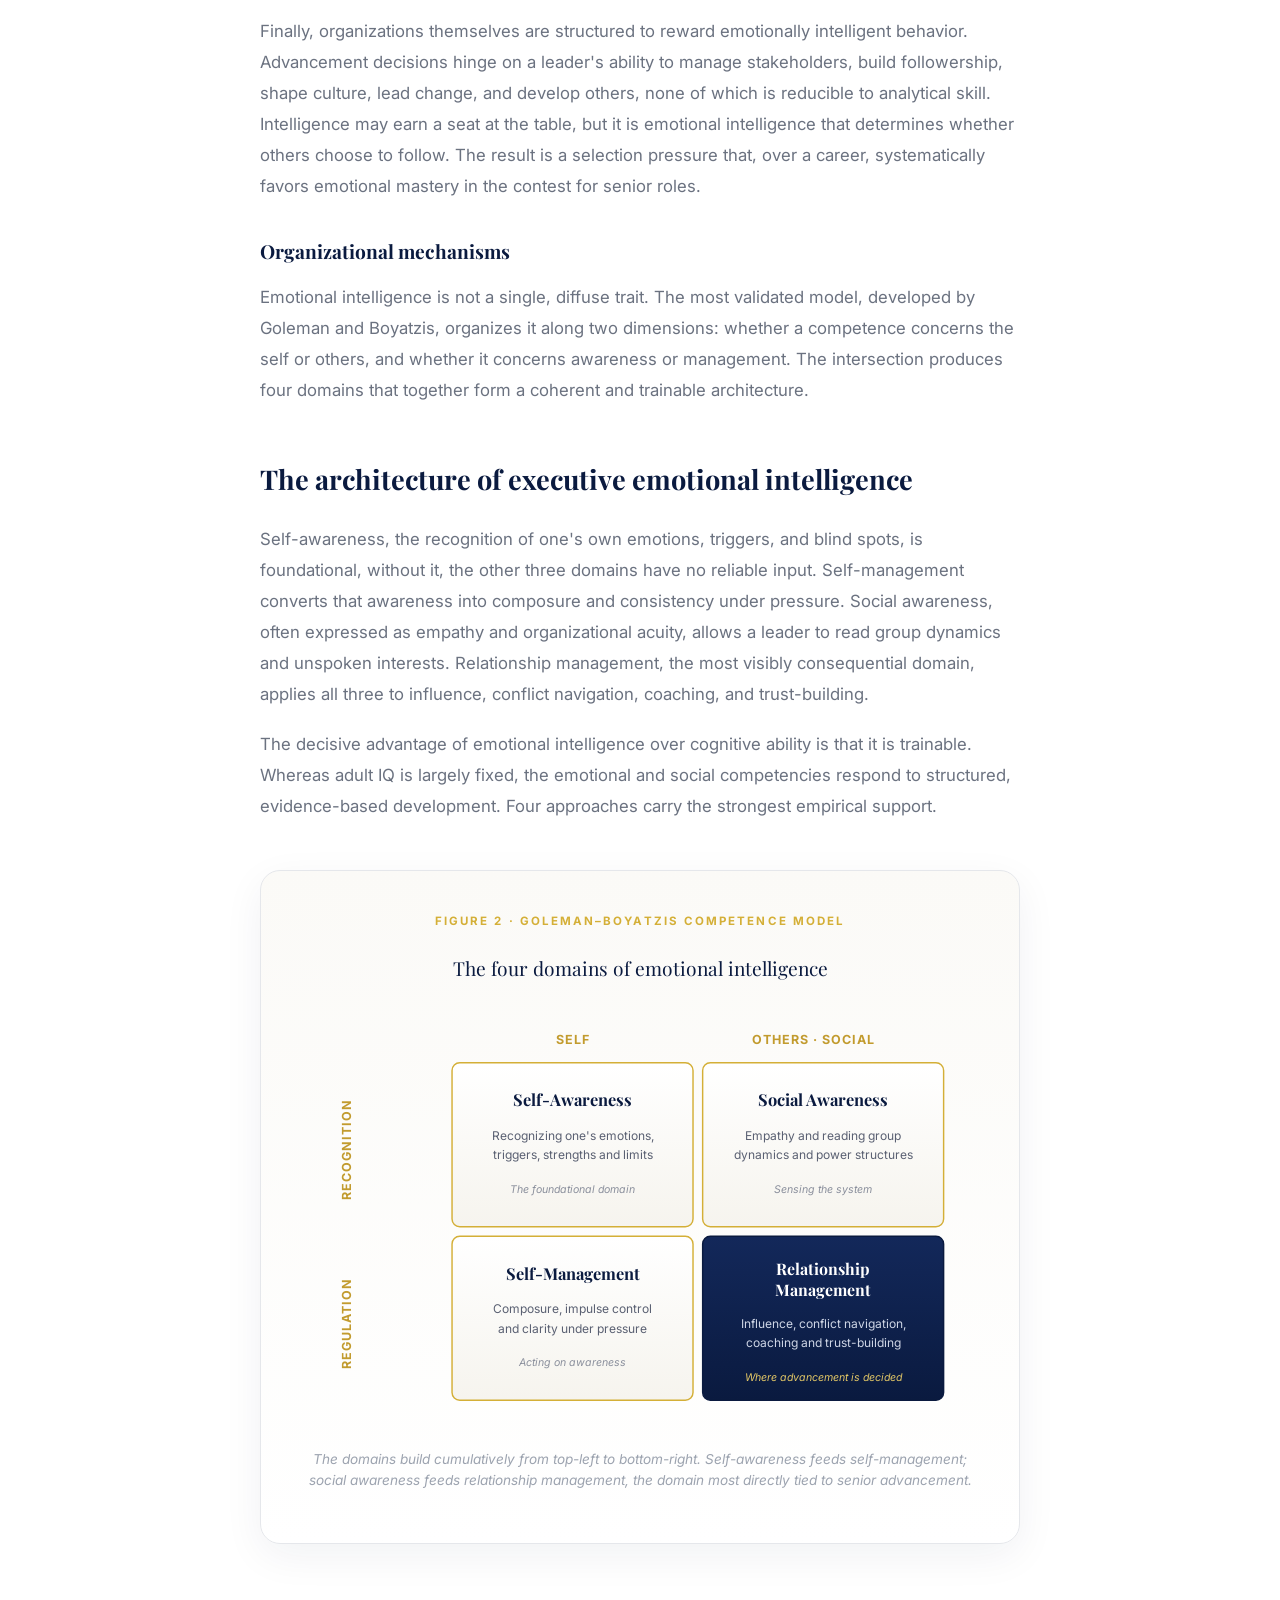
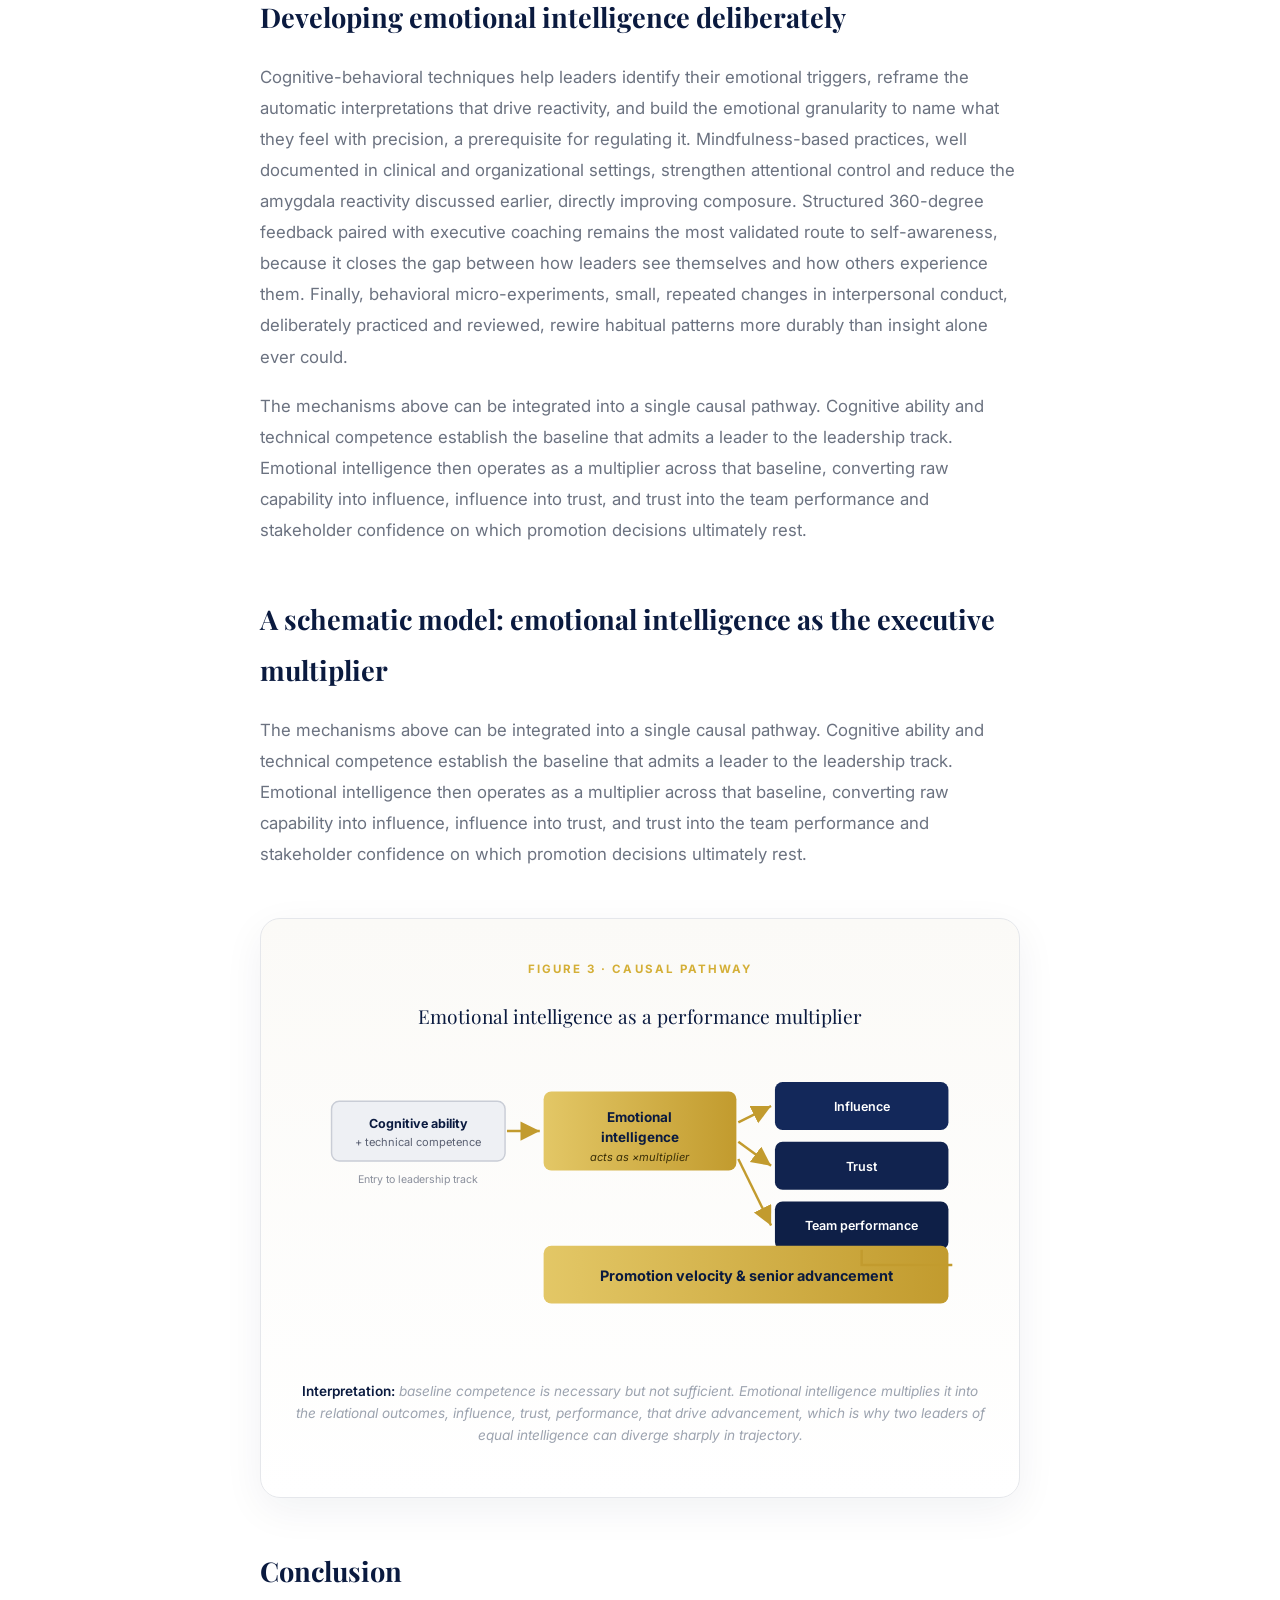
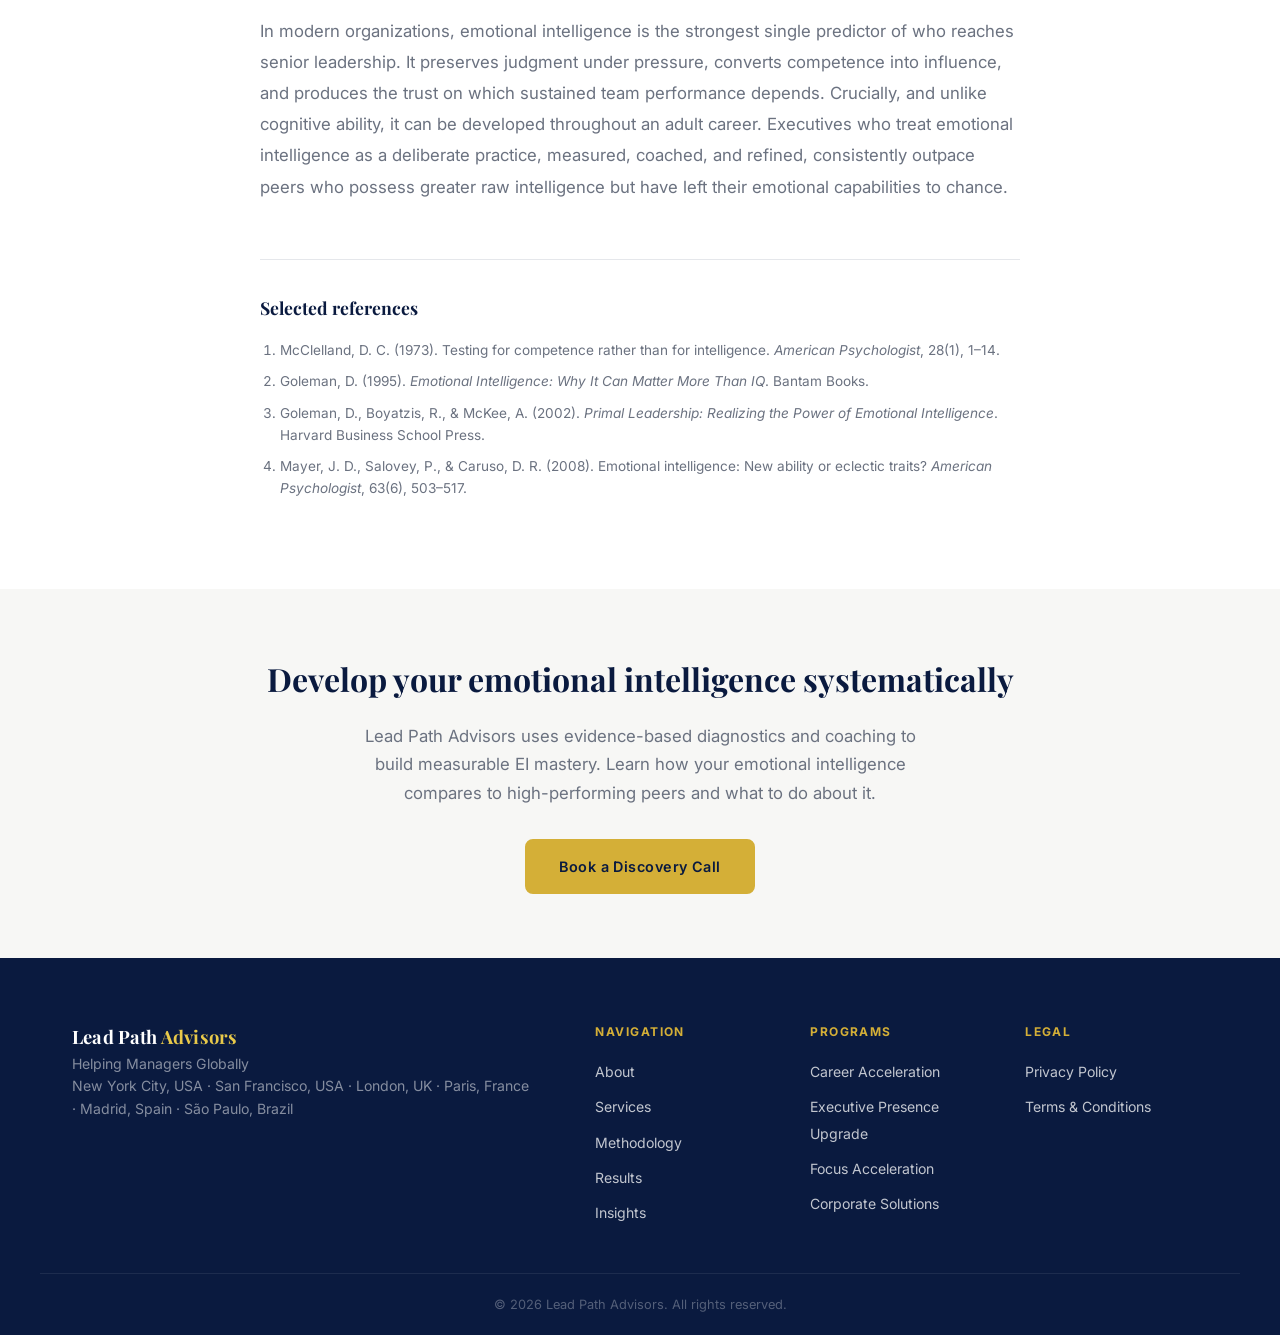
==== commit 874b77b4: "Fix critical and high-priority code optimization issues CRITICAL FIXES: - Remove unused formspree-id" ====
--- a/article1.html
+++ b/article1.html
@@ -3,22 +3,21 @@
 <head>
   <meta charset="UTF-8" />
   <meta name="viewport" content="width=device-width, initial-scale=1.0" />
-  <meta http-equiv="refresh" content="0;url=https://leadpathadvisors.com/why-emotional-intelligence-outpredicts-iq.html" />
   <title>Why Emotional Intelligence Outpredicts IQ in Executive Leadership | Career Advancement Guide</title>
   <meta name="description" content="Discover why emotional intelligence outpredicts IQ in executive advancement. Explore the neurocognitive mechanisms, behavioral evidence, and organizational factors that drive leadership success and career acceleration." />
   <meta name="robots" content="index, follow" />
-  <link rel="canonical" href="https://leadpathadvisors.com/article1.html" />
+  <link rel="canonical" href="https://leadpathadvisors.com/why-emotional-intelligence-outpredicts-iq.html" />
 
   <!-- hreflang for multi-language SEO -->
-  <link rel="alternate" hreflang="en" href="https://leadpathadvisors.com/article1.html" />
-  <link rel="alternate" hreflang="pt" href="https://leadpathadvisors.com/article1.html?lang=pt" />
-  <link rel="alternate" hreflang="es" href="https://leadpathadvisors.com/article1.html?lang=es" />
-  <link rel="alternate" hreflang="fr" href="https://leadpathadvisors.com/article1.html?lang=fr" />
-  <link rel="alternate" hreflang="x-default" href="https://leadpathadvisors.com/article1.html" />
+  <link rel="alternate" hreflang="en" href="https://leadpathadvisors.com/why-emotional-intelligence-outpredicts-iq.html" />
+  <link rel="alternate" hreflang="pt" href="https://leadpathadvisors.com/why-emotional-intelligence-outpredicts-iq.html?lang=pt" />
+  <link rel="alternate" hreflang="es" href="https://leadpathadvisors.com/why-emotional-intelligence-outpredicts-iq.html?lang=es" />
+  <link rel="alternate" hreflang="fr" href="https://leadpathadvisors.com/why-emotional-intelligence-outpredicts-iq.html?lang=fr" />
+  <link rel="alternate" hreflang="x-default" href="https://leadpathadvisors.com/why-emotional-intelligence-outpredicts-iq.html" />
 
   <!-- Open Graph -->
   <meta property="og:type"        content="article" />
-  <meta property="og:url"         content="https://leadpathadvisors.com/article1.html" />
+  <meta property="og:url"         content="https://leadpathadvisors.com/why-emotional-intelligence-outpredicts-iq.html" />
   <meta property="og:title"       content="Why Emotional Intelligence Outpredicts IQ | Lead Path Advisors" />
   <meta property="og:description" content="Discover why emotional intelligence outpredicts IQ in executive advancement. Learn the science-backed mechanisms and develop your EI deliberately." />
   <meta property="og:image"       content="https://leadpathadvisors.com/og-image.jpg" />
@@ -91,10 +90,17 @@
     "headline": "Why Emotional Intelligence Outpredicts IQ in Executive Advancement",
     "description": "Discover why emotional intelligence outpredicts IQ in executive advancement. Explore the neurocognitive mechanisms, behavioral evidence, and organizational factors.",
     "image": "https://leadpathadvisors.com/og-image.jpg",
-    "author": {
-      "@type": "Organization",
-      "name": "Lead Path Advisors"
-    },
+    "author": [
+      {
+        "@type": "Person",
+        "name": "David Furtado",
+        "description": "Senior Executive Career Strategist"
+      },
+      {
+        "@type": "Organization",
+        "name": "Lead Path Advisors"
+      }
+    ],
     "publisher": {
       "@type": "Organization",
       "name": "Lead Path Advisors",
@@ -104,7 +110,14 @@
       }
     },
     "datePublished": "2024-01-15",
-    "dateModified": "2026-06-13"
+    "dateModified": "2026-06-13",
+    "mentions": [
+      { "@type": "Thing", "name": "Emotional Intelligence" },
+      { "@type": "Thing", "name": "Executive Leadership" },
+      { "@type": "Thing", "name": "Organizational Psychology" },
+      { "@type": "Thing", "name": "Neurocognitive Science" },
+      { "@type": "Thing", "name": "Career Advancement" }
+    ]
   }
   </script>
 
--- a/styles.css
+++ b/styles.css
@@ -188,7 +188,7 @@
   letter-spacing: .01em;
   white-space: nowrap;
 }
-.logo span { color: var(--gold); }
+.logo span { color: var(--gold2); }
 
 .nav-links {
   display: flex;
@@ -356,7 +356,7 @@
 .stat-label {
   display: block;
   font-size: .8rem;
-  color: rgba(255,255,255,.55);
+  color: rgba(255,255,255,.75);
   margin-top: .3rem;
   letter-spacing: .03em;
 }
@@ -1090,7 +1090,7 @@
   margin-bottom: 1rem;
 }
 .footer-col ul { display: flex; flex-direction: column; gap: .55rem; }
-.footer-col a { font-size: .88rem; color: rgba(255,255,255,.5); transition: color .2s; }
+.footer-col a { font-size: .88rem; color: rgba(255,255,255,.75); transition: color .2s; }
 .footer-col a:hover { color: var(--white); }
 
 .footer-bottom {
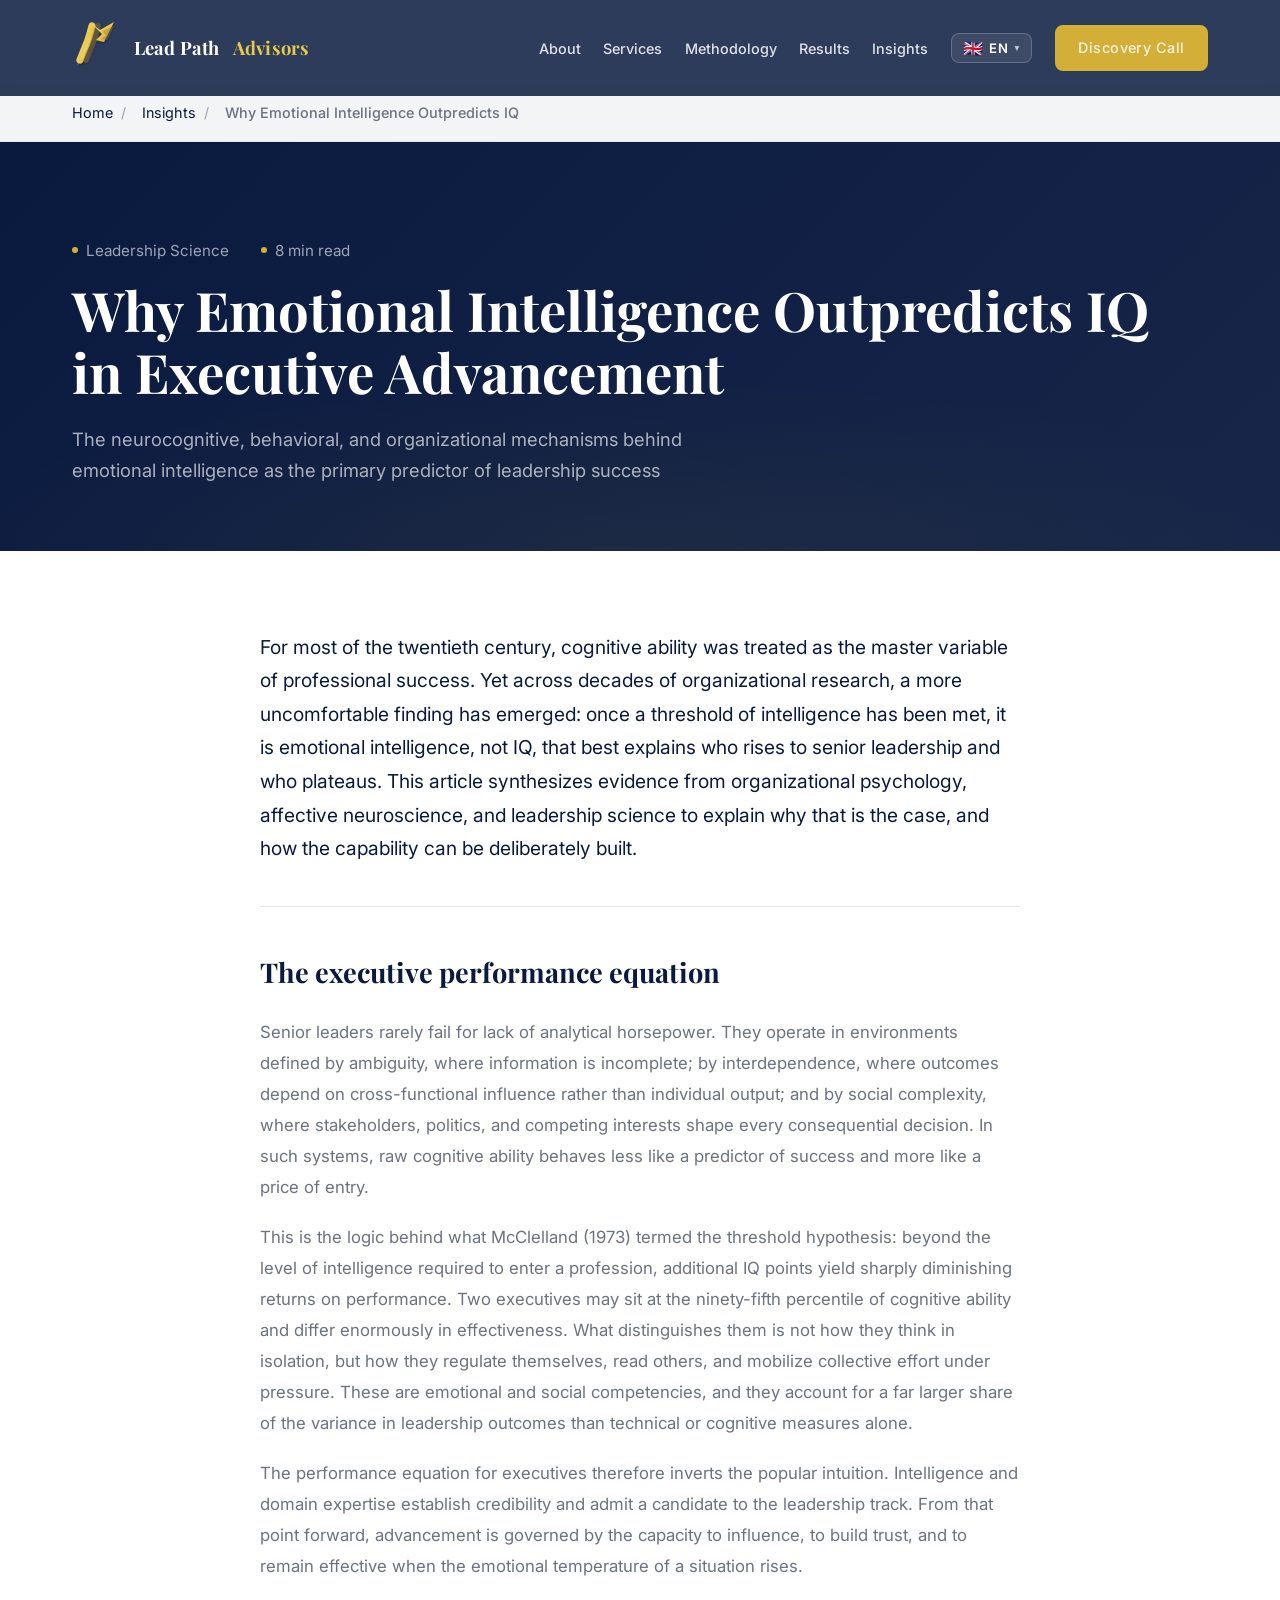
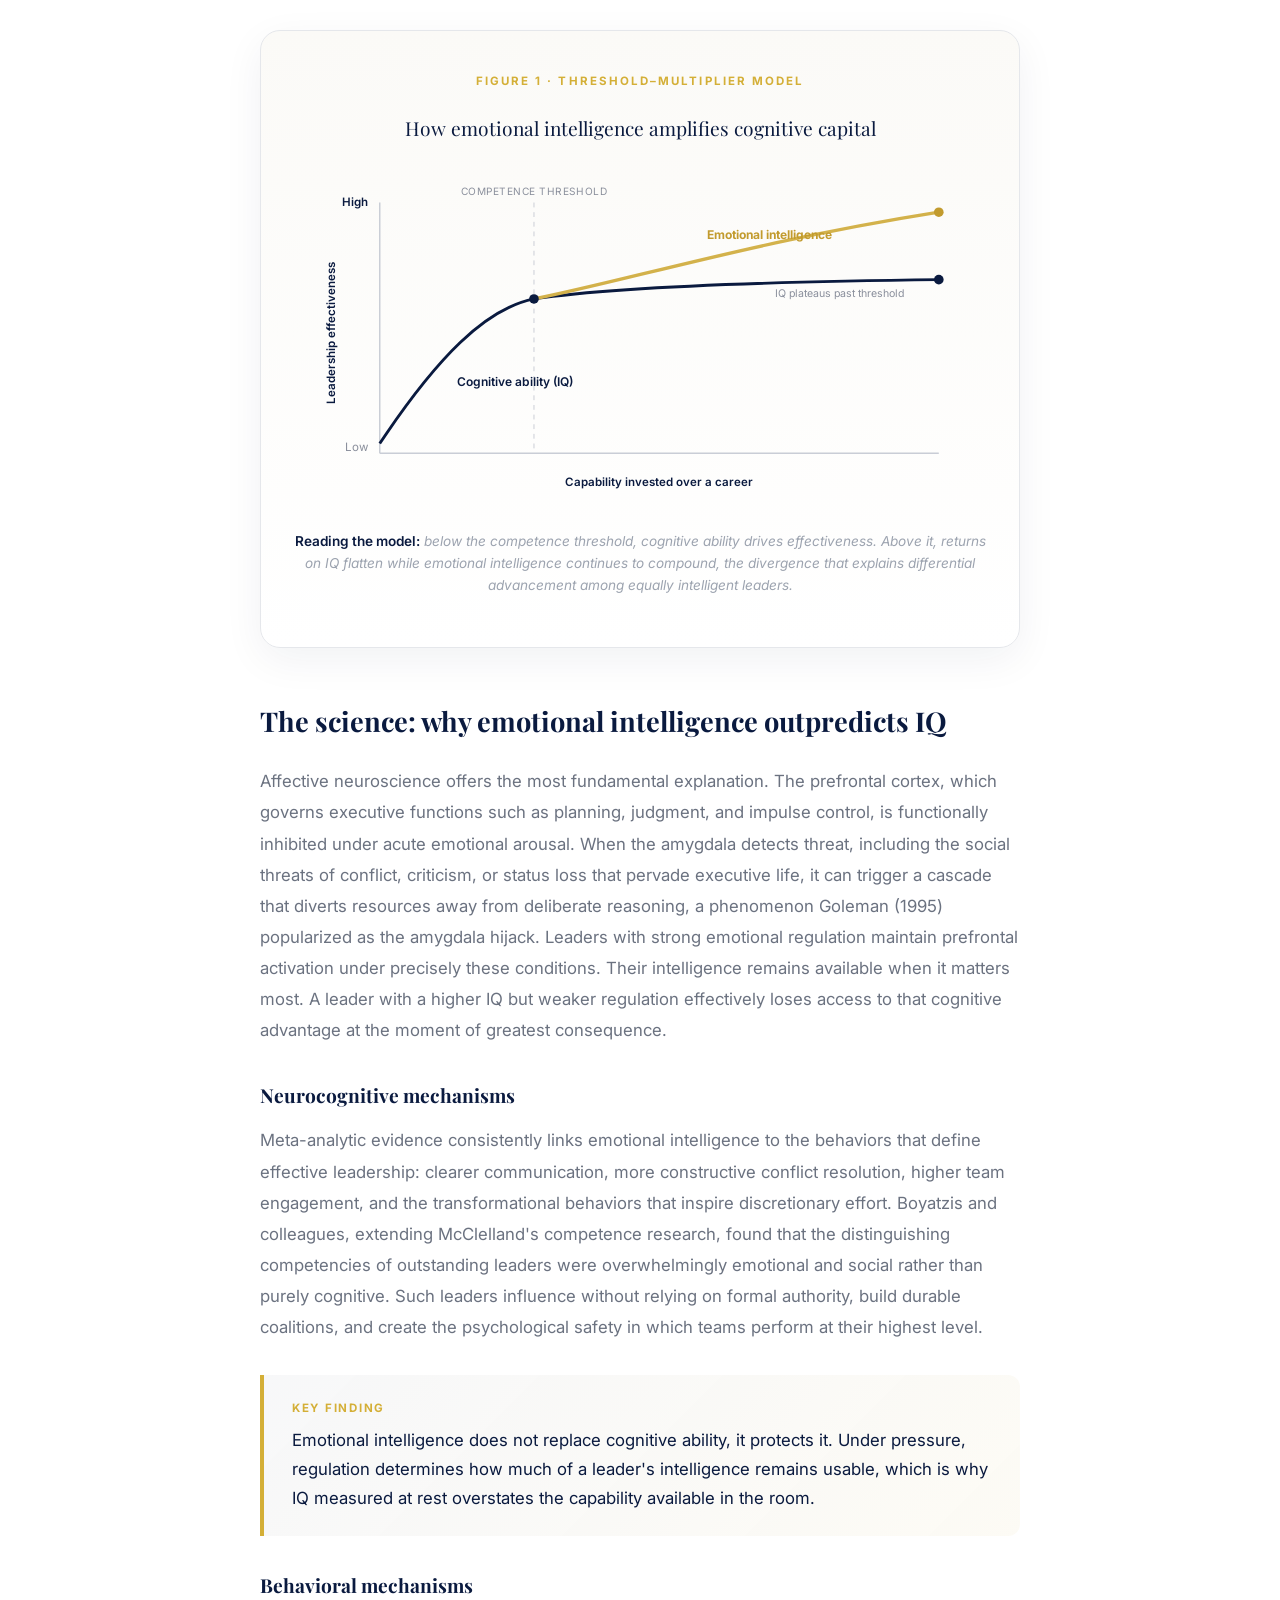
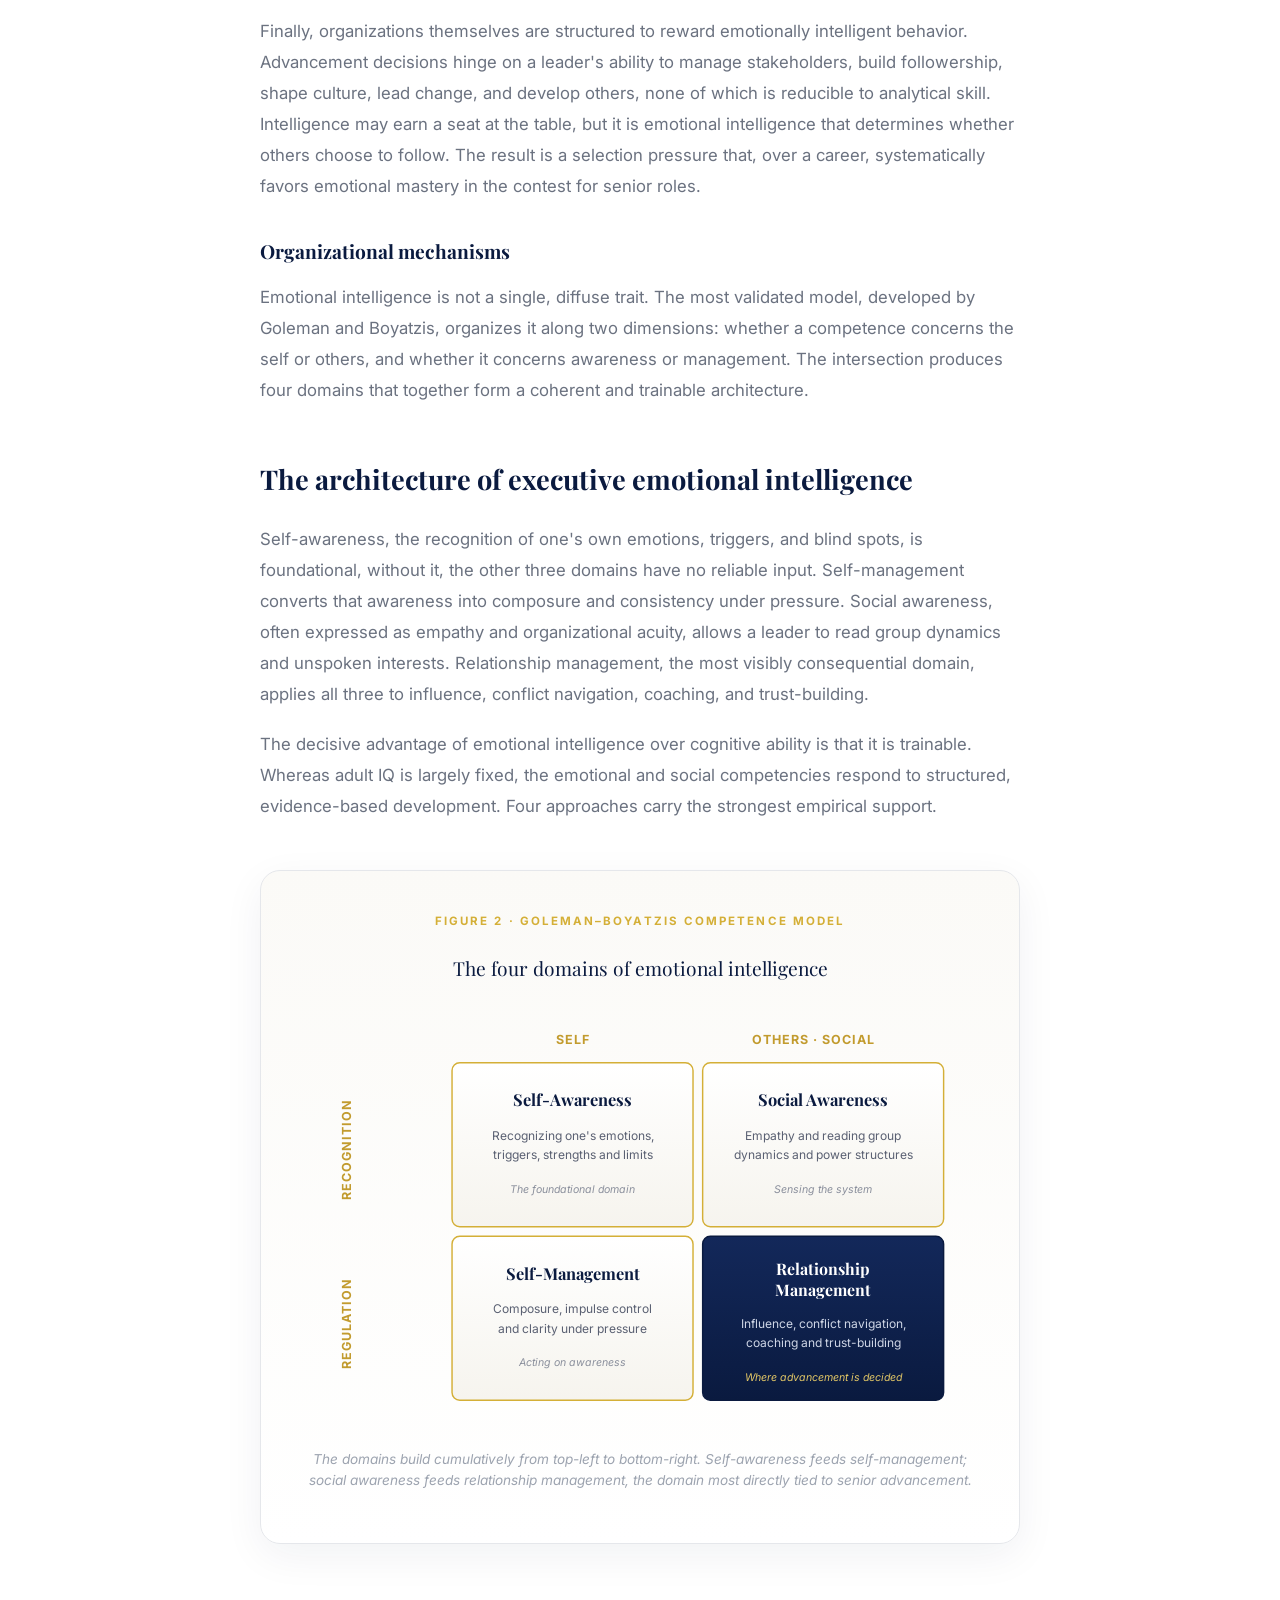
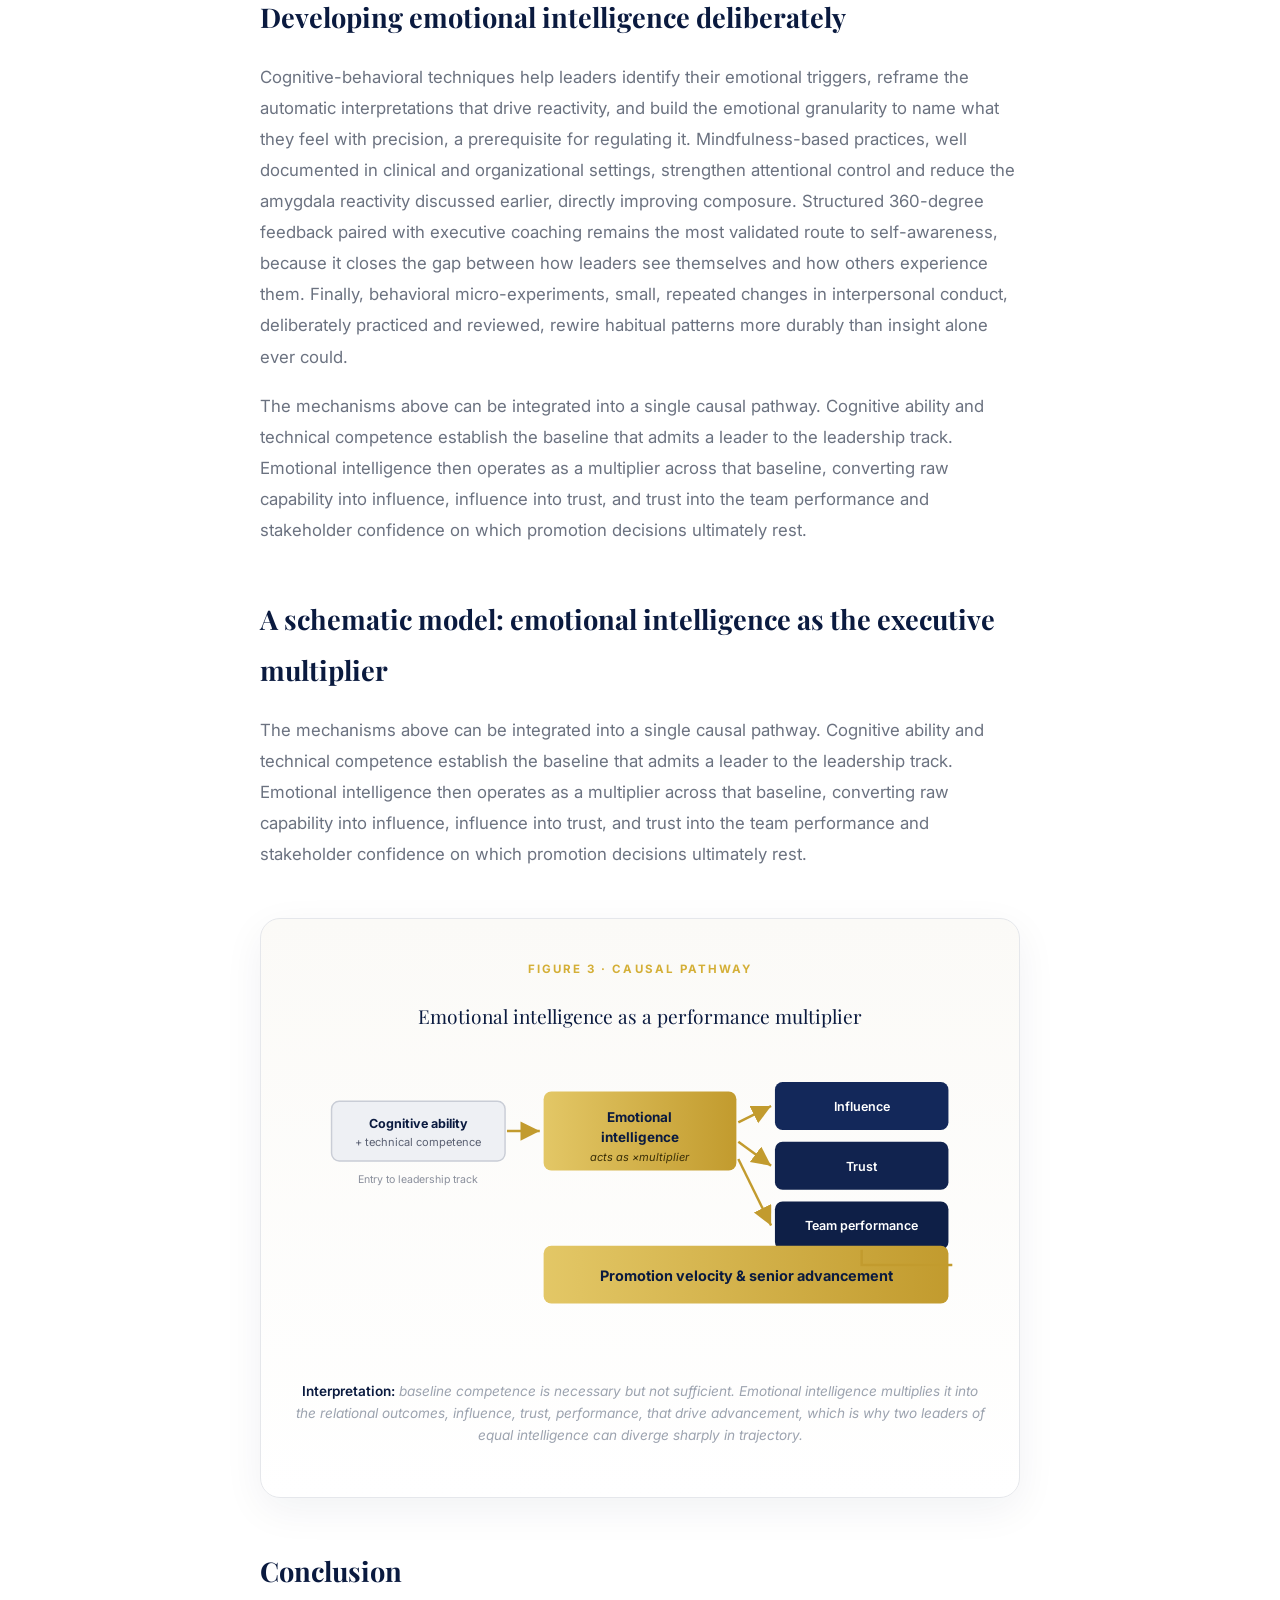
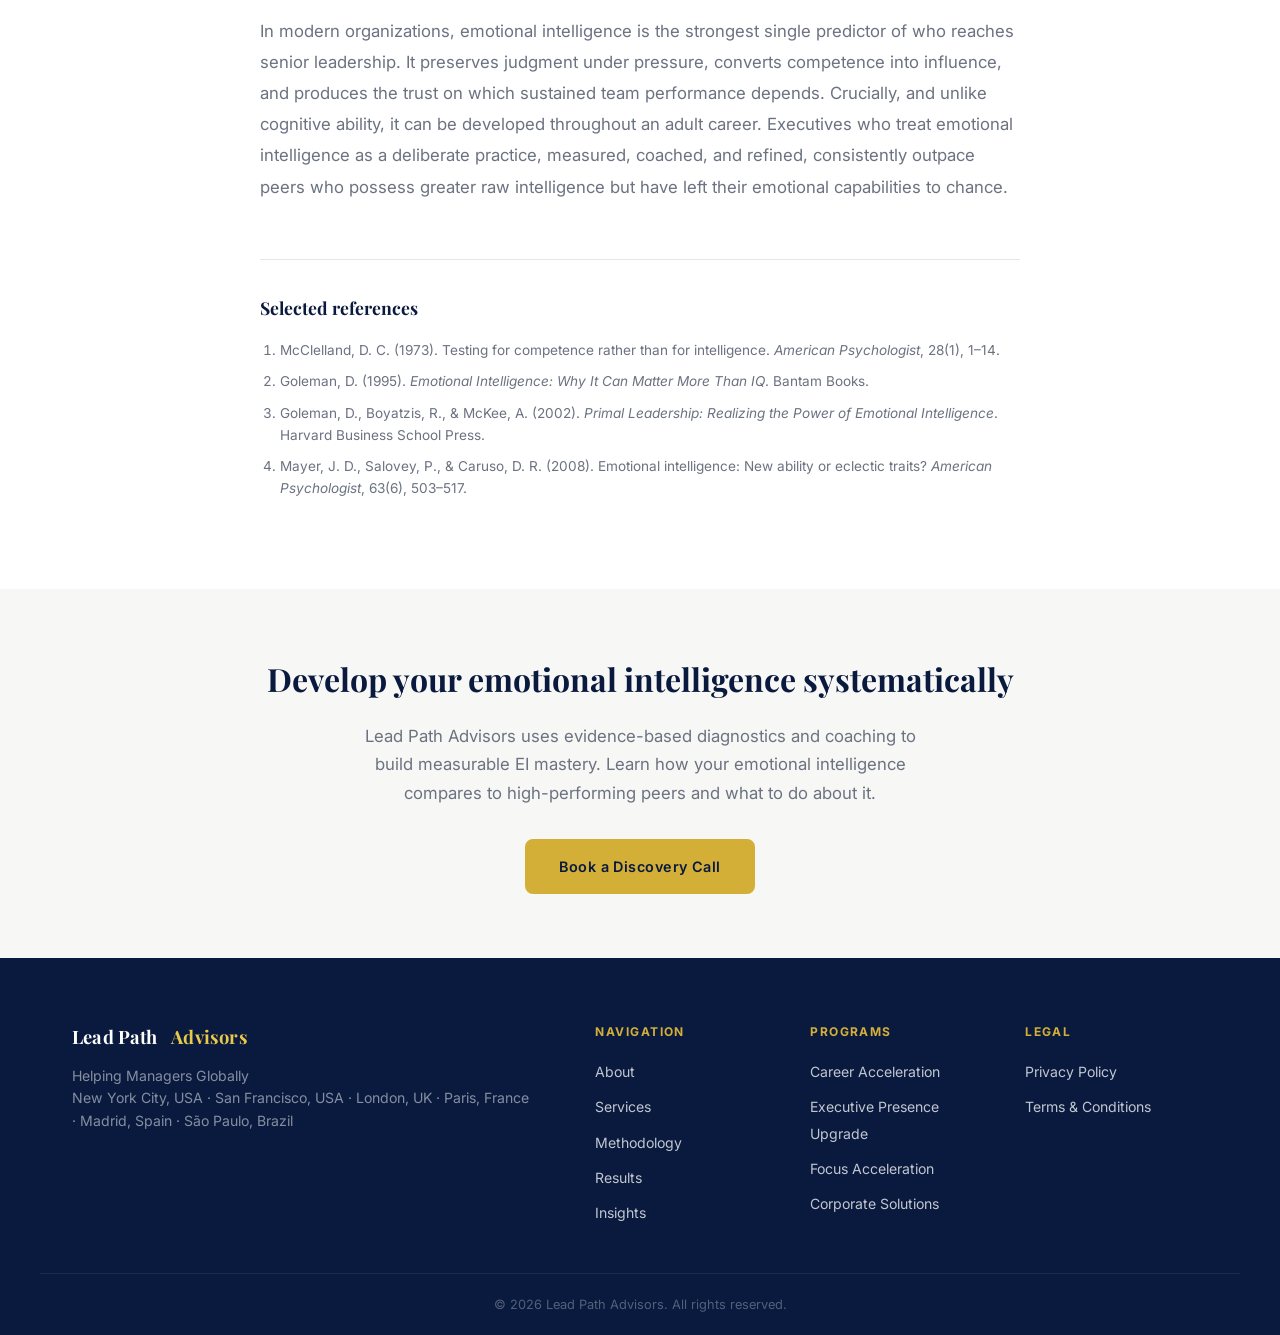
==== commit 2ea4b6a7: "Add professional growth arrow logo to all page navigation bars Add sophisticated arrow icon to navba" ====
--- a/article1.html
+++ b/article1.html
@@ -164,7 +164,35 @@
   <!-- NAV -->
   <nav id="navbar">
     <div class="nav-inner">
-      <a href="index.html" class="logo">Lead Path<span> Advisors</span></a>
+      <a href="index.html" class="logo">
+        <svg class="logo-icon" viewBox="0 0 120 140" xmlns="http://www.w3.org/2000/svg" aria-hidden="true">
+          <defs>
+            <linearGradient id="goldGrad" x1="0%" y1="0%" x2="100%" y2="100%">
+              <stop offset="0%" style="stop-color:#F4E4C1;stop-opacity:1" />
+              <stop offset="50%" style="stop-color:#E8C94A;stop-opacity:1" />
+              <stop offset="100%" style="stop-color:#D4AF37;stop-opacity:1" />
+            </linearGradient>
+            <linearGradient id="darkGold" x1="0%" y1="0%" x2="100%" y2="100%">
+              <stop offset="0%" style="stop-color:#B8860B;stop-opacity:1" />
+              <stop offset="100%" style="stop-color:#6B5D4F;stop-opacity:1" />
+            </linearGradient>
+            <filter id="shadow" x="-50%" y="-50%" width="200%" height="200%">
+              <feDropShadow dx="2" dy="4" stdDeviation="3" flood-opacity="0.3"/>
+            </filter>
+          </defs>
+          <g filter="url(#shadow)">
+            <path d="M 20 100 Q 30 75, 40 50 Q 45 35, 50 15" fill="none" stroke="url(#goldGrad)" stroke-width="18" stroke-linecap="round" stroke-linejoin="round"/>
+            <path d="M 35 100 Q 45 75, 55 50 Q 60 35, 65 15" fill="none" stroke="url(#darkGold)" stroke-width="14" stroke-linecap="round" stroke-linejoin="round" opacity="0.5"/>
+            <polygon points="50,10 75,35 60,50 80,55 105,5 70,25" fill="url(#goldGrad)"/>
+            <polygon points="65,18 85,38 72,48 88,50 105,15 75,28" fill="url(#darkGold)" opacity="0.4"/>
+            <path d="M 25 95 Q 35 70, 45 45" fill="none" stroke="rgba(255,255,255,0.3)" stroke-width="6" stroke-linecap="round" opacity="0.6"/>
+          </g>
+          <g opacity="0.5">
+            <path d="M 15 110 Q 30 85, 45 60" fill="none" stroke="url(#goldGrad)" stroke-width="3" stroke-dasharray="5,5" stroke-linecap="round"/>
+          </g>
+        </svg>
+        Lead Path<span> Advisors</span>
+      </a>
       <ul class="nav-links">
         <li><a href="index.html#about"        data-i18n="nav_about">About</a></li>
         <li><a href="index.html#services"     data-i18n="nav_services">Services</a></li>
--- a/styles.css
+++ b/styles.css
@@ -187,6 +187,16 @@
   color: var(--white);
   letter-spacing: .01em;
   white-space: nowrap;
+}
+.logo {
+  display: inline-flex;
+  align-items: center;
+  gap: 0.85rem;
+}
+.logo-icon {
+  width: 48px;
+  height: 56px;
+  flex-shrink: 0;
 }
 .logo span { color: var(--gold2); }
 
@@ -641,9 +651,9 @@
   background: var(--navy);
   border-color: var(--navy);
   color: var(--white);
-  transform: scale(1.03);
-}
-.service-card.featured:hover { transform: scale(1.03) translateY(-4px); }
+  padding: 2.75rem 2.25rem;
+}
+.service-card.featured:hover { transform: translateY(-4px); box-shadow: var(--shadow-lg); }
 
 .service-badge {
   display: inline-block;
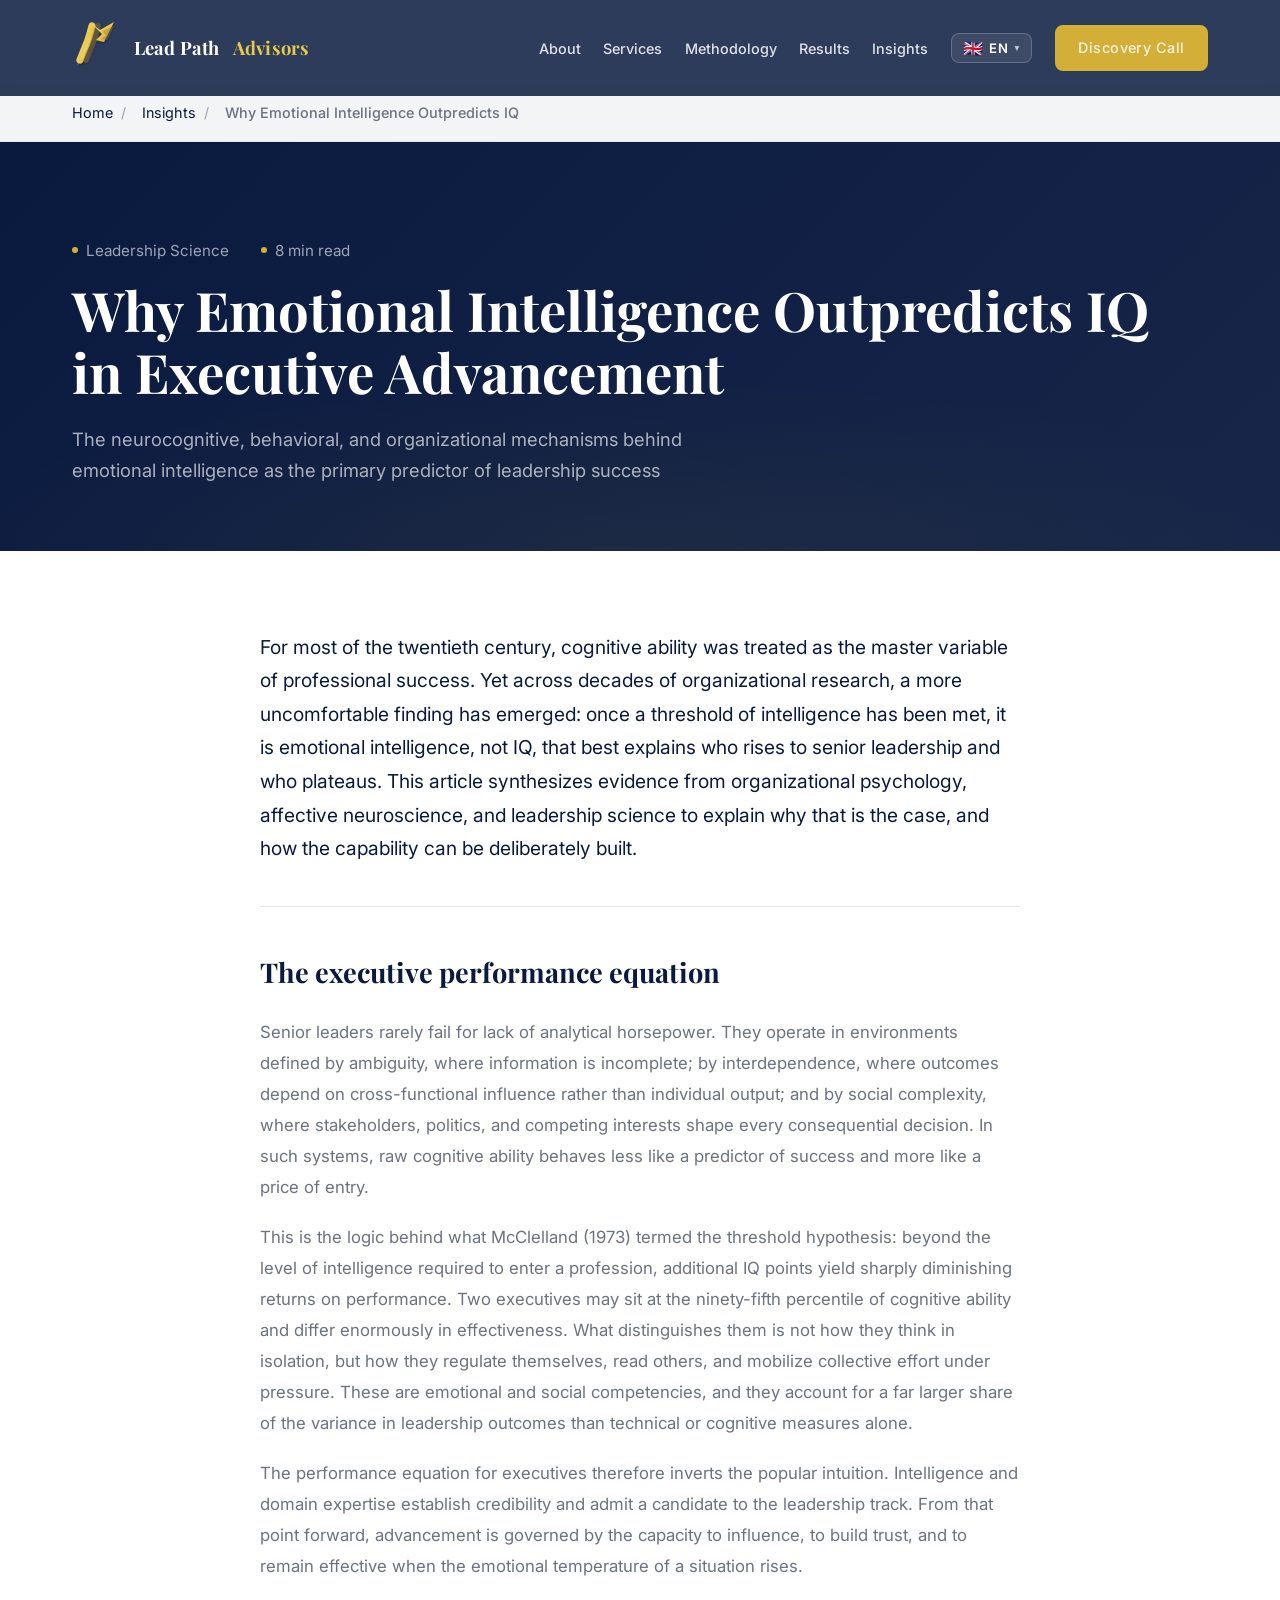
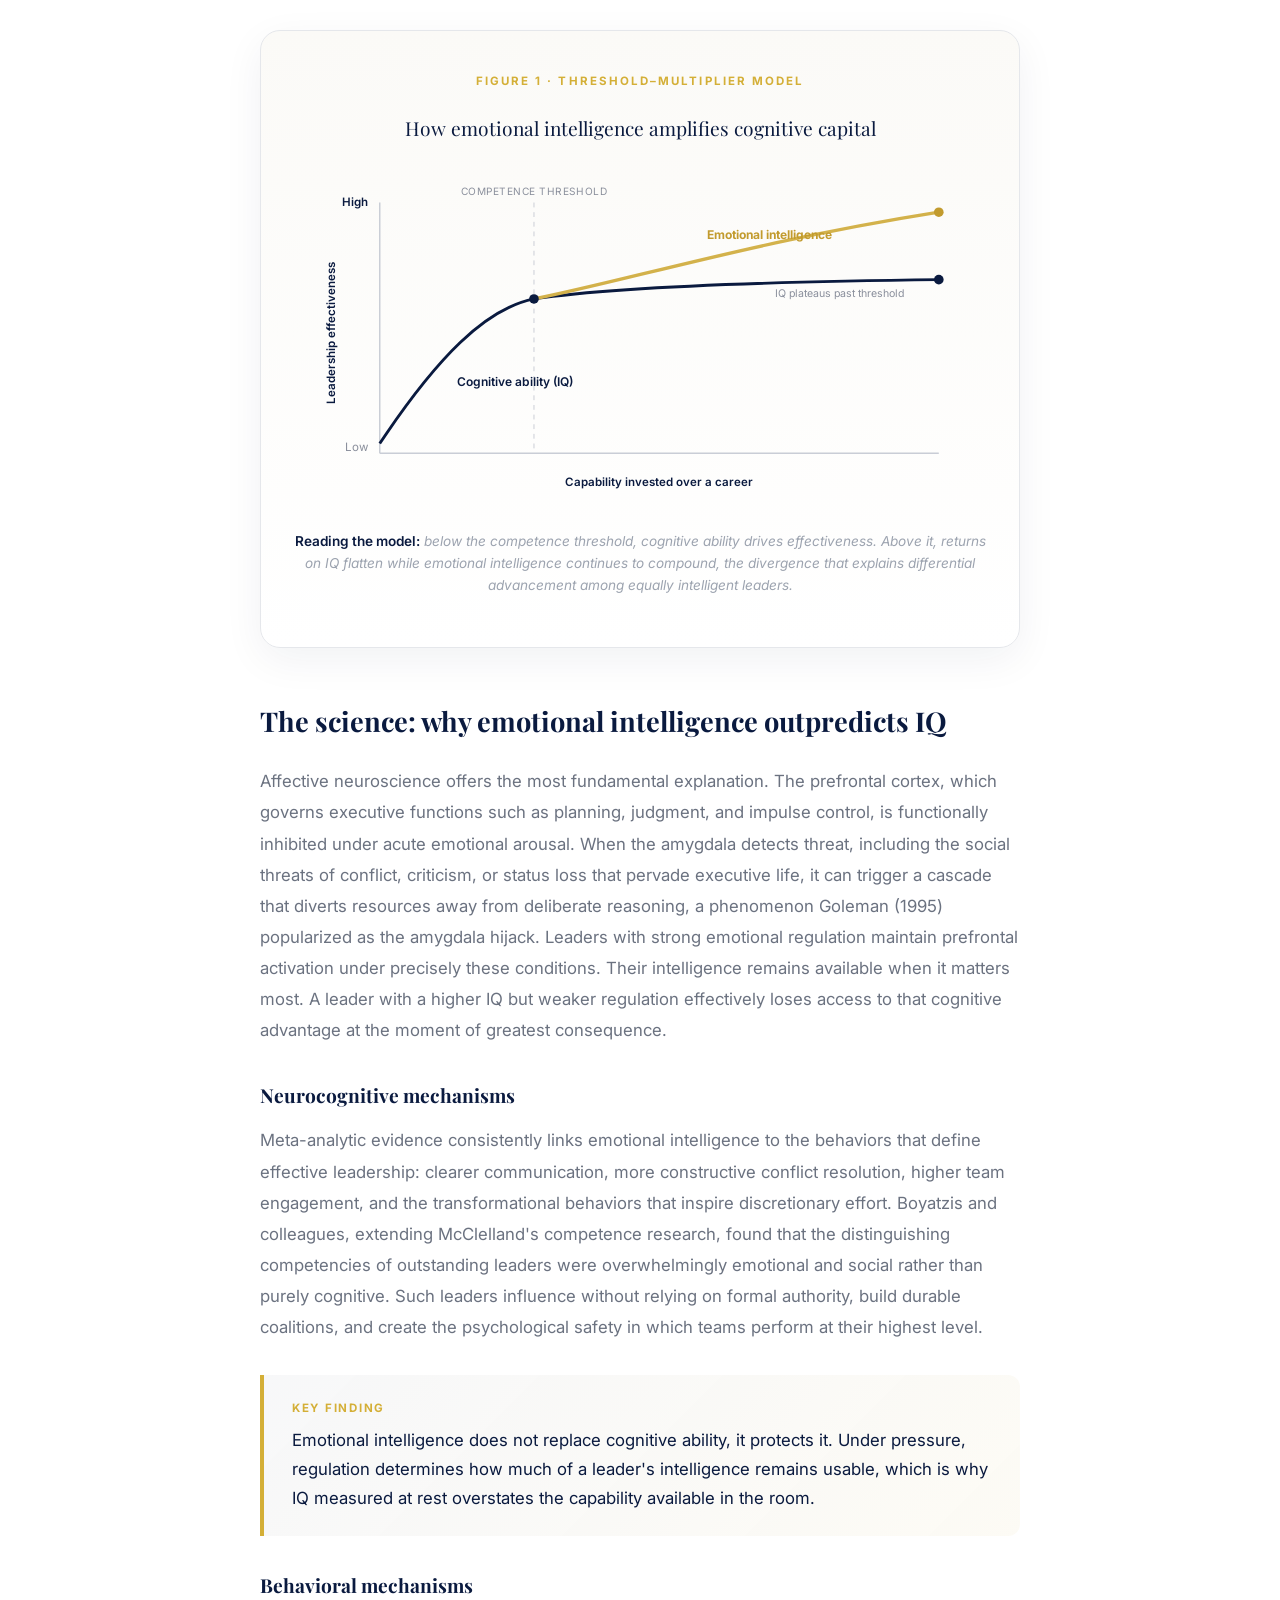
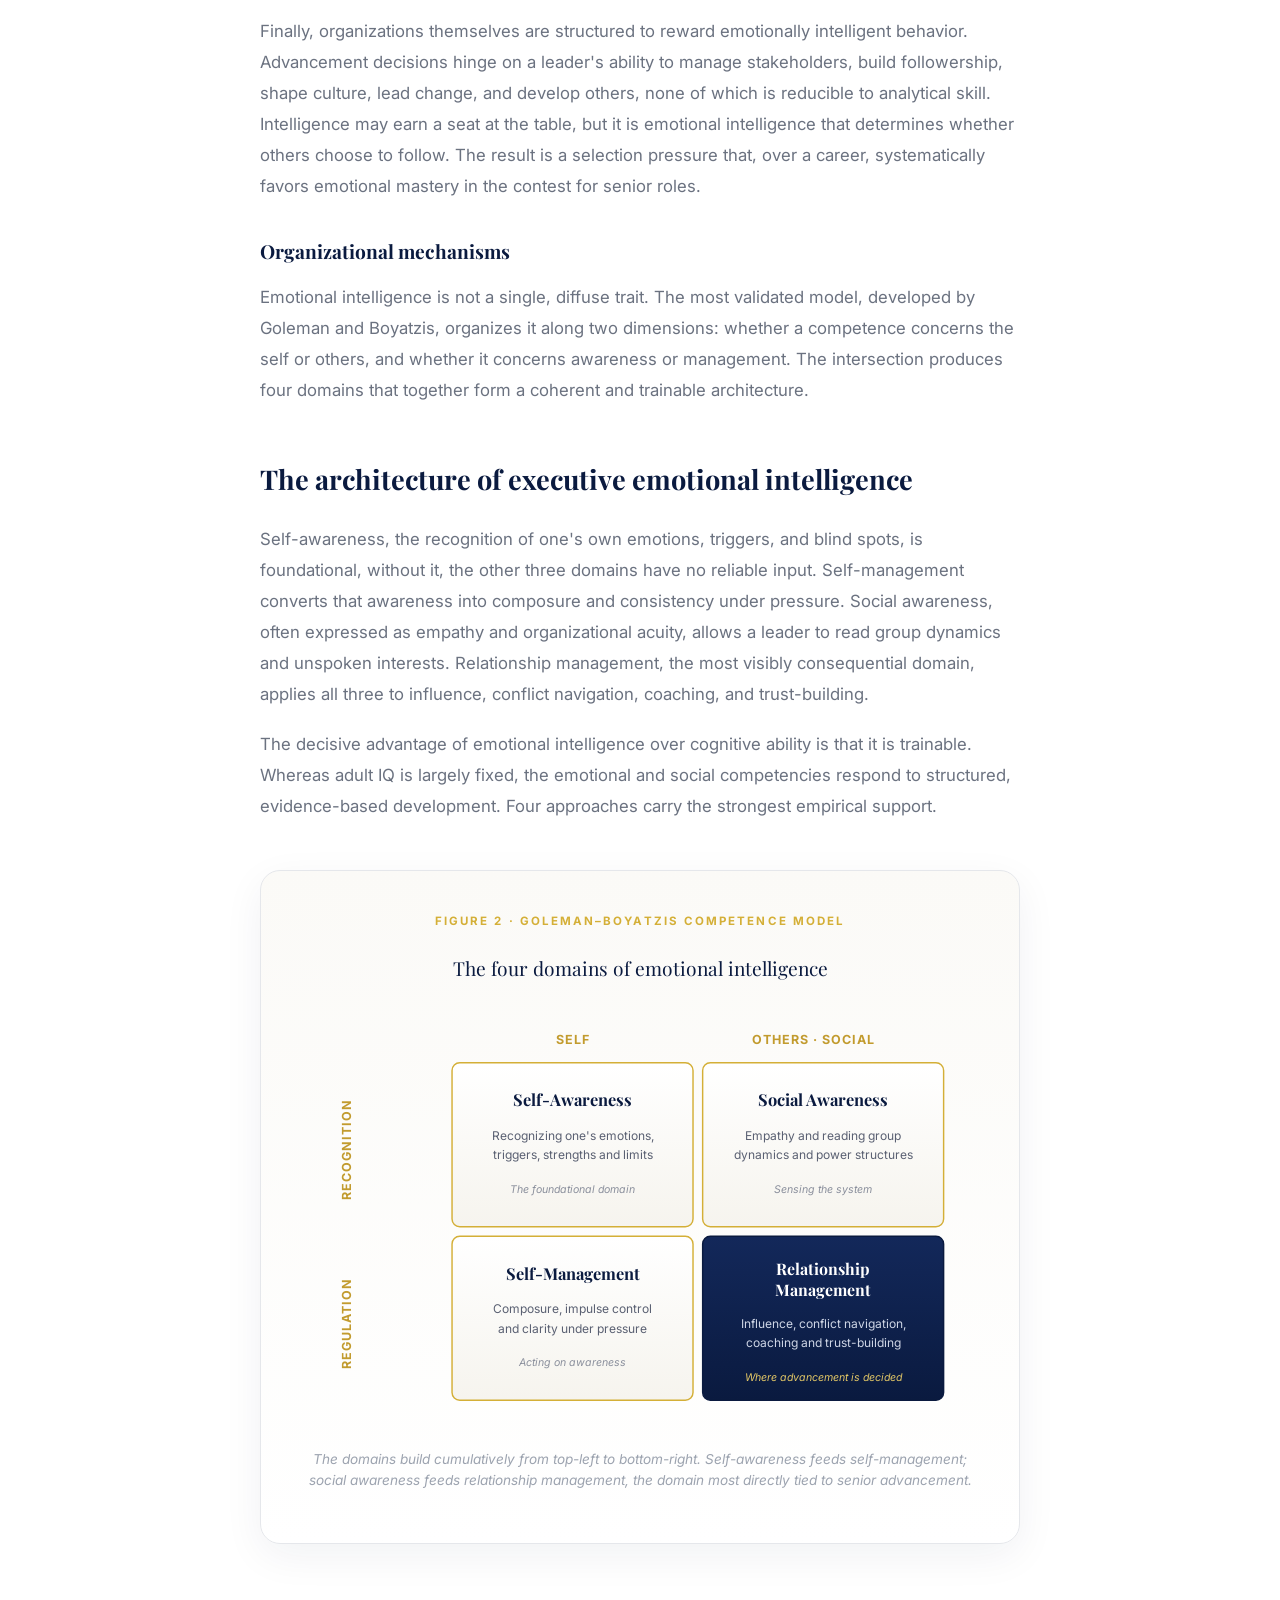
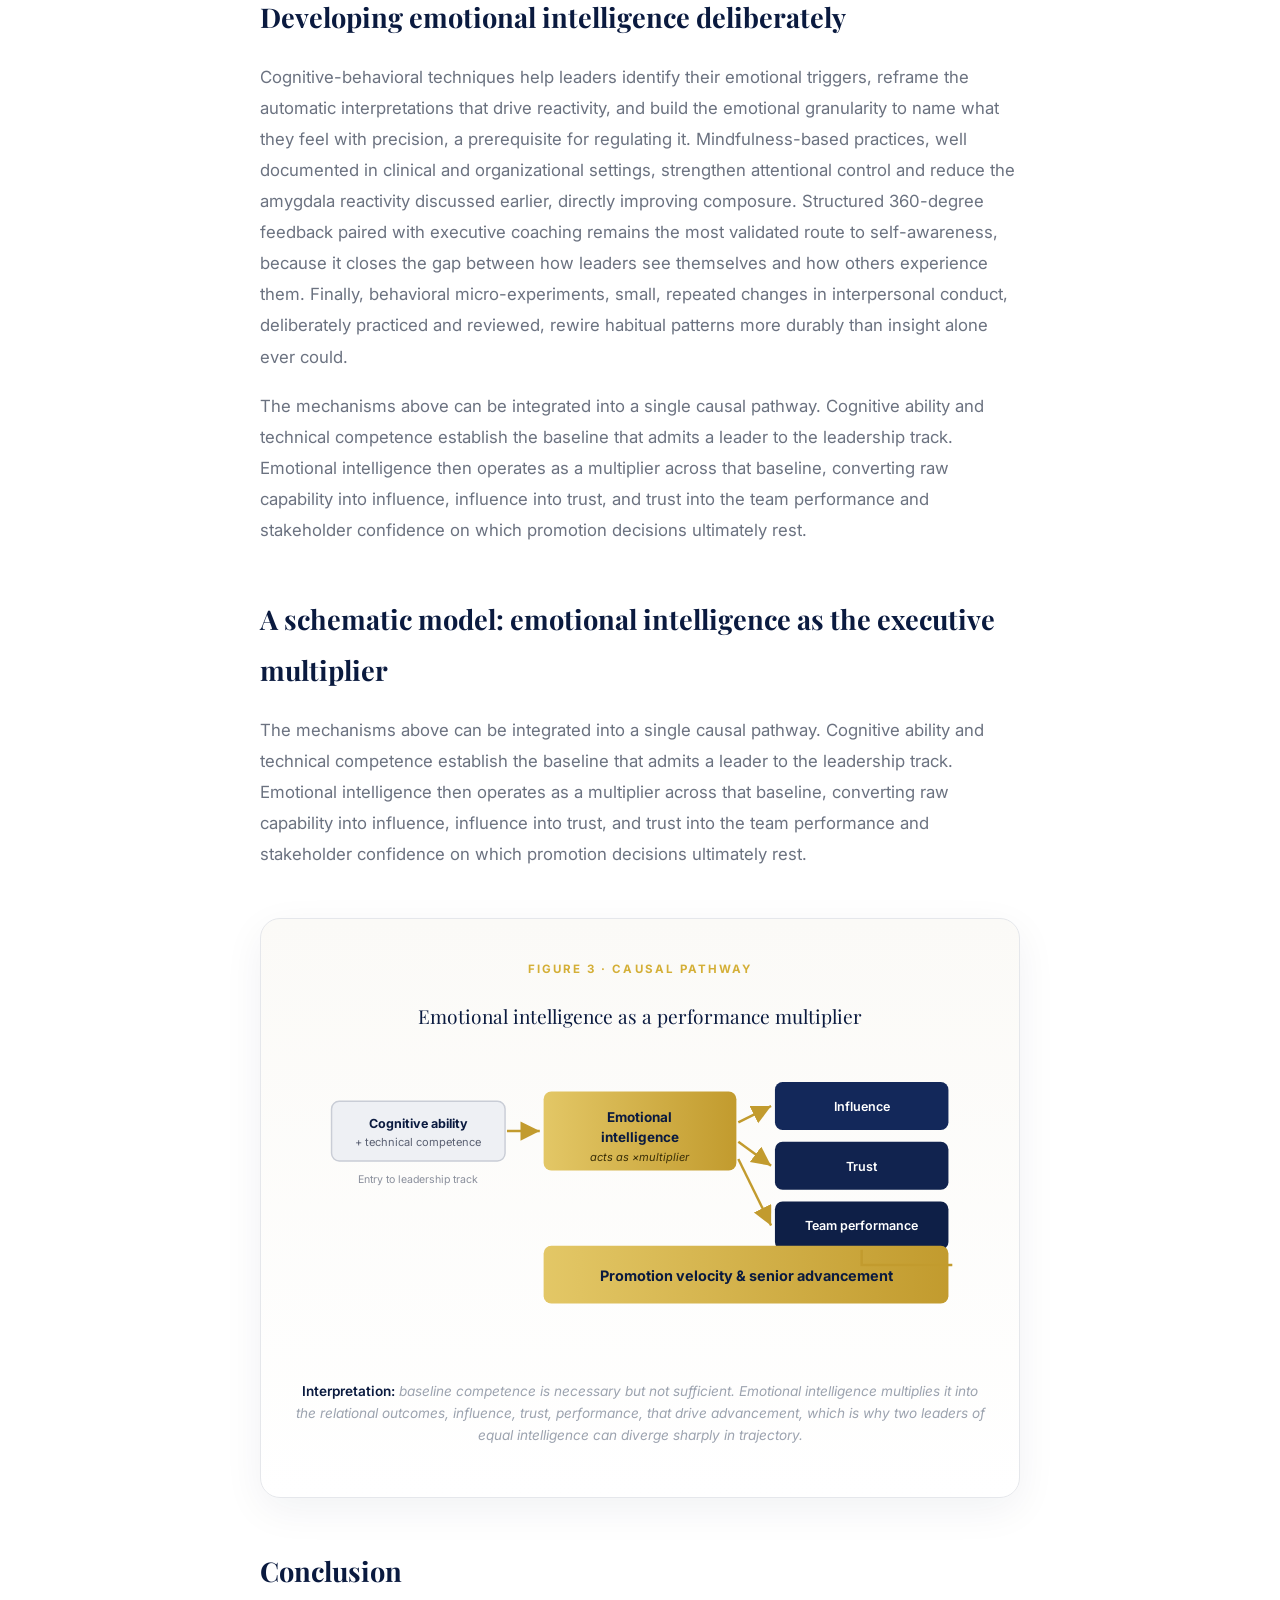
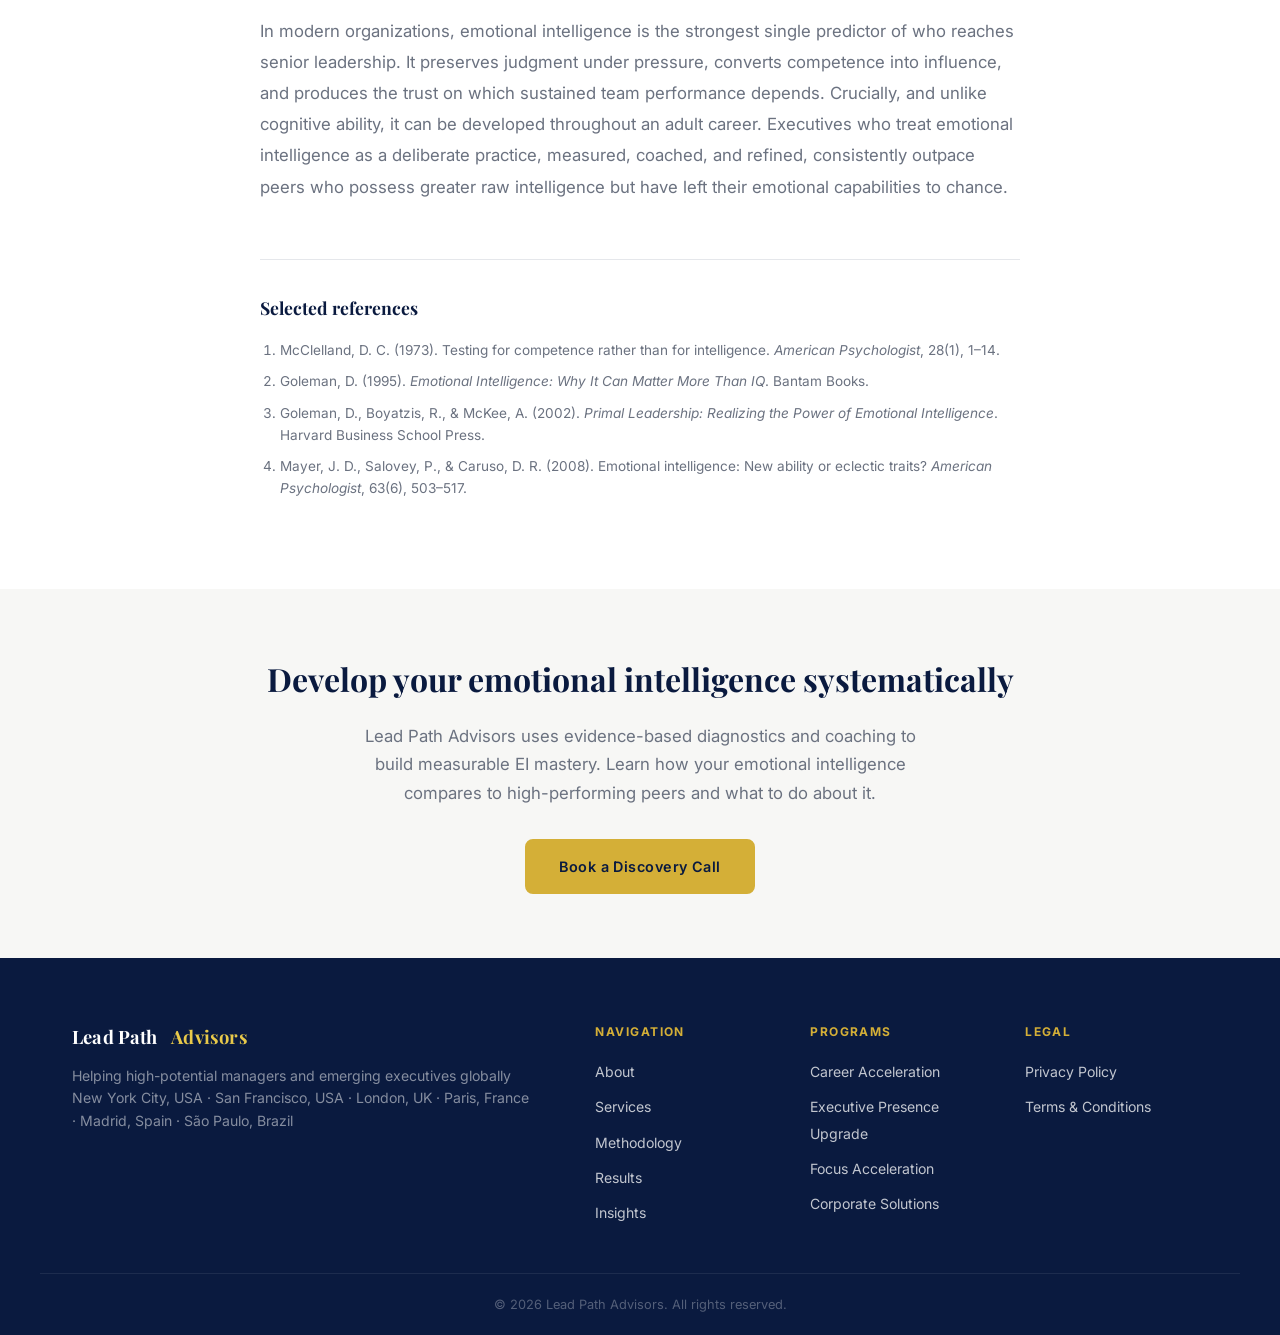
==== commit 9e2c6223: "Implement major brand and messaging improvements 1. Updated company tagline globally:    - 'Helping " ====
--- a/article1.html
+++ b/article1.html
@@ -466,7 +466,7 @@
     <div class="container footer-inner">
       <div class="footer-brand">
         <a href="index.html" class="logo">Lead Path<span> Advisors</span></a>
-        <p>Helping Managers Globally</p>
+        <p>Helping high-potential managers and emerging executives globally</p>
         <p>New York City, USA · San Francisco, USA · London, UK · Paris, France · Madrid, Spain · São Paulo, Brazil</p>
       </div>
       <div class="footer-links">
